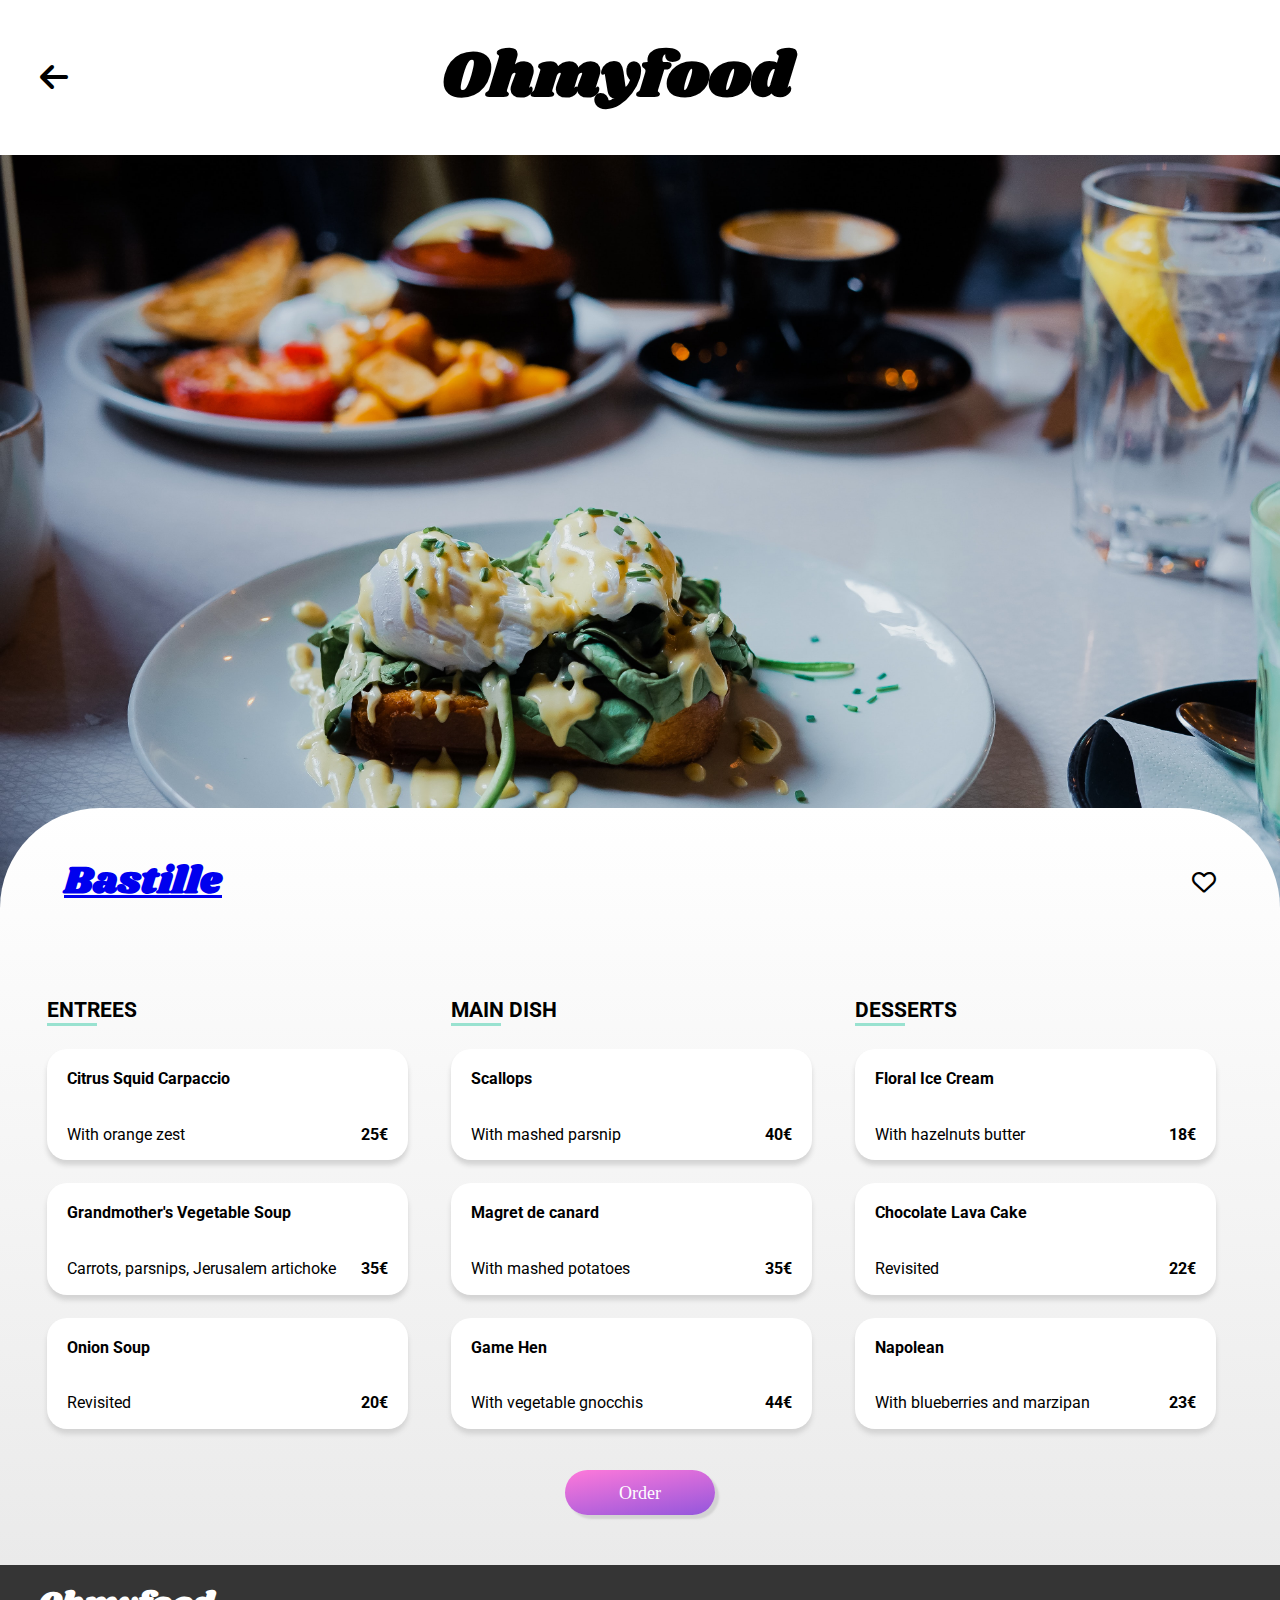
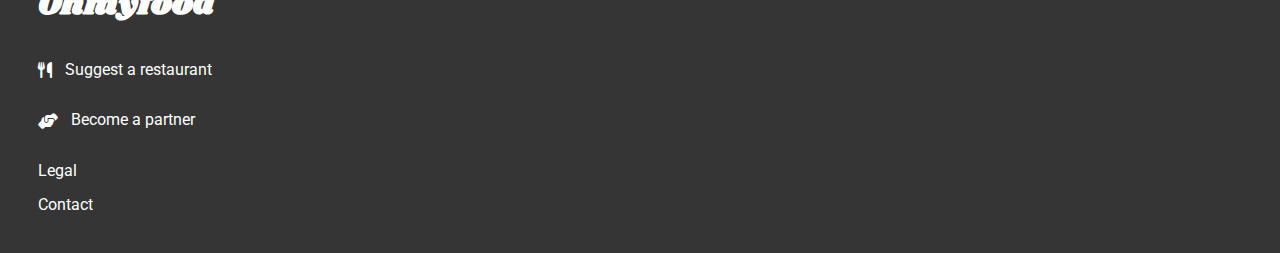
==== restaurants/bastille.html @ 20df5eae "ohmyfood website links and image tags bug corrected version 1.08.00" ====
<!DOCTYPE html>
<html lang="en">

<head>
    <meta charset="UTF-8">
    <meta http-equiv="X-UA-Compatible" content="IE=edge">
    <meta name="viewport" content="width=device-width, initial-scale=1.0">
    <link rel="stylesheet" href="../css/normalize.css">
    <link href="../css/styles.css" rel="stylesheet" type="text/css">
    <link
        href="https://fonts.googleapis.com/css2?family=Roboto:ital,wght@0,300;0,400;0,500;0,600;0,700;0,800;1,300;1,400;1,500;1,600;1,700;1,800&display=swap"
        rel="stylesheet">
    <link rel="preconnect" href="https://fonts.googleapis.com">
    <link rel="preconnect" href="https://fonts.gstatic.com" crossorigin>
    <link
        href="https://fonts.googleapis.com/css2?family=Shrikhand:ital,wght@0,300;0,400;0,500;0,600;0,700;0,800;1,300;1,400;1,500;1,600;1,700;1,800&display=swap"
        rel="stylesheet">
    <link rel="preconnect" href="https://googleapis.com">
    <link rel="preconnect" href="https://fonts.gstatic.com" crossorigin>
    <link href="https://fonts.googleapis.com/css?family=Roboto" rel="stylesheet">
    <link rel="stylesheet" href="https://cdnjs.cloudflare.com/ajax/libs/font-awesome/6.4.0/css/all.min.css"
        crossorigin="anonymous">
    <title>The full Palette</title>
</head>

<body>
    <!--html for restaurant wesite header-->
    <header>
        <div id="header-restaurants">
            <h1>
                <a class="header-restaurants__link" href="../index.html">
                    <i class="fas fa-arrow-left"></i>
                    <h1 class="header-restaurants__link_logo">Ohmyfood</h1>
                </a>
            </h1>
        </div>
    </header>
    <!--html for restaurant-main-section-->

    <main id="restaurant-main-section">
        <!--restaurantm ain section image-->
        <img class="restaurant-main-section__img" src="../assests/restaurants/toa-heftiba-DQKerTsQwi0-unsplash.jpg"
            alt="Bastille">
        <!--restaurant main section title-->
        <div class="restaurant-main-section__box__important">
            <div class="restaurant-main-section__box__title">
                <div class="restaurant__name_heart">
                    <a class="restaurant__name" href="../restaurants/the-full-palette.html">
                        <h1>Bastille</h1>
                    </a>
                    <i class="far fa-heart"></i>
                </div>
                <!-- restaurant food section -->
                <section class="restaurant--food--section">
                    <!-- restauramt entrees section -->
                    <article class="restaurant--courses--section">
                        <div class="restaurant--dish">
                            <h3>ENTREES</h3>
                            <div class="underline--h3"></div>
                        </div>
                        <div class="dish__menu__card">
                            <div class="order__details">
                                <h4 class="restaurant__menu__dish">Citrus Squid Carpaccio</h4>
                                <div class="restaurant__menu__ingridents">
                                    <p>With orange zest</p>
                                    <p class="dish__price">25€</p>
                                </div>
                            </div>
                            <div class="card__check"><i class="fas fa-check-circle"></i></div>
                        </div>
                        <div class="dish__menu__card">
                            <div class="order__details">
                                <h4 class="restaurant__menu__dish">Grandmother's Vegetable Soup</h4>
                                <div class="restaurant__menu__ingridents">
                                    <p>Carrots, parsnips, Jerusalem artichoke</p>
                                    <p class="dish__price">35€</p>
                                </div>
                            </div>
                            <div class="card__check"><i class="fas fa-check-circle"></i></div>
                        </div>
                        <div class="dish__menu__card">
                            <div class="order__details">
                                <h4 class="restaurant__menu__dish">Onion Soup</h4>
                                <div class="restaurant__menu__ingridents">
                                    <p>Revisited</p>
                                    <p class="dish__price">20€</p>
                                </div>
                            </div>
                            <div class="card__check"><i class="fas fa-check-circle"></i></div>
                        </div>
                    </article>
                    <!-- restauramt main dish section -->
                    <article class="restaurant--courses--section">
                        <div class="restaurant--dish">
                            <h3>MAIN DISH</h3>
                            <div class="underline--h3"></div>
                        </div>
                        <div class="dish__menu__card">
                            <div class="order__details">
                                <h4 class="restaurant__menu__dish">Scallops</h4>
                                <div class="restaurant__menu__ingridents">
                                    <p>With mashed parsnip</p>
                                    <p class="dish__price">40€</p>
                                </div>
                            </div>
                            <div class="card__check"><i class="fas fa-check-circle"></i></div>
                        </div>
                        <div class="dish__menu__card">
                            <div class="order__details">
                                <h4 class="restaurant__menu__dish">Magret de canard</h4>
                                <div class="restaurant__menu__ingridents">
                                    <p>With mashed potatoes</p>
                                    <p class="dish__price">35€</p>
                                </div>
                            </div>
                            <div class="card__check"><i class="fas fa-check-circle"></i></div>
                        </div>
                        <div class="dish__menu__card">
                            <div class="order__details">
                                <h4 class="restaurant__menu__dish">Game Hen</h4>
                                <div class="restaurant__menu__ingridents">
                                    <p>With vegetable gnocchis</p>
                                    <p class="dish__price">44€</p>
                                </div>
                            </div>
                            <div class="card__check"><i class="fas fa-check-circle"></i></div>
                        </div>
                    </article>
                    <!-- restauramt desserts section -->
                    <article class="restaurant--courses--section">
                        <div class="restaurant--dish">
                            <h3>DESSERTS</h3>
                            <div class="underline--h3"></div>
                        </div>
                        <div class="dish__menu__card">
                            <div class="order__details">
                                <h4 class="restaurant__menu__dish">Floral Ice Cream</h4>
                                <div class="restaurant__menu__ingridents">
                                    <p>With hazelnuts butter</p>
                                    <p class="dish__price">18€</p>
                                </div>
                            </div>
                            <div class="card__check"><i class="fas fa-check-circle"></i></div>
                        </div>
                        <div class="dish__menu__card">
                            <div class="order__details">
                                <h4 class="restaurant__menu__dish">Chocolate Lava Cake</h4>
                                <div class="restaurant__menu__ingridents">
                                    <p>Revisited</p>
                                    <p class="dish__price">22€</p>
                                </div>
                            </div>
                            <div class="card__check"><i class="fas fa-check-circle"></i></div>
                        </div>
                        <div class="dish__menu__card">
                            <div class="order__details">
                                <h4 class="restaurant__menu__dish">Napolean</h4>
                                <div class="restaurant__menu__ingridents">
                                    <p>With blueberries and marzipan</p>
                                    <p class="dish__price">23€</p>
                                </div>
                            </div>
                            <div class="card__check"><i class="fas fa-check-circle"></i></div>
                        </div>
                    </article>
                </section>
                <div class="order__btn__section">
                    <button class="explore-btn">
                        Order
                    </button>
                </div>
            </div>
        </div>
    </main>

    <!--footer of the ohmyfood website-->
    <footer id="footer__ohmyfood">
        <h1 class="footer-logo">Ohmyfood</h1>
        <div class="footer-info">
            <i class="fa-solid fa-utensils"></i>
            <p>Suggest a restaurant</p>
        </div>
        <div class="footer-info">
            <i class="fa-solid fa-handshake-angle"></i>
            <p>Become a partner</p>
        </div>
        <p class="footer_legal">Legal</p>
        <a class="contact_address" href="../restaurants/contact.html">Contact</a>
    </footer>

</body>

</html>
---- css/styles.css ----
/* main with location, presentation,steps and restaurants section */
/* styling for computer screen which has screen resolution minimun 998px*/
@media only screen and (min-width: 998px) {
  body {
    overflow-x: hidden;
    width: 100%;
    /* styling for ohmyfood website main page logo for mobile version */
  }
  body #header-index h1 {
    text-align: center;
    padding: 1% 0;
  }
  body #header-index h1 .site-logo {
    width: 50vw;
  }
  body #main-section {
    display: flex;
    flex-direction: column;
    flex-wrap: wrap;
    width: 100%;
    /* location of ohmyfood */
    /* styling for description of ohmyfood main page for mobile version */
    /* styling for how this website works*/
    /* styling for section for restaurants*/
  }
  body #main-section #website-location {
    display: flex;
    width: 100%;
    background-color: #eaeaea;
    height: 70px;
    justify-content: center;
    align-items: center;
    font-family: Roboto;
    box-sizing: border-box;
    box-shadow: 0px -5px 5px #D3D3D3;
    gap: 2%;
    font-weight: bold;
  }
  body #main-section #description-website {
    display: flex;
    flex-direction: column;
    width: 100%;
    background: linear-gradient(white, #eaeaea);
    font-family: Roboto;
    justify-content: center;
    align-items: center;
    padding-bottom: 4%;
    /* styling for quality of website for computer version */
  }
  body #main-section #description-website .description {
    font-size: 2.5em;
    align-items: center;
    text-align: center;
  }
  body #main-section #description-website .quality-of-website {
    align-items: center;
    text-align: center;
    font-size: 1.5rem;
  }
  body #main-section #description-website .explore-btn {
    display: flex;
    justify-content: center;
    text-align: center;
    align-items: center;
    height: 45px;
    color: white;
    border-radius: 50px;
    box-shadow: 4px 4px 2px #D3D3D3;
    max-width: 250px;
    cursor: pointer;
    transition: 250ms;
    background: linear-gradient(170deg, #ff79da, #9356dc);
    border: none;
    font-size: large;
    padding: 15px;
  }
  body #main-section #website-methodology {
    display: flex;
    flex-direction: column;
    flex-wrap: wrap;
    font-family: Roboto;
    width: 100% !important;
    padding: 20px 2% !important;
  }
  body #main-section #website-methodology .selection {
    display: flex;
    width: 100% !important;
    flex-direction: row;
    flex-wrap: nowrap;
    white-space: nowrap;
    gap: 10px;
    padding-left: 2%;
    cursor: pointer;
    transition: 250ms;
  }
  body #main-section #website-methodology .selection .selection-box {
    display: flex;
    flex-direction: row;
    align-items: center;
    white-space: nowrap;
    text-align: center;
    box-sizing: border-box;
    background: #f6f6f6;
    width: 30% !important;
    margin: 5px;
    border-radius: 50px !important;
    padding: 30px !important;
    height: 30px !important;
    font-size: 16px;
  }
  body #main-section #website-methodology .selection .selection-box .selection-box__number {
    box-sizing: border-box;
    border-radius: 50%;
    background: #9356dc;
    width: 30px !important;
    height: 30px !important;
    display: flex;
    justify-content: center;
    align-items: center;
    margin-left: -40px;
  }
  body #main-section #website-methodology .selection .selection-box .selection-box__detail {
    display: flex;
    flex-direction: row;
    justify-content: center;
    align-items: center;
    text-align: center;
    gap: 5% !important;
    margin: 20px;
    font-size: larger;
  }
  body #main-section #section-restaurants {
    display: flex;
    flex-direction: column;
    flex-wrap: wrap;
    background-color: #f6f6f6;
    font-family: Roboto;
    width: 100% !important;
  }
  body #main-section #section-restaurants .section-restaurants__title {
    padding-left: 2%;
  }
  body #main-section #section-restaurants .section-restaurants--cards {
    display: flex;
    flex-wrap: wrap;
    width: 100%;
    padding-left: 2%;
  }
  body #main-section #section-restaurants .section-restaurants--cards .section-restaurants__card {
    box-shadow: 0px 5px 5px #D3D3D3;
    margin: 1rem;
    border-radius: 20px !important;
    background-color: white;
    max-width: 45% !important;
    height: -moz-fit-content !important;
    height: fit-content !important;
    overflow: hidden;
    margin-bottom: 20px !important;
    flex: 100% !important;
  }
  body #main-section #section-restaurants .section-restaurants--cards .section-restaurants__card .section-restaurants__link {
    text-decoration: none;
    color: black;
  }
  body #main-section #section-restaurants .section-restaurants--cards .section-restaurants__card .section-restaurants__link .section-restaurants__new-and__img {
    position: relative;
    width: 90vw !important;
    max-width: 100%;
  }
  body #main-section #section-restaurants .section-restaurants--cards .section-restaurants__card .section-restaurants__link .section-restaurants__new-and__img .section-restaurants__new {
    background-color: #99e2d0;
    color: #1a8a68;
    display: block;
    text-align: center;
    position: absolute;
    width: 80px !important;
    height: 2em !important;
    line-height: 0.1em;
    font-weight: bold;
    right: 2em !important;
    top: 1em !important;
    white-space: nowrap;
    z-index: 1;
    font-weight: bold;
  }
  body #main-section #section-restaurants .section-restaurants--cards .section-restaurants__card .section-restaurants__link .section-restaurants__new-and__img .section-restaurants__card__img {
    width: 100% !important;
    height: 300px;
    -o-object-fit: cover;
       object-fit: cover;
    border-top-left-radius: 20px;
    border-top-right-radius: 20px;
  }
  body #main-section #section-restaurants .section-restaurants--cards .section-restaurants__card .section-restaurants__details {
    display: flex;
    flex-direction: row;
    justify-content: space-between;
    padding: 0 4%;
  }
  body #main-section #section-restaurants .section-restaurants--cards .section-restaurants__card .section-restaurants__details .section-restaurants__link_details {
    text-decoration: none;
    color: black;
  }
  body #main-section #section-restaurants .section-restaurants--cards .section-restaurants__card .section-restaurants__details .section-restaurants__details__heart {
    font-size: x-large;
    height: 20px !important;
    display: flex;
    margin-top: 20px;
    cursor: pointer;
  }
  body #main-section #section-restaurants .section-restaurants--cards .section-restaurants__card .section-restaurants__details .section-restaurants__details__heart i {
    display: block;
  }
  body #main-section #section-restaurants .section-restaurants--cards .section-restaurants__card .section-restaurants__details .section-restaurants__details__heart i.fas {
    display: none;
  }
  body #main-section #section-restaurants .section-restaurants--cards .section-restaurants__card .section-restaurants__details .section-restaurants__details__heart:hover i.far {
    display: none;
  }
  body #main-section #section-restaurants .section-restaurants--cards .section-restaurants__card .section-restaurants__details .section-restaurants__details__heart:hover i.fas {
    display: block;
    color: #9356dc;
  }
  /* styling for restaurants website page*/
  /* styling for header-restaurants*/
  body {
    overflow-x: hidden;
  }
  body #header-restaurants {
    width: 100% !important;
    padding: 40px;
  }
  body #header-restaurants .header-restaurants__link {
    display: flex;
    align-items: center;
    text-align: center;
    text-decoration: none;
    color: black !important;
  }
  body #header-restaurants .header-restaurants__link .header-restaurants__link_logo {
    font-family: Shrikhand;
    position: absolute;
    left: 40%;
    transform: translate(-20%, 0%);
  }
  body #restaurant-main-section {
    display: flex;
    flex-direction: column;
    flex-wrap: wrap;
    width: 100%;
  }
  body #restaurant-main-section .restaurant-main-section__img {
    -o-object-fit: cover;
       object-fit: cover;
    width: 100%;
    height: 40%;
  }
  body #restaurant-main-section .restaurant-main-section__box__important {
    display: flex;
    flex-direction: column;
    flex-wrap: wrap;
    width: 100%;
  }
  body #restaurant-main-section .restaurant-main-section__box__important .restaurant-main-section__box__title {
    flex-wrap: wrap;
    width: 100%;
    justify-content: space-between;
    box-sizing: border-box;
    border-top-left-radius: 100px;
    border-top-right-radius: 100px;
    background: linear-gradient(white, #eaeaea);
    margin-top: -200px;
    /* stlying for order btn for computer version*/
  }
  body #restaurant-main-section .restaurant-main-section__box__important .restaurant-main-section__box__title .restaurant__name_heart {
    display: flex;
    align-items: center;
    text-align: center;
    justify-content: space-between;
    padding: 2% 5%;
    font-family: Shrikhand;
    font-size: larger;
  }
  body #restaurant-main-section .restaurant-main-section__box__important .restaurant-main-section__box__title .restaurant__name_heart .far {
    font-size: x-large;
  }
  body #restaurant-main-section .restaurant-main-section__box__important .restaurant-main-section__box__title .restaurant--food--section {
    display: flex;
    flex-direction: row;
    width: 100%;
    font-family: Roboto;
    flex-wrap: wrap;
    padding-left: 2%;
    padding-bottom: 20px;
  }
  body #restaurant-main-section .restaurant-main-section__box__important .restaurant-main-section__box__title .restaurant--food--section .restaurant--courses--section {
    display: flex;
    flex-direction: column;
    width: 30%;
    margin: 10px;
  }
  body #restaurant-main-section .restaurant-main-section__box__important .restaurant-main-section__box__title .restaurant--food--section .restaurant--courses--section .restaurant--dish {
    margin: 3%;
    font-size: large;
  }
  body #restaurant-main-section .restaurant-main-section__box__important .restaurant-main-section__box__title .restaurant--food--section .restaurant--courses--section .restaurant--dish .underline--h3 {
    width: 50px;
    height: 3px;
    background-color: #99e2d0;
    margin-top: -20px;
    padding: 0;
    margin-left: 0;
  }
  body #restaurant-main-section .restaurant-main-section__box__important .restaurant-main-section__box__title .restaurant--food--section .restaurant--courses--section .dish__menu__card {
    white-space: nowrap;
    display: flex;
    flex-direction: row;
    box-sizing: border-box;
    border-radius: 20px;
    box-shadow: 0px 5px 5px #D3D3D3;
    background: white;
    height: auto;
    margin: 3%;
    cursor: pointer;
    text-overflow: ellipsis;
    overflow: hidden;
    animation-name: slideFromTop;
    animation-duration: 2.5s;
    animation-fill-mode: backwards;
  }
  body #restaurant-main-section .restaurant-main-section__box__important .restaurant-main-section__box__title .restaurant--food--section .restaurant--courses--section .dish__menu__card:hover .card__check {
    background-color: #99e2d0;
  }
  body #restaurant-main-section .restaurant-main-section__box__important .restaurant-main-section__box__title .restaurant--food--section .restaurant--courses--section .dish__menu__card:hover .order__details .dish__price {
    transform: translateX(-200%);
  }
  body #restaurant-main-section .restaurant-main-section__box__important .restaurant-main-section__box__title .restaurant--food--section .restaurant--courses--section .dish__menu__card:hover .card__check .fas.fa-check-circle {
    animation: rotateIcon 0.2s linear 1;
  }
  body #restaurant-main-section .restaurant-main-section__box__important .restaurant-main-section__box__title .restaurant--food--section .restaurant--courses--section .dish__menu__card .order__details {
    display: flex;
    flex-direction: column;
    padding: 0 4%;
    width: 100%;
  }
  body #restaurant-main-section .restaurant-main-section__box__important .restaurant-main-section__box__title .restaurant--food--section .restaurant--courses--section .dish__menu__card .order__details .restaurant__menu__dish {
    padding: 0 2%;
  }
  body #restaurant-main-section .restaurant-main-section__box__important .restaurant-main-section__box__title .restaurant--food--section .restaurant--courses--section .dish__menu__card .order__details .restaurant__menu__ingridents {
    display: flex;
    flex-direction: row;
    align-items: center;
    justify-content: space-between;
    padding: 0 2%;
  }
  body #restaurant-main-section .restaurant-main-section__box__important .restaurant-main-section__box__title .restaurant--food--section .restaurant--courses--section .dish__menu__card .order__details .dish__price {
    margin-right: -70px;
    transition: transform 200ms;
    font-weight: bold;
  }
  body #restaurant-main-section .restaurant-main-section__box__important .restaurant-main-section__box__title .restaurant--food--section .restaurant--courses--section .dish__menu__card .card__check {
    display: flex;
    align-items: center;
    justify-content: center;
    background-color: transparent;
    transition: background-color 200ms;
    font-size: x-large;
  }
  body #restaurant-main-section .restaurant-main-section__box__important .restaurant-main-section__box__title .restaurant--food--section .restaurant--courses--section .dish__menu__card .card__check .fas.fa-check-circle {
    color: white;
    width: 70px;
    text-align: center;
    align-items: center;
  }
  body #restaurant-main-section .restaurant-main-section__box__important .restaurant-main-section__box__title .order__btn__section {
    display: flex;
    justify-content: center;
    text-align: center;
    align-items: center;
    width: 100%;
    align-items: center;
    padding-bottom: 50px;
  }
  body #restaurant-main-section .restaurant-main-section__box__important .restaurant-main-section__box__title .order__btn__section .explore-btn {
    display: flex;
    justify-content: center;
    text-align: center;
    align-items: center;
    height: 45px;
    color: white;
    border-radius: 50px;
    box-shadow: 4px 4px 2px #D3D3D3;
    width: 150px;
    max-width: 500px;
    cursor: pointer;
    transition: 250ms;
    background: linear-gradient(170deg, #ff79da, #9356dc);
    border: none;
    font-size: large;
    padding: 15px;
  }
  /*styling footer for ohmyfood website*/
  #footer__ohmyfood {
    display: flex;
    flex-direction: column;
    font-family: Roboto;
    width: 100%;
    color: white;
    background-color: #353535;
    padding-bottom: 3%;
  }
  #footer__ohmyfood .footer-logo {
    font-family: Shrikhand;
    font-size: xx-large;
    padding-left: 3%;
  }
  #footer__ohmyfood .footer-info {
    display: flex;
    flex-direction: row;
    align-items: center;
    text-align: center;
    gap: 1%;
    padding-left: 3%;
  }
  #footer__ohmyfood .contact_address {
    text-decoration: none;
    color: white;
    padding-left: 3%;
  }
  #footer__ohmyfood .footer_legal {
    padding-left: 3%;
  }
}
@keyframes slideFromTop {
  0% {
    transform: translateY(10%);
    opacity: 0;
  }
  100% {
    transform: translateY(0);
    opacity: 1;
  }
}
@keyframes rotateIcon {
  0% {
    transform: rotate(-45deg);
  }
  100% {
    transform: rotate(0deg);
  }
}
/* styling for tablet screen which has screen resolution minimun 768px and maximum 998px */
/* styling for mobile screen which has screen resolution maximum 768px */
/* styling for homyfood main page */
@media only screen and (max-width: 768px) {
  body {
    overflow-x: hidden;
    width: 100%;
    /* styling for ohmyfood website main page logo for mobile version */
  }
  body #header-index h1 {
    text-align: center;
  }
  body #header-index h1 .site-logo {
    width: 60vw;
  }
  body #main-section {
    display: flex;
    flex-direction: column;
    flex-wrap: wrap;
    width: 100%;
    /* location of ohmyfood */
    /* styling for description of ohmyfood main page for mobile version */
    /* styling for how this website works */
  }
  body #main-section #website-location {
    display: flex;
    width: 100%;
    background-color: #eaeaea;
    height: 70px;
    justify-content: center;
    align-items: center;
    font-family: Roboto;
    box-sizing: border-box;
    box-shadow: 0px -5px 5px #D3D3D3;
    gap: 2%;
    font-weight: bold;
  }
  body #main-section #description-website {
    display: flex;
    flex-direction: column;
    width: 100%;
    background: linear-gradient(white, #eaeaea);
    font-family: Roboto;
    justify-content: center;
    align-items: center;
    padding-bottom: 4%;
    /* styling for quality of website for mobile version */
  }
  body #main-section #description-website .description {
    font-size: 5vw;
    align-items: center;
    text-align: center;
  }
  body #main-section #description-website .quality-of-website {
    align-items: center;
    width: 70%;
    text-align: center;
    font-size: 4vw;
  }
  body #main-section #description-website .explore-btn {
    display: flex;
    justify-content: center;
    text-align: center;
    align-items: center;
    height: 45px;
    color: white;
    border-radius: 50px;
    box-shadow: 4px 4px 2px #D3D3D3;
    max-width: 250px;
    cursor: pointer;
    transition: 250ms;
    background: linear-gradient(170deg, #ff79da, #9356dc);
    border: none;
    font-size: large;
    padding: 15px;
  }
  body #main-section #website-methodology {
    display: flex;
    flex-direction: column;
    flex-wrap: wrap;
    font-family: Roboto;
    width: 100%;
    padding-bottom: 5%;
  }
  body #main-section #website-methodology .methodology-title {
    padding-left: 3%;
  }
  body #main-section #website-methodology .selection {
    display: flex;
    width: 100% !important;
    flex-direction: column;
    flex-wrap: nowrap;
    white-space: nowrap;
    gap: 3vw;
    transition: 250ms;
  }
  body #main-section #website-methodology .selection .selection-box {
    display: flex;
    width: 100%;
    flex-direction: row;
    align-items: center;
    white-space: nowrap;
    text-align: center;
    box-sizing: border-box;
    background: #f6f6f6;
    width: -moz-fit-content !important;
    width: fit-content !important;
    margin: 0 5%;
    border-radius: 50px !important;
    padding: 0 30px !important;
    font-size: vw;
    cursor: pointer;
  }
  body #main-section #website-methodology .selection .selection-box .selection-box__number {
    box-sizing: border-box;
    border-radius: 50%;
    background: #9356dc;
    width: 7vw !important;
    height: 7vw !important;
    display: flex;
    justify-content: center;
    align-items: center;
    margin-left: -40px;
  }
  body #main-section #website-methodology .selection .selection-box .selection-box__detail {
    display: flex;
    flex-direction: row;
    justify-content: center;
    align-items: center;
    text-align: center;
    gap: 5px;
    font-size: 4vw;
    padding-left: 3vw;
  }
  /* styling for section for restaurants*/
  #section-restaurants {
    display: flex;
    flex-direction: column;
    flex-wrap: wrap;
    background-color: #f6f6f6;
    font-family: Roboto;
    width: 100% !important;
  }
  #section-restaurants .section-restaurants__title {
    padding-left: 5vw;
  }
  #section-restaurants .section-restaurants--cards {
    display: flex;
    flex-direction: column;
    flex-wrap: wrap;
    width: 100%;
    height: 100%;
  }
  #section-restaurants .section-restaurants--cards .section-restaurants__card {
    box-shadow: 0px 5px 5px #D3D3D3;
    margin: 1rem;
    border-radius: 20px !important;
    background-color: white;
    max-width: 95% !important;
    height: 50% !important;
    overflow: hidden;
    margin-bottom: 20px !important;
    flex: 100% !important;
  }
  #section-restaurants .section-restaurants--cards .section-restaurants__card .section-restaurants__link {
    text-decoration: none;
    color: black;
  }
  #section-restaurants .section-restaurants--cards .section-restaurants__card .section-restaurants__link .section-restaurants__new-and__img {
    position: relative;
    width: 100% !important;
    max-height: 40%;
    max-width: 100%;
  }
  #section-restaurants .section-restaurants--cards .section-restaurants__card .section-restaurants__link .section-restaurants__new-and__img .section-restaurants__new {
    background-color: #99e2d0;
    color: #1a8a68;
    display: block;
    text-align: center;
    position: absolute;
    width: 80px !important;
    height: 2em !important;
    line-height: 0.1em;
    font-weight: bold;
    right: 2em !important;
    top: 1em !important;
    white-space: nowrap;
    z-index: 1;
    font-weight: bold;
  }
  #section-restaurants .section-restaurants--cards .section-restaurants__card .section-restaurants__link .section-restaurants__new-and__img .section-restaurants__card__img {
    width: 100% !important;
    height: 200px;
    -o-object-fit: cover;
       object-fit: cover;
    border-top-left-radius: 20px;
    border-top-right-radius: 20px;
  }
  #section-restaurants .section-restaurants--cards .section-restaurants__card .section-restaurants__details {
    display: flex;
    flex-direction: row;
    justify-content: space-between;
    padding: 0 4%;
  }
  #section-restaurants .section-restaurants--cards .section-restaurants__card .section-restaurants__details .section-restaurants__link_details {
    text-decoration: none;
    color: black;
  }
  #section-restaurants .section-restaurants--cards .section-restaurants__card .section-restaurants__details .section-restaurants__details__heart {
    font-size: x-large;
    height: 20px !important;
    display: flex;
    margin-top: 20px;
    cursor: pointer;
  }
  #section-restaurants .section-restaurants--cards .section-restaurants__card .section-restaurants__details .section-restaurants__details__heart i {
    display: block;
  }
  #section-restaurants .section-restaurants--cards .section-restaurants__card .section-restaurants__details .section-restaurants__details__heart i.fas {
    display: none;
  }
  #section-restaurants .section-restaurants--cards .section-restaurants__card .section-restaurants__details .section-restaurants__details__heart:hover i.far {
    display: none;
  }
  #section-restaurants .section-restaurants--cards .section-restaurants__card .section-restaurants__details .section-restaurants__details__heart:hover i.fas {
    display: block;
    color: #9356dc;
  }
  /*styling footer for ohmyfood website*/
  #footer__ohmyfood {
    display: flex;
    flex-direction: column;
    font-family: Roboto;
    width: 100%;
    color: white;
    background-color: #353535;
    padding-bottom: 3%;
  }
  #footer__ohmyfood .footer-logo {
    font-family: Shrikhand;
    font-size: xx-large;
    padding-left: 3%;
  }
  #footer__ohmyfood .footer-info {
    display: flex;
    flex-direction: row;
    align-items: center;
    text-align: center;
    gap: 1%;
    padding-left: 3%;
  }
  #footer__ohmyfood .contact_address {
    text-decoration: none;
    color: white;
    padding-left: 3%;
  }
  #footer__ohmyfood .footer_legal {
    padding-left: 3%;
  }
  /* styling for restaurants web page for mobile version */
  body {
    overflow-x: hidden;
  }
  body #header-restaurants {
    width: 100% !important;
    padding: 40px;
    margin-bottom: -20px;
  }
  body #header-restaurants .header-restaurants__link {
    display: flex;
    align-items: center;
    text-align: center;
    text-decoration: none;
    color: black !important;
  }
  body #header-restaurants .header-restaurants__link .header-restaurants__link_logo {
    font-family: Shrikhand;
    font-size: 10vw;
    height: auto !important;
    position: absolute;
    left: 35%;
    transform: translate(-15%, 0%);
  }
  body #restaurant-main-section {
    display: flex;
    flex-direction: column;
    flex-wrap: wrap;
    width: 100%;
  }
  body #restaurant-main-section .restaurant-main-section__img {
    -o-object-fit: cover;
       object-fit: cover;
    width: 100%;
    height: 40%;
  }
  body #restaurant-main-section .restaurant-main-section__box__important {
    display: flex;
    flex-direction: column;
    flex-wrap: wrap;
    width: 100%;
  }
  body #restaurant-main-section .restaurant-main-section__box__important .restaurant-main-section__box__title {
    flex-wrap: wrap;
    width: 100%;
    justify-content: space-between;
    box-sizing: border-box;
    border-top-left-radius: 15vw;
    border-top-right-radius: 15vw;
    background: linear-gradient(white, #eaeaea);
    margin-top: -12%;
  }
  body #restaurant-main-section .restaurant-main-section__box__important .restaurant-main-section__box__title .restaurant__name_heart {
    display: flex;
    align-items: center;
    text-align: center;
    justify-content: space-between;
    padding: 5% 7% 0% 7%;
    font-family: Shrikhand;
    font-size: 3vw;
  }
  body #restaurant-main-section .restaurant-main-section__box__important .restaurant-main-section__box__title .restaurant__name_heart .far {
    font-size: x-large;
  }
  body #restaurant-main-section .restaurant-main-section__box__important .restaurant-main-section__box__title .restaurant--food--section {
    display: flex;
    flex-direction: column;
    width: 100%;
    font-family: Roboto;
    flex-wrap: wrap;
  }
  body #restaurant-main-section .restaurant-main-section__box__important .restaurant-main-section__box__title .restaurant--food--section .restaurant--courses--section {
    width: auto;
    margin: 10px;
  }
  body #restaurant-main-section .restaurant-main-section__box__important .restaurant-main-section__box__title .restaurant--food--section .restaurant--courses--section .restaurant--dish {
    margin: 3%;
    font-size: 4vw;
  }
  body #restaurant-main-section .restaurant-main-section__box__important .restaurant-main-section__box__title .restaurant--food--section .restaurant--courses--section .restaurant--dish .underline--h3 {
    width: 12vw;
    height: 0.7vw;
    background-color: #99e2d0;
    margin-top: -5vw;
    padding: 0;
    margin-left: 0;
  }
  body #restaurant-main-section .restaurant-main-section__box__important .restaurant-main-section__box__title .restaurant--food--section .restaurant--courses--section .dish__menu__card {
    white-space: nowrap;
    display: flex;
    box-sizing: border-box;
    border-radius: 20px;
    box-shadow: 0px 5px 5px #D3D3D3;
    background: white;
    height: auto;
    margin: 2%;
    cursor: pointer;
    text-overflow: ellipsis;
    overflow: hidden;
    animation-name: slideFromTop;
    animation-duration: 2.5s;
    animation-fill-mode: backwards;
  }
  body #restaurant-main-section .restaurant-main-section__box__important .restaurant-main-section__box__title .restaurant--food--section .restaurant--courses--section .dish__menu__card:hover .card__check {
    background-color: #99e2d0;
  }
  body #restaurant-main-section .restaurant-main-section__box__important .restaurant-main-section__box__title .restaurant--food--section .restaurant--courses--section .dish__menu__card:hover .order__details .dish__price {
    transform: translateX(-200%);
  }
  body #restaurant-main-section .restaurant-main-section__box__important .restaurant-main-section__box__title .restaurant--food--section .restaurant--courses--section .dish__menu__card:hover .card__check .fas.fa-check-circle {
    animation: rotateIcon 1s linear 1;
  }
  body #restaurant-main-section .restaurant-main-section__box__important .restaurant-main-section__box__title .restaurant--food--section .restaurant--courses--section .dish__menu__card .order__details {
    display: flex;
    flex-direction: column;
    padding: 0 2%;
    width: 100%;
    font-size: 3.5vw;
  }
  body #restaurant-main-section .restaurant-main-section__box__important .restaurant-main-section__box__title .restaurant--food--section .restaurant--courses--section .dish__menu__card .order__details .restaurant__menu__dish {
    padding: 0 1%;
  }
  body #restaurant-main-section .restaurant-main-section__box__important .restaurant-main-section__box__title .restaurant--food--section .restaurant--courses--section .dish__menu__card .order__details .restaurant__menu__ingridents {
    display: flex;
    flex-direction: row;
    flex-wrap: wrap;
    white-space: nowrap;
    align-items: center;
    justify-content: space-between;
    font-size: 3.5vw;
  }
  body #restaurant-main-section .restaurant-main-section__box__important .restaurant-main-section__box__title .restaurant--food--section .restaurant--courses--section .dish__menu__card .order__details .dish__price {
    margin-right: -10%;
    transition: transform 200ms;
    font-weight: bold;
  }
  body #restaurant-main-section .restaurant-main-section__box__important .restaurant-main-section__box__title .restaurant--food--section .restaurant--courses--section .dish__menu__card .card__check {
    display: flex;
    align-items: center;
    justify-content: center;
    background-color: transparent;
    transition: background-color 200ms;
    font-size: x-large;
  }
  body #restaurant-main-section .restaurant-main-section__box__important .restaurant-main-section__box__title .restaurant--food--section .restaurant--courses--section .dish__menu__card .card__check .fas.fa-check-circle {
    color: white;
    width: 70px;
    text-align: center;
    align-items: center;
  }
  body #restaurant-main-section .restaurant-main-section__box__important .restaurant-main-section__box__title .order__btn__section {
    display: flex;
    justify-content: center;
    text-align: center;
    align-items: center;
    width: 100%;
    align-items: center;
    padding-bottom: 50px;
  }
  body #restaurant-main-section .restaurant-main-section__box__important .restaurant-main-section__box__title .order__btn__section .explore-btn {
    display: flex;
    justify-content: center;
    text-align: center;
    align-items: center;
    height: 45px;
    color: white;
    border-radius: 50px;
    box-shadow: 4px 4px 2px #D3D3D3;
    width: 150px;
    max-width: 500px;
    cursor: pointer;
    transition: 250ms;
    background: linear-gradient(170deg, #ff79da, #9356dc);
    border: none;
    font-size: large;
    padding: 15px;
  }
}/*# sourceMappingURL=styles.css.map */
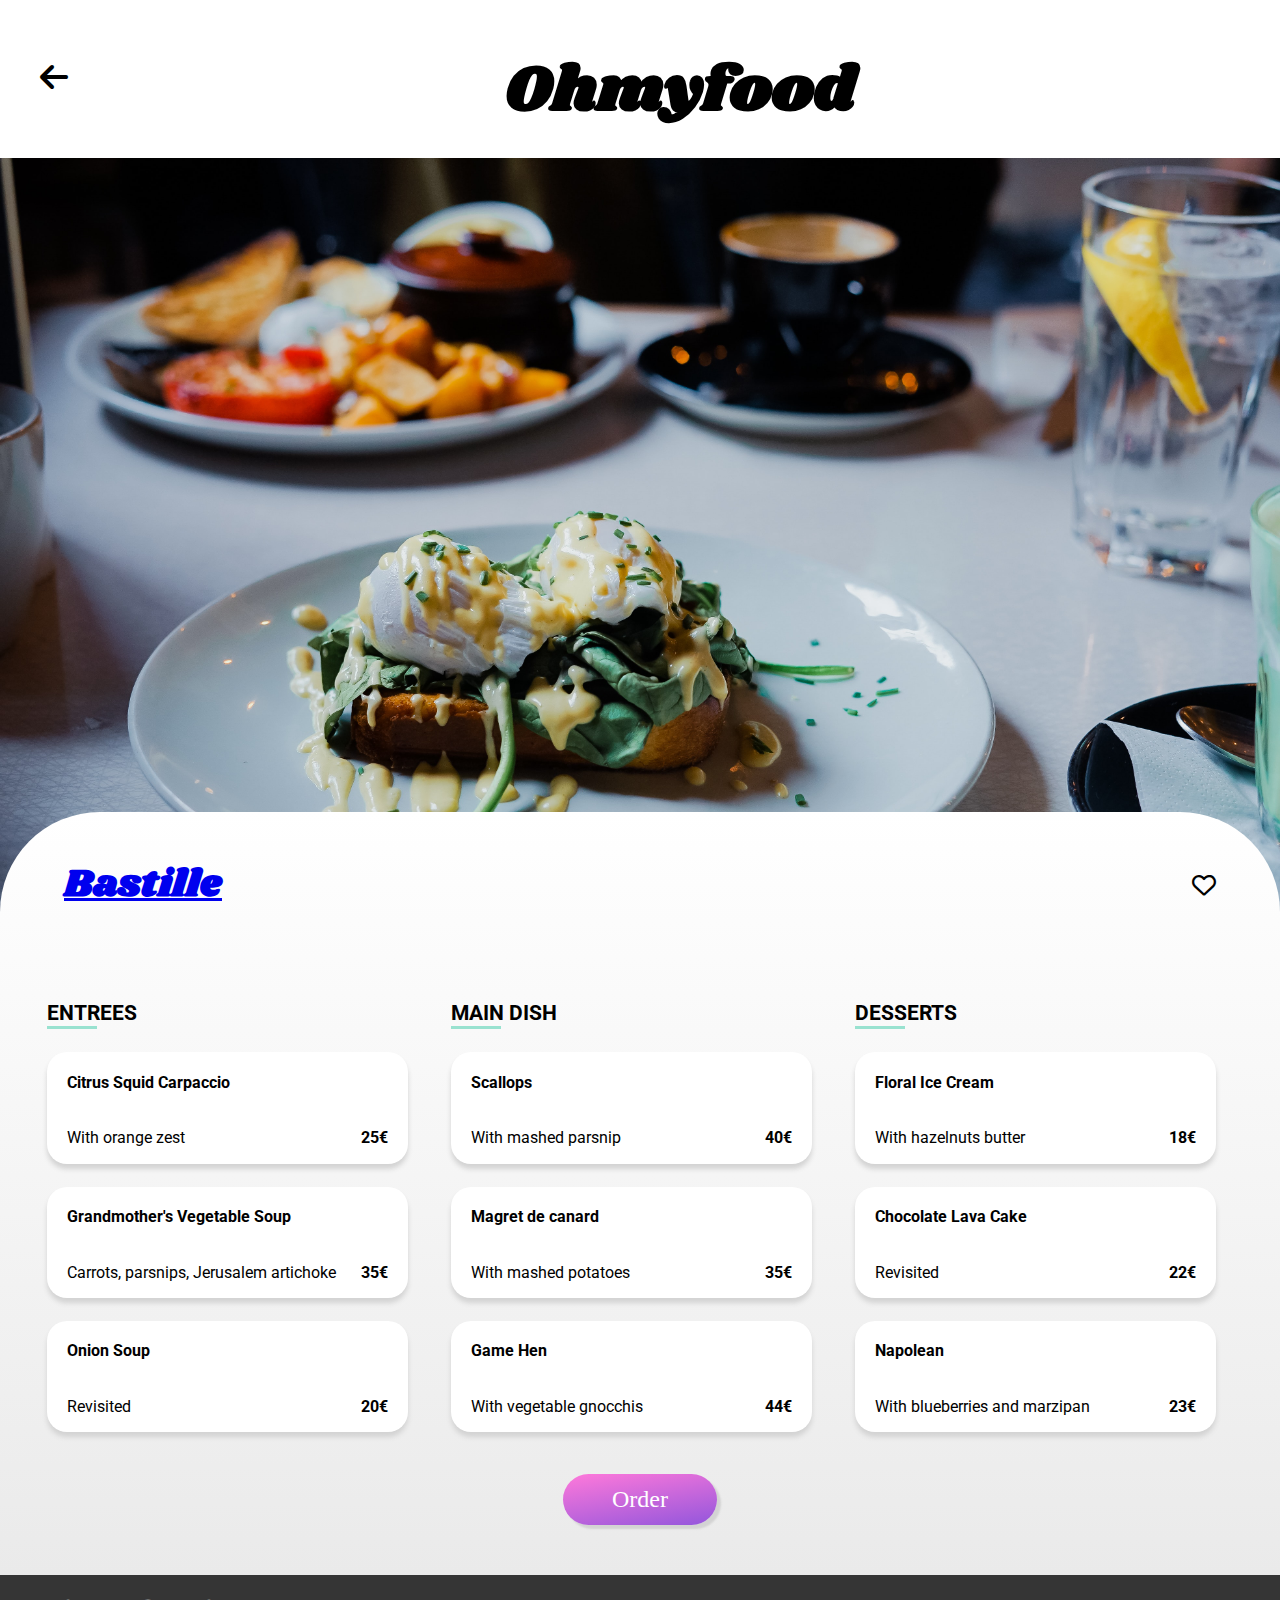
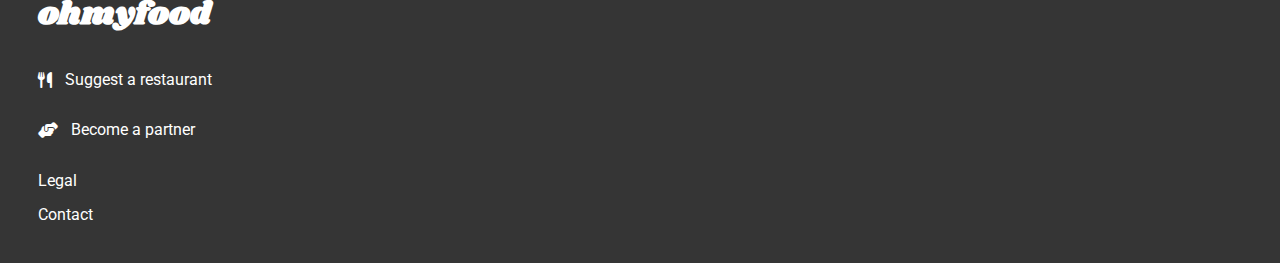
==== commit 62de1996: "final version for mobile and computer screens of ohmyfood website" ====
--- a/restaurants/bastille.html
+++ b/restaurants/bastille.html
@@ -30,8 +30,9 @@
             <h1>
                 <a class="header-restaurants__link" href="../index.html">
                     <i class="fas fa-arrow-left"></i>
-                    <h1 class="header-restaurants__link_logo">Ohmyfood</h1>
                 </a>
+                <h1 class="header-restaurants__link_logo">Ohmyfood</h1>
+
             </h1>
         </div>
     </header>
@@ -174,8 +175,8 @@
     </main>
 
     <!--footer of the ohmyfood website-->
-    <footer id="footer__ohmyfood">
-        <h1 class="footer-logo">Ohmyfood</h1>
+    <footer id="restaurant__footer__ohmyfood">
+        <h1 class="footer-logo">ohmyfood</h1>
         <div class="footer-info">
             <i class="fa-solid fa-utensils"></i>
             <p>Suggest a restaurant</p>
--- a/css/styles.css
+++ b/css/styles.css
@@ -1,17 +1,117 @@
-/* main with location, presentation,steps and restaurants section */
-/* styling for computer screen which has screen resolution minimun 998px*/
+/* styling for main page of website loader on all screens */
+#loader {
+  position: fixed;
+  height: 100%;
+  width: 100%;
+  left: 0;
+  top: 0;
+  background-color: hsla(0, 0%, 100%, 0.9);
+  animation: loader 0.01s;
+  animation-delay: 1.75s;
+  animation-fill-mode: forwards;
+  z-index: 10000;
+  display: flex;
+  align-items: center;
+  justify-content: center;
+}
+#loader .loader__itemContainer {
+  display: flex;
+  width: 5rem;
+  justify-content: space-between;
+}
+#loader .loader__itemContainer .loader__item--1 {
+  background-color: #9356dc;
+}
+#loader .loader__itemContainer .loader__item--2 {
+  background-color: #ff79da;
+  animation-delay: 0.25s;
+}
+#loader .loader__itemContainer .loader__item--3 {
+  background-color: #99e2d0;
+  animation-delay: 0.5s;
+}
+#loader .loader__itemContainer .loader__item {
+  height: 1rem;
+  width: 1rem;
+  border-radius: 1rem;
+  animation: jump 1s;
+  animation-iteration-count: 1;
+}
+
+@keyframes loader {
+  100% {
+    opacity: 0;
+    z-index: -10;
+  }
+}
+@keyframes jump {
+  0% {
+    transform: translateY(0);
+  }
+  25% {
+    transform: translateY(0.5rem);
+  }
+  75% {
+    transform: translateY(-0.5rem);
+  }
+  100% {
+    transform: translateY(0);
+  }
+}
+#header-index,
+#main-section,
+#footer__ohmyfood {
+  animation-name: opacity;
+  animation-duration: 2000ms;
+  animation-iteration-count: 1;
+  animation-fill-mode: forwards;
+  animation-delay: 0s;
+  animation-timing-function: cubic-bezier(1, -0.25, 0.93, 0.59);
+}
+
+@keyframes opacity {
+  0% {
+    opacity: 0;
+  }
+  100% {
+    opacity: 1;
+  }
+}
+/* this keyframe for restuarant page menus */
+@keyframes slideFromTop {
+  0% {
+    transform: translateY(0%);
+    opacity: 0;
+  }
+  100% {
+    transform: translateY(10%);
+    opacity: 1;
+  }
+}
+@keyframes rotateIcon {
+  0% {
+    transform: rotate(-45deg);
+  }
+  100% {
+    transform: rotate(0deg);
+  }
+}
+/* styling for main page of ohmyfood website for computer screens */
 @media only screen and (min-width: 998px) {
+  /* styling for  body of main page of website */
   body {
     overflow-x: hidden;
     width: 100%;
-    /* styling for ohmyfood website main page logo for mobile version */
-  }
-  body #header-index h1 {
+    scroll-behavior: smooth;
+    /* styling for header for main page of website */
+    /* styling for main section of main page of the website */
+  }
+  body #header-index {
     text-align: center;
     padding: 1% 0;
   }
-  body #header-index h1 .site-logo {
-    width: 50vw;
+  body #header-index .site-logo {
+    width: 40vw;
   }
   body #main-section {
     display: flex;
@@ -19,14 +119,14 @@
     flex-wrap: wrap;
     width: 100%;
     /* location of ohmyfood */
-    /* styling for description of ohmyfood main page for mobile version */
-    /* styling for how this website works*/
-    /* styling for section for restaurants*/
+    /* styling for description of main page of website */
+    /* styling for methodology for main page of website */
+    /* styling for restaurants option section for main page of website */
   }
   body #main-section #website-location {
     display: flex;
     width: 100%;
-    background-color: #eaeaea;
+    background-color: #f3f3f3;
     height: 70px;
     justify-content: center;
     align-items: center;
@@ -56,6 +156,464 @@
     align-items: center;
     text-align: center;
     font-size: 1.5rem;
+  }
+  body #main-section #description-website .explore-btn {
+    display: flex;
+    justify-content: center;
+    text-align: center;
+    align-items: center;
+    height: 4vw;
+    color: white;
+    border-radius: 50px;
+    box-shadow: 4px 4px 2px #D3D3D3;
+    max-width: 30vw;
+    cursor: pointer;
+    transition: 250ms;
+    background: linear-gradient(170deg, #ff79da, #9356dc);
+    border: none;
+    font-size: large;
+    padding: 15px;
+  }
+  body #main-section #website-methodology {
+    display: block;
+    list-style: none;
+    position: relative;
+    font-family: Roboto;
+    padding: 2% 2% !important;
+    max-width: 100%;
+  }
+  body #main-section #website-methodology .selection {
+    display: flex;
+    width: 100% !important;
+    flex-direction: row;
+    flex-wrap: nowrap;
+    white-space: nowrap;
+    width: 15vw;
+    gap: 5vw;
+    padding-left: 3%;
+    cursor: pointer;
+    transition: 250ms;
+  }
+  body #main-section #website-methodology .selection .selection-box {
+    display: flex;
+    width: -moz-fit-content;
+    width: fit-content;
+    flex-direction: row;
+    align-items: center;
+    white-space: nowrap;
+    text-align: center;
+    box-sizing: border-box;
+    background: #f6f6f6;
+    box-shadow: 4px 4px 2px #D3D3D3;
+    margin: 5px;
+    border-radius: 50px !important;
+    padding: 2vw !important;
+    height: 2vw !important;
+    font-size: 1.6vw;
+  }
+  body #main-section #website-methodology .selection .selection-box .selection-box__number {
+    box-sizing: border-box;
+    border-radius: 50%;
+    background: #9356dc;
+    width: 2vw !important;
+    height: 2vw !important;
+    display: flex;
+    justify-content: center;
+    align-items: center;
+    margin-left: -2.6vw;
+  }
+  body #main-section #website-methodology .selection .selection-box .selection-box__detail {
+    display: flex;
+    flex-direction: row;
+    justify-content: center;
+    align-items: center;
+    text-align: center;
+    gap: 5%;
+    margin: 1.6vw;
+    font-size: large;
+  }
+  body #main-section #section-restaurants {
+    display: flex;
+    flex-direction: column;
+    flex-wrap: wrap;
+    background-color: #f6f6f6;
+    font-family: Roboto;
+    width: 100% !important;
+  }
+  body #main-section #section-restaurants .section-restaurants__title {
+    padding-left: 2%;
+  }
+  body #main-section #section-restaurants .section-restaurants--cards {
+    display: flex;
+    flex-wrap: wrap;
+    width: 100%;
+    padding-left: 2%;
+  }
+  body #main-section #section-restaurants .section-restaurants--cards .section-restaurants__card {
+    box-shadow: 0px 5px 5px #D3D3D3;
+    margin: 1rem;
+    border-radius: 20px !important;
+    background-color: white;
+    max-width: 45% !important;
+    height: -moz-fit-content !important;
+    height: fit-content !important;
+    overflow: hidden;
+    margin-bottom: 20px !important;
+    flex: 100% !important;
+  }
+  body #main-section #section-restaurants .section-restaurants--cards .section-restaurants__card .section-restaurants__link {
+    text-decoration: none;
+    color: black;
+  }
+  body #main-section #section-restaurants .section-restaurants--cards .section-restaurants__card .section-restaurants__link .section-restaurants__new-and__img {
+    position: relative;
+    width: 90vw !important;
+    max-width: 100%;
+  }
+  body #main-section #section-restaurants .section-restaurants--cards .section-restaurants__card .section-restaurants__link .section-restaurants__new-and__img .section-restaurants__new {
+    background-color: #99e2d0;
+    color: #1a8a68;
+    display: block;
+    text-align: center;
+    position: absolute;
+    width: 80px !important;
+    height: 2em !important;
+    line-height: 0.1em;
+    font-weight: bold;
+    right: 2em !important;
+    top: 1em !important;
+    white-space: nowrap;
+    z-index: 1;
+    font-weight: bold;
+  }
+  body #main-section #section-restaurants .section-restaurants--cards .section-restaurants__card .section-restaurants__link .section-restaurants__new-and__img .section-restaurants__card__img {
+    width: 100% !important;
+    height: 300px;
+    -o-object-fit: cover;
+       object-fit: cover;
+    border-top-left-radius: 20px;
+    border-top-right-radius: 20px;
+  }
+  body #main-section #section-restaurants .section-restaurants--cards .section-restaurants__card .section-restaurants__details {
+    display: flex;
+    flex-direction: row;
+    justify-content: space-between;
+    padding: 0 4%;
+  }
+  body #main-section #section-restaurants .section-restaurants--cards .section-restaurants__card .section-restaurants__details .section-restaurants__link_details {
+    text-decoration: none;
+    color: black;
+  }
+  body #main-section #section-restaurants .section-restaurants--cards .section-restaurants__card .section-restaurants__details .section-restaurants__details__heart {
+    font-size: x-large;
+    height: -moz-fit-content !important;
+    height: fit-content !important;
+    display: flex;
+    margin-top: 20px;
+    cursor: pointer;
+  }
+  body #main-section #section-restaurants .section-restaurants--cards .section-restaurants__card .section-restaurants__details .section-restaurants__details__heart i {
+    display: block;
+    transition: color 2s;
+  }
+  body #main-section #section-restaurants .section-restaurants--cards .section-restaurants__card .section-restaurants__details .section-restaurants__details__heart i.fas {
+    display: none;
+  }
+  body #main-section #section-restaurants .section-restaurants--cards .section-restaurants__card .section-restaurants__details .section-restaurants__details__heart:hover i.far {
+    display: none;
+  }
+  body #main-section #section-restaurants .section-restaurants--cards .section-restaurants__card .section-restaurants__details .section-restaurants__details__heart:hover i.fas {
+    display: block;
+    color: #9356dc;
+    white-space: nowrap;
+    overflow: hidden;
+    animation: fillHeart 0.3s forwards;
+  }
+  @keyframes fillHeart {
+    0% {
+      width: 0;
+    }
+    100% {
+      width: 100%;
+    }
+  }
+  /* styling for restaurant website page for computer screens */
+  /* styling for body of restaurants pages for computer screens */
+  body {
+    overflow-x: hidden;
+    /* header fo the restaurants pages */
+    /* styling for main section of restaurants pages */
+    /* styling for footer for restaurants of computer  screens  */
+  }
+  body #header-restaurants {
+    width: 100% !important;
+    padding: 40px;
+  }
+  body #header-restaurants .header-restaurants__link {
+    display: flex;
+    align-items: center;
+    text-align: center;
+    text-decoration: none;
+    color: black !important;
+  }
+  body #header-restaurants .header-restaurants__link .header-restaurants__link_logo {
+    position: absolute;
+    left: 40%;
+    transform: translate(-20%, 0%);
+  }
+  body #header-restaurants .header-restaurants__link_logo {
+    font-family: Shrikhand;
+    text-align: center;
+    font-size: 5vw;
+    margin-top: -60px;
+    margin-bottom: -10px;
+  }
+  body #restaurant-main-section {
+    display: flex;
+    flex-direction: column;
+    flex-wrap: wrap;
+    width: 100%;
+  }
+  body #restaurant-main-section .restaurant-main-section__img {
+    -o-object-fit: cover;
+       object-fit: cover;
+    width: 100%;
+    height: 40%;
+  }
+  body #restaurant-main-section .restaurant-main-section__box__important {
+    display: flex;
+    flex-direction: column;
+    flex-wrap: wrap;
+    width: 100%;
+  }
+  body #restaurant-main-section .restaurant-main-section__box__important .restaurant-main-section__box__title {
+    flex-wrap: wrap;
+    width: 100%;
+    justify-content: space-between;
+    box-sizing: border-box;
+    border-top-left-radius: 100px;
+    border-top-right-radius: 100px;
+    background: linear-gradient(white, #eaeaea);
+    margin-top: -200px;
+    /* stlying for order btn for computer version*/
+  }
+  body #restaurant-main-section .restaurant-main-section__box__important .restaurant-main-section__box__title .restaurant__name_heart {
+    display: flex;
+    align-items: center;
+    text-align: center;
+    justify-content: space-between;
+    padding: 2% 5%;
+    font-family: Shrikhand;
+    font-size: larger;
+  }
+  body #restaurant-main-section .restaurant-main-section__box__important .restaurant-main-section__box__title .restaurant__name_heart .far {
+    font-size: x-large;
+  }
+  body #restaurant-main-section .restaurant-main-section__box__important .restaurant-main-section__box__title .restaurant--food--section {
+    display: flex;
+    flex-direction: row;
+    width: 100%;
+    font-family: Roboto;
+    flex-wrap: wrap;
+    padding-left: 2%;
+    padding-bottom: 20px;
+  }
+  body #restaurant-main-section .restaurant-main-section__box__important .restaurant-main-section__box__title .restaurant--food--section .restaurant--courses--section {
+    display: flex;
+    flex-direction: column;
+    width: 30%;
+    margin: 10px;
+  }
+  body #restaurant-main-section .restaurant-main-section__box__important .restaurant-main-section__box__title .restaurant--food--section .restaurant--courses--section .restaurant--dish {
+    margin: 3%;
+    font-size: large;
+  }
+  body #restaurant-main-section .restaurant-main-section__box__important .restaurant-main-section__box__title .restaurant--food--section .restaurant--courses--section .restaurant--dish .underline--h3 {
+    width: 50px;
+    height: 3px;
+    background-color: #99e2d0;
+    margin-top: -20px;
+    padding: 0;
+    margin-left: 0;
+  }
+  body #restaurant-main-section .restaurant-main-section__box__important .restaurant-main-section__box__title .restaurant--food--section .restaurant--courses--section .dish__menu__card {
+    white-space: nowrap;
+    display: flex;
+    flex-direction: row;
+    box-sizing: border-box;
+    border-radius: 20px;
+    box-shadow: 0px 5px 5px #D3D3D3;
+    background: white;
+    height: auto;
+    margin: 3%;
+    cursor: pointer;
+    text-overflow: ellipsis;
+    overflow: hidden;
+    animation-name: slideFromTop;
+    animation-duration: 2.5s;
+    animation-fill-mode: forwards;
+    animation-delay: 0s;
+  }
+  body #restaurant-main-section .restaurant-main-section__box__important .restaurant-main-section__box__title .restaurant--food--section .restaurant--courses--section .dish__menu__card:hover .card__check {
+    background-color: #99e2d0;
+  }
+  body #restaurant-main-section .restaurant-main-section__box__important .restaurant-main-section__box__title .restaurant--food--section .restaurant--courses--section .dish__menu__card:hover .order__details .dish__price {
+    transform: translateX(-200%);
+  }
+  body #restaurant-main-section .restaurant-main-section__box__important .restaurant-main-section__box__title .restaurant--food--section .restaurant--courses--section .dish__menu__card:hover .card__check .fas.fa-check-circle {
+    animation: rotateIcon 0.2s linear 1;
+  }
+  body #restaurant-main-section .restaurant-main-section__box__important .restaurant-main-section__box__title .restaurant--food--section .restaurant--courses--section .dish__menu__card .order__details {
+    display: flex;
+    flex-direction: column;
+    padding: 0 4%;
+    width: 100%;
+  }
+  body #restaurant-main-section .restaurant-main-section__box__important .restaurant-main-section__box__title .restaurant--food--section .restaurant--courses--section .dish__menu__card .order__details .restaurant__menu__dish {
+    padding: 0 2%;
+  }
+  body #restaurant-main-section .restaurant-main-section__box__important .restaurant-main-section__box__title .restaurant--food--section .restaurant--courses--section .dish__menu__card .order__details .restaurant__menu__ingridents {
+    display: flex;
+    flex-direction: row;
+    align-items: center;
+    justify-content: space-between;
+    padding: 0 2%;
+  }
+  body #restaurant-main-section .restaurant-main-section__box__important .restaurant-main-section__box__title .restaurant--food--section .restaurant--courses--section .dish__menu__card .order__details .dish__price {
+    margin-right: -70px;
+    transition: transform 200ms;
+    font-weight: bold;
+  }
+  body #restaurant-main-section .restaurant-main-section__box__important .restaurant-main-section__box__title .restaurant--food--section .restaurant--courses--section .dish__menu__card .card__check {
+    display: flex;
+    align-items: center;
+    justify-content: center;
+    background-color: transparent;
+    transition: background-color 200ms;
+    font-size: x-large;
+  }
+  body #restaurant-main-section .restaurant-main-section__box__important .restaurant-main-section__box__title .restaurant--food--section .restaurant--courses--section .dish__menu__card .card__check .fas.fa-check-circle {
+    color: white;
+    width: 70px;
+    text-align: center;
+    align-items: center;
+  }
+  body #restaurant-main-section .restaurant-main-section__box__important .restaurant-main-section__box__title .order__btn__section {
+    display: flex;
+    justify-content: center;
+    text-align: center;
+    align-items: center;
+    width: 100%;
+    align-items: center;
+    padding-bottom: 50px;
+  }
+  body #restaurant-main-section .restaurant-main-section__box__important .restaurant-main-section__box__title .order__btn__section .explore-btn {
+    display: flex;
+    justify-content: center;
+    text-align: center;
+    align-items: center;
+    height: 4vw;
+    color: white;
+    border-radius: 50px;
+    box-shadow: 4px 4px 2px #D3D3D3;
+    width: 12vw;
+    cursor: pointer;
+    transition: 250ms;
+    background: linear-gradient(170deg, #ff79da, #9356dc);
+    border: none;
+    font-size: x-large;
+    padding: 15px;
+  }
+  body #restaurant__footer__ohmyfood {
+    display: flex;
+    flex-direction: column;
+    font-family: Roboto;
+    width: 100%;
+    color: white;
+    background-color: #353535;
+    padding-bottom: 3%;
+  }
+  body #restaurant__footer__ohmyfood .footer-logo {
+    font-family: Shrikhand;
+    font-size: xx-large;
+    padding-left: 3%;
+  }
+  body #restaurant__footer__ohmyfood .footer-info {
+    display: flex;
+    flex-direction: row;
+    align-items: center;
+    text-align: center;
+    gap: 1%;
+    padding-left: 3%;
+  }
+  body #restaurant__footer__ohmyfood .contact_address {
+    text-decoration: none;
+    color: white;
+    padding-left: 3%;
+  }
+  body #restaurant__footer__ohmyfood .footer_legal {
+    padding-left: 3%;
+  }
+}
+/* styling for main page of of ohmyfood website for tablet screens */
+/* Styling for main and restaurants pages for mobile screens */
+@media only screen and (max-width: 768px) {
+  /* styling for main page of the website */
+  body {
+    overflow-x: hidden;
+    width: 100%;
+    /* styling for ohmyfood website main page logo for mobile version */
+  }
+  body #header-index {
+    text-align: center;
+  }
+  body #header-index .site-logo {
+    width: 60vw;
+  }
+  body #main-section {
+    display: flex;
+    flex-direction: column;
+    flex-wrap: wrap;
+    width: 100%;
+    /* location of ohmyfood */
+    /* styling for description of ohmyfood main page for mobile version */
+    /* styling for how this website works */
+    /* styling for section for restaurants*/
+  }
+  body #main-section #website-location {
+    display: flex;
+    width: 100%;
+    background-color: #f3f3f3;
+    height: 70px;
+    justify-content: center;
+    align-items: center;
+    font-family: Roboto;
+    box-sizing: border-box;
+    box-shadow: 0px -5px 5px #D3D3D3;
+    gap: 2%;
+    font-weight: bold;
+  }
+  body #main-section #description-website {
+    display: flex;
+    flex-direction: column;
+    width: 100%;
+    background: linear-gradient(white, #eaeaea);
+    font-family: Roboto;
+    justify-content: center;
+    align-items: center;
+    padding-bottom: 4%;
+    /* styling for quality of website for mobile version */
+  }
+  body #main-section #description-website .description {
+    font-size: 5vw;
+    align-items: center;
+    text-align: center;
+  }
+  body #main-section #description-website .quality-of-website {
+    align-items: center;
+    width: 70%;
+    text-align: center;
+    font-size: 4vw;
   }
   body #main-section #description-website .explore-btn {
     display: flex;
@@ -79,41 +637,41 @@
     flex-direction: column;
     flex-wrap: wrap;
     font-family: Roboto;
-    width: 100% !important;
-    padding: 20px 2% !important;
+    width: 100%;
+    padding-bottom: 5%;
+  }
+  body #main-section #website-methodology .methodology-title {
+    padding-left: 3%;
   }
   body #main-section #website-methodology .selection {
     display: flex;
-    width: 100% !important;
-    flex-direction: row;
+    max-width: 100%;
+    flex-direction: column;
     flex-wrap: nowrap;
     white-space: nowrap;
-    gap: 10px;
-    padding-left: 2%;
-    cursor: pointer;
+    gap: 3vw;
     transition: 250ms;
   }
   body #main-section #website-methodology .selection .selection-box {
     display: flex;
+    max-width: 100%;
     flex-direction: row;
     align-items: center;
     white-space: nowrap;
     text-align: center;
     box-sizing: border-box;
     background: #f6f6f6;
-    width: 30% !important;
-    margin: 5px;
+    margin: 0 5%;
     border-radius: 50px !important;
-    padding: 30px !important;
-    height: 30px !important;
-    font-size: 16px;
+    padding: 0 30px !important;
+    cursor: pointer;
   }
   body #main-section #website-methodology .selection .selection-box .selection-box__number {
     box-sizing: border-box;
     border-radius: 50%;
     background: #9356dc;
-    width: 30px !important;
-    height: 30px !important;
+    width: 7vw !important;
+    height: 7vw !important;
     display: flex;
     justify-content: center;
     align-items: center;
@@ -125,9 +683,9 @@
     justify-content: center;
     align-items: center;
     text-align: center;
-    gap: 5% !important;
-    margin: 20px;
-    font-size: larger;
+    gap: 5px;
+    font-size: 4.5vw;
+    padding-left: 3vw;
   }
   body #main-section #section-restaurants {
     display: flex;
@@ -138,22 +696,22 @@
     width: 100% !important;
   }
   body #main-section #section-restaurants .section-restaurants__title {
-    padding-left: 2%;
+    padding-left: 5vw;
   }
   body #main-section #section-restaurants .section-restaurants--cards {
     display: flex;
-    flex-wrap: wrap;
-    width: 100%;
-    padding-left: 2%;
+    flex-direction: column;
+    flex-wrap: wrap;
+    width: 100%;
+    height: 100%;
   }
   body #main-section #section-restaurants .section-restaurants--cards .section-restaurants__card {
     box-shadow: 0px 5px 5px #D3D3D3;
     margin: 1rem;
     border-radius: 20px !important;
     background-color: white;
-    max-width: 45% !important;
-    height: -moz-fit-content !important;
-    height: fit-content !important;
+    max-width: 95% !important;
+    height: 50% !important;
     overflow: hidden;
     margin-bottom: 20px !important;
     flex: 100% !important;
@@ -164,7 +722,8 @@
   }
   body #main-section #section-restaurants .section-restaurants--cards .section-restaurants__card .section-restaurants__link .section-restaurants__new-and__img {
     position: relative;
-    width: 90vw !important;
+    width: 100% !important;
+    max-height: 40%;
     max-width: 100%;
   }
   body #main-section #section-restaurants .section-restaurants--cards .section-restaurants__card .section-restaurants__link .section-restaurants__new-and__img .section-restaurants__new {
@@ -185,7 +744,7 @@
   }
   body #main-section #section-restaurants .section-restaurants--cards .section-restaurants__card .section-restaurants__link .section-restaurants__new-and__img .section-restaurants__card__img {
     width: 100% !important;
-    height: 300px;
+    height: 200px;
     -o-object-fit: cover;
        object-fit: cover;
     border-top-left-radius: 20px;
@@ -203,13 +762,15 @@
   }
   body #main-section #section-restaurants .section-restaurants--cards .section-restaurants__card .section-restaurants__details .section-restaurants__details__heart {
     font-size: x-large;
-    height: 20px !important;
+    height: -moz-fit-content !important;
+    height: fit-content !important;
     display: flex;
     margin-top: 20px;
     cursor: pointer;
   }
   body #main-section #section-restaurants .section-restaurants--cards .section-restaurants__card .section-restaurants__details .section-restaurants__details__heart i {
     display: block;
+    transition: color 2s;
   }
   body #main-section #section-restaurants .section-restaurants--cards .section-restaurants__card .section-restaurants__details .section-restaurants__details__heart i.fas {
     display: none;
@@ -220,15 +781,26 @@
   body #main-section #section-restaurants .section-restaurants--cards .section-restaurants__card .section-restaurants__details .section-restaurants__details__heart:hover i.fas {
     display: block;
     color: #9356dc;
-  }
-  /* styling for restaurants website page*/
-  /* styling for header-restaurants*/
+    white-space: nowrap;
+    overflow: hidden;
+    animation: fillHeart 0.3s forwards;
+  }
+  @keyframes fillHeart {
+    0% {
+      width: 0;
+    }
+    100% {
+      width: 100%;
+    }
+  }
+  /* Styling for restaurants pages for mobile screens */
   body {
     overflow-x: hidden;
+    /* styling for footer for restaurants of mobile  screens  */
   }
   body #header-restaurants {
     width: 100% !important;
-    padding: 40px;
+    padding: 0 0px 20px 0px;
   }
   body #header-restaurants .header-restaurants__link {
     display: flex;
@@ -236,12 +808,15 @@
     text-align: center;
     text-decoration: none;
     color: black !important;
-  }
-  body #header-restaurants .header-restaurants__link .header-restaurants__link_logo {
+    margin: 0 0 40px 10px;
+    font-size: 6vw;
+  }
+  body #header-restaurants .header-restaurants__link_logo {
     font-family: Shrikhand;
-    position: absolute;
-    left: 40%;
-    transform: translate(-20%, 0%);
+    text-align: center;
+    font-size: 8vw;
+    margin-top: -60px;
+    margin-bottom: -10px;
   }
   body #restaurant-main-section {
     display: flex;
@@ -266,61 +841,55 @@
     width: 100%;
     justify-content: space-between;
     box-sizing: border-box;
-    border-top-left-radius: 100px;
-    border-top-right-radius: 100px;
+    border-top-left-radius: 15vw;
+    border-top-right-radius: 15vw;
     background: linear-gradient(white, #eaeaea);
-    margin-top: -200px;
-    /* stlying for order btn for computer version*/
+    margin-top: -12%;
   }
   body #restaurant-main-section .restaurant-main-section__box__important .restaurant-main-section__box__title .restaurant__name_heart {
     display: flex;
     align-items: center;
     text-align: center;
     justify-content: space-between;
-    padding: 2% 5%;
+    padding: 5% 7% 0% 7%;
     font-family: Shrikhand;
-    font-size: larger;
+    font-size: 3vw;
   }
   body #restaurant-main-section .restaurant-main-section__box__important .restaurant-main-section__box__title .restaurant__name_heart .far {
     font-size: x-large;
   }
   body #restaurant-main-section .restaurant-main-section__box__important .restaurant-main-section__box__title .restaurant--food--section {
     display: flex;
-    flex-direction: row;
-    width: 100%;
-    font-family: Roboto;
-    flex-wrap: wrap;
-    padding-left: 2%;
-    padding-bottom: 20px;
+    flex-direction: column;
+    width: 100%;
+    font-family: Roboto;
+    flex-wrap: wrap;
   }
   body #restaurant-main-section .restaurant-main-section__box__important .restaurant-main-section__box__title .restaurant--food--section .restaurant--courses--section {
-    display: flex;
-    flex-direction: column;
-    width: 30%;
+    width: auto;
     margin: 10px;
   }
   body #restaurant-main-section .restaurant-main-section__box__important .restaurant-main-section__box__title .restaurant--food--section .restaurant--courses--section .restaurant--dish {
     margin: 3%;
-    font-size: large;
+    font-size: 4vw;
   }
   body #restaurant-main-section .restaurant-main-section__box__important .restaurant-main-section__box__title .restaurant--food--section .restaurant--courses--section .restaurant--dish .underline--h3 {
-    width: 50px;
-    height: 3px;
+    width: 12vw;
+    height: 0.7vw;
     background-color: #99e2d0;
-    margin-top: -20px;
+    margin-top: -5vw;
     padding: 0;
     margin-left: 0;
   }
   body #restaurant-main-section .restaurant-main-section__box__important .restaurant-main-section__box__title .restaurant--food--section .restaurant--courses--section .dish__menu__card {
     white-space: nowrap;
     display: flex;
-    flex-direction: row;
     box-sizing: border-box;
     border-radius: 20px;
     box-shadow: 0px 5px 5px #D3D3D3;
     background: white;
     height: auto;
-    margin: 3%;
+    margin: 2%;
     cursor: pointer;
     text-overflow: ellipsis;
     overflow: hidden;
@@ -335,26 +904,36 @@
     transform: translateX(-200%);
   }
   body #restaurant-main-section .restaurant-main-section__box__important .restaurant-main-section__box__title .restaurant--food--section .restaurant--courses--section .dish__menu__card:hover .card__check .fas.fa-check-circle {
-    animation: rotateIcon 0.2s linear 1;
+    animation: rotateIcon 1s linear 1;
   }
   body #restaurant-main-section .restaurant-main-section__box__important .restaurant-main-section__box__title .restaurant--food--section .restaurant--courses--section .dish__menu__card .order__details {
     display: flex;
     flex-direction: column;
-    padding: 0 4%;
-    width: 100%;
+    padding: 0 2%;
+    width: 100%;
+    font-size: 3.5vw;
   }
   body #restaurant-main-section .restaurant-main-section__box__important .restaurant-main-section__box__title .restaurant--food--section .restaurant--courses--section .dish__menu__card .order__details .restaurant__menu__dish {
-    padding: 0 2%;
+    padding: 0 1%;
   }
   body #restaurant-main-section .restaurant-main-section__box__important .restaurant-main-section__box__title .restaurant--food--section .restaurant--courses--section .dish__menu__card .order__details .restaurant__menu__ingridents {
     display: flex;
     flex-direction: row;
+    flex-wrap: wrap;
+    white-space: nowrap;
     align-items: center;
     justify-content: space-between;
-    padding: 0 2%;
+    font-size: 3.5vw;
+    text-overflow: ellipsis;
+    overflow: hidden;
+  }
+  body #restaurant-main-section .restaurant-main-section__box__important .restaurant-main-section__box__title .restaurant--food--section .restaurant--courses--section .dish__menu__card .order__details .restaurant__menu__ingridents .main--ingridents {
+    white-space: nowrap;
+    text-overflow: ellipsis;
+    overflow: hidden;
   }
   body #restaurant-main-section .restaurant-main-section__box__important .restaurant-main-section__box__title .restaurant--food--section .restaurant--courses--section .dish__menu__card .order__details .dish__price {
-    margin-right: -70px;
+    margin-right: -10%;
     transition: transform 200ms;
     font-weight: bold;
   }
@@ -399,8 +978,7 @@
     font-size: large;
     padding: 15px;
   }
-  /*styling footer for ohmyfood website*/
-  #footer__ohmyfood {
+  body #restaurant__footer__ohmyfood {
     display: flex;
     flex-direction: column;
     font-family: Roboto;
@@ -409,12 +987,12 @@
     background-color: #353535;
     padding-bottom: 3%;
   }
-  #footer__ohmyfood .footer-logo {
+  body #restaurant__footer__ohmyfood .footer-logo {
     font-family: Shrikhand;
-    font-size: xx-large;
+    font-size: 8vw;
     padding-left: 3%;
   }
-  #footer__ohmyfood .footer-info {
+  body #restaurant__footer__ohmyfood .footer-info {
     display: flex;
     flex-direction: row;
     align-items: center;
@@ -422,467 +1000,43 @@
     gap: 1%;
     padding-left: 3%;
   }
-  #footer__ohmyfood .contact_address {
+  body #restaurant__footer__ohmyfood .contact_address {
     text-decoration: none;
     color: white;
     padding-left: 3%;
   }
-  #footer__ohmyfood .footer_legal {
+  body #restaurant__footer__ohmyfood .footer_legal {
     padding-left: 3%;
   }
 }
-@keyframes slideFromTop {
-  0% {
-    transform: translateY(10%);
-    opacity: 0;
-  }
-  100% {
-    transform: translateY(0);
-    opacity: 1;
-  }
-}
-@keyframes rotateIcon {
-  0% {
-    transform: rotate(-45deg);
-  }
-  100% {
-    transform: rotate(0deg);
-  }
-}
-/* styling for tablet screen which has screen resolution minimun 768px and maximum 998px */
-/* styling for mobile screen which has screen resolution maximum 768px */
-/* styling for homyfood main page */
-@media only screen and (max-width: 768px) {
-  body {
-    overflow-x: hidden;
-    width: 100%;
-    /* styling for ohmyfood website main page logo for mobile version */
-  }
-  body #header-index h1 {
-    text-align: center;
-  }
-  body #header-index h1 .site-logo {
-    width: 60vw;
-  }
-  body #main-section {
-    display: flex;
-    flex-direction: column;
-    flex-wrap: wrap;
-    width: 100%;
-    /* location of ohmyfood */
-    /* styling for description of ohmyfood main page for mobile version */
-    /* styling for how this website works */
-  }
-  body #main-section #website-location {
-    display: flex;
-    width: 100%;
-    background-color: #eaeaea;
-    height: 70px;
-    justify-content: center;
-    align-items: center;
-    font-family: Roboto;
-    box-sizing: border-box;
-    box-shadow: 0px -5px 5px #D3D3D3;
-    gap: 2%;
-    font-weight: bold;
-  }
-  body #main-section #description-website {
-    display: flex;
-    flex-direction: column;
-    width: 100%;
-    background: linear-gradient(white, #eaeaea);
-    font-family: Roboto;
-    justify-content: center;
-    align-items: center;
-    padding-bottom: 4%;
-    /* styling for quality of website for mobile version */
-  }
-  body #main-section #description-website .description {
-    font-size: 5vw;
-    align-items: center;
-    text-align: center;
-  }
-  body #main-section #description-website .quality-of-website {
-    align-items: center;
-    width: 70%;
-    text-align: center;
-    font-size: 4vw;
-  }
-  body #main-section #description-website .explore-btn {
-    display: flex;
-    justify-content: center;
-    text-align: center;
-    align-items: center;
-    height: 45px;
-    color: white;
-    border-radius: 50px;
-    box-shadow: 4px 4px 2px #D3D3D3;
-    max-width: 250px;
-    cursor: pointer;
-    transition: 250ms;
-    background: linear-gradient(170deg, #ff79da, #9356dc);
-    border: none;
-    font-size: large;
-    padding: 15px;
-  }
-  body #main-section #website-methodology {
-    display: flex;
-    flex-direction: column;
-    flex-wrap: wrap;
-    font-family: Roboto;
-    width: 100%;
-    padding-bottom: 5%;
-  }
-  body #main-section #website-methodology .methodology-title {
-    padding-left: 3%;
-  }
-  body #main-section #website-methodology .selection {
-    display: flex;
-    width: 100% !important;
-    flex-direction: column;
-    flex-wrap: nowrap;
-    white-space: nowrap;
-    gap: 3vw;
-    transition: 250ms;
-  }
-  body #main-section #website-methodology .selection .selection-box {
-    display: flex;
-    width: 100%;
-    flex-direction: row;
-    align-items: center;
-    white-space: nowrap;
-    text-align: center;
-    box-sizing: border-box;
-    background: #f6f6f6;
-    width: -moz-fit-content !important;
-    width: fit-content !important;
-    margin: 0 5%;
-    border-radius: 50px !important;
-    padding: 0 30px !important;
-    font-size: vw;
-    cursor: pointer;
-  }
-  body #main-section #website-methodology .selection .selection-box .selection-box__number {
-    box-sizing: border-box;
-    border-radius: 50%;
-    background: #9356dc;
-    width: 7vw !important;
-    height: 7vw !important;
-    display: flex;
-    justify-content: center;
-    align-items: center;
-    margin-left: -40px;
-  }
-  body #main-section #website-methodology .selection .selection-box .selection-box__detail {
-    display: flex;
-    flex-direction: row;
-    justify-content: center;
-    align-items: center;
-    text-align: center;
-    gap: 5px;
-    font-size: 4vw;
-    padding-left: 3vw;
-  }
-  /* styling for section for restaurants*/
-  #section-restaurants {
-    display: flex;
-    flex-direction: column;
-    flex-wrap: wrap;
-    background-color: #f6f6f6;
-    font-family: Roboto;
-    width: 100% !important;
-  }
-  #section-restaurants .section-restaurants__title {
-    padding-left: 5vw;
-  }
-  #section-restaurants .section-restaurants--cards {
-    display: flex;
-    flex-direction: column;
-    flex-wrap: wrap;
-    width: 100%;
-    height: 100%;
-  }
-  #section-restaurants .section-restaurants--cards .section-restaurants__card {
-    box-shadow: 0px 5px 5px #D3D3D3;
-    margin: 1rem;
-    border-radius: 20px !important;
-    background-color: white;
-    max-width: 95% !important;
-    height: 50% !important;
-    overflow: hidden;
-    margin-bottom: 20px !important;
-    flex: 100% !important;
-  }
-  #section-restaurants .section-restaurants--cards .section-restaurants__card .section-restaurants__link {
-    text-decoration: none;
-    color: black;
-  }
-  #section-restaurants .section-restaurants--cards .section-restaurants__card .section-restaurants__link .section-restaurants__new-and__img {
-    position: relative;
-    width: 100% !important;
-    max-height: 40%;
-    max-width: 100%;
-  }
-  #section-restaurants .section-restaurants--cards .section-restaurants__card .section-restaurants__link .section-restaurants__new-and__img .section-restaurants__new {
-    background-color: #99e2d0;
-    color: #1a8a68;
-    display: block;
-    text-align: center;
-    position: absolute;
-    width: 80px !important;
-    height: 2em !important;
-    line-height: 0.1em;
-    font-weight: bold;
-    right: 2em !important;
-    top: 1em !important;
-    white-space: nowrap;
-    z-index: 1;
-    font-weight: bold;
-  }
-  #section-restaurants .section-restaurants--cards .section-restaurants__card .section-restaurants__link .section-restaurants__new-and__img .section-restaurants__card__img {
-    width: 100% !important;
-    height: 200px;
-    -o-object-fit: cover;
-       object-fit: cover;
-    border-top-left-radius: 20px;
-    border-top-right-radius: 20px;
-  }
-  #section-restaurants .section-restaurants--cards .section-restaurants__card .section-restaurants__details {
-    display: flex;
-    flex-direction: row;
-    justify-content: space-between;
-    padding: 0 4%;
-  }
-  #section-restaurants .section-restaurants--cards .section-restaurants__card .section-restaurants__details .section-restaurants__link_details {
-    text-decoration: none;
-    color: black;
-  }
-  #section-restaurants .section-restaurants--cards .section-restaurants__card .section-restaurants__details .section-restaurants__details__heart {
-    font-size: x-large;
-    height: 20px !important;
-    display: flex;
-    margin-top: 20px;
-    cursor: pointer;
-  }
-  #section-restaurants .section-restaurants--cards .section-restaurants__card .section-restaurants__details .section-restaurants__details__heart i {
-    display: block;
-  }
-  #section-restaurants .section-restaurants--cards .section-restaurants__card .section-restaurants__details .section-restaurants__details__heart i.fas {
-    display: none;
-  }
-  #section-restaurants .section-restaurants--cards .section-restaurants__card .section-restaurants__details .section-restaurants__details__heart:hover i.far {
-    display: none;
-  }
-  #section-restaurants .section-restaurants--cards .section-restaurants__card .section-restaurants__details .section-restaurants__details__heart:hover i.fas {
-    display: block;
-    color: #9356dc;
-  }
-  /*styling footer for ohmyfood website*/
-  #footer__ohmyfood {
-    display: flex;
-    flex-direction: column;
-    font-family: Roboto;
-    width: 100%;
-    color: white;
-    background-color: #353535;
-    padding-bottom: 3%;
-  }
-  #footer__ohmyfood .footer-logo {
-    font-family: Shrikhand;
-    font-size: xx-large;
-    padding-left: 3%;
-  }
-  #footer__ohmyfood .footer-info {
-    display: flex;
-    flex-direction: row;
-    align-items: center;
-    text-align: center;
-    gap: 1%;
-    padding-left: 3%;
-  }
-  #footer__ohmyfood .contact_address {
-    text-decoration: none;
-    color: white;
-    padding-left: 3%;
-  }
-  #footer__ohmyfood .footer_legal {
-    padding-left: 3%;
-  }
-  /* styling for restaurants web page for mobile version */
-  body {
-    overflow-x: hidden;
-  }
-  body #header-restaurants {
-    width: 100% !important;
-    padding: 40px;
-    margin-bottom: -20px;
-  }
-  body #header-restaurants .header-restaurants__link {
-    display: flex;
-    align-items: center;
-    text-align: center;
-    text-decoration: none;
-    color: black !important;
-  }
-  body #header-restaurants .header-restaurants__link .header-restaurants__link_logo {
-    font-family: Shrikhand;
-    font-size: 10vw;
-    height: auto !important;
-    position: absolute;
-    left: 35%;
-    transform: translate(-15%, 0%);
-  }
-  body #restaurant-main-section {
-    display: flex;
-    flex-direction: column;
-    flex-wrap: wrap;
-    width: 100%;
-  }
-  body #restaurant-main-section .restaurant-main-section__img {
-    -o-object-fit: cover;
-       object-fit: cover;
-    width: 100%;
-    height: 40%;
-  }
-  body #restaurant-main-section .restaurant-main-section__box__important {
-    display: flex;
-    flex-direction: column;
-    flex-wrap: wrap;
-    width: 100%;
-  }
-  body #restaurant-main-section .restaurant-main-section__box__important .restaurant-main-section__box__title {
-    flex-wrap: wrap;
-    width: 100%;
-    justify-content: space-between;
-    box-sizing: border-box;
-    border-top-left-radius: 15vw;
-    border-top-right-radius: 15vw;
-    background: linear-gradient(white, #eaeaea);
-    margin-top: -12%;
-  }
-  body #restaurant-main-section .restaurant-main-section__box__important .restaurant-main-section__box__title .restaurant__name_heart {
-    display: flex;
-    align-items: center;
-    text-align: center;
-    justify-content: space-between;
-    padding: 5% 7% 0% 7%;
-    font-family: Shrikhand;
-    font-size: 3vw;
-  }
-  body #restaurant-main-section .restaurant-main-section__box__important .restaurant-main-section__box__title .restaurant__name_heart .far {
-    font-size: x-large;
-  }
-  body #restaurant-main-section .restaurant-main-section__box__important .restaurant-main-section__box__title .restaurant--food--section {
-    display: flex;
-    flex-direction: column;
-    width: 100%;
-    font-family: Roboto;
-    flex-wrap: wrap;
-  }
-  body #restaurant-main-section .restaurant-main-section__box__important .restaurant-main-section__box__title .restaurant--food--section .restaurant--courses--section {
-    width: auto;
-    margin: 10px;
-  }
-  body #restaurant-main-section .restaurant-main-section__box__important .restaurant-main-section__box__title .restaurant--food--section .restaurant--courses--section .restaurant--dish {
-    margin: 3%;
-    font-size: 4vw;
-  }
-  body #restaurant-main-section .restaurant-main-section__box__important .restaurant-main-section__box__title .restaurant--food--section .restaurant--courses--section .restaurant--dish .underline--h3 {
-    width: 12vw;
-    height: 0.7vw;
-    background-color: #99e2d0;
-    margin-top: -5vw;
-    padding: 0;
-    margin-left: 0;
-  }
-  body #restaurant-main-section .restaurant-main-section__box__important .restaurant-main-section__box__title .restaurant--food--section .restaurant--courses--section .dish__menu__card {
-    white-space: nowrap;
-    display: flex;
-    box-sizing: border-box;
-    border-radius: 20px;
-    box-shadow: 0px 5px 5px #D3D3D3;
-    background: white;
-    height: auto;
-    margin: 2%;
-    cursor: pointer;
-    text-overflow: ellipsis;
-    overflow: hidden;
-    animation-name: slideFromTop;
-    animation-duration: 2.5s;
-    animation-fill-mode: backwards;
-  }
-  body #restaurant-main-section .restaurant-main-section__box__important .restaurant-main-section__box__title .restaurant--food--section .restaurant--courses--section .dish__menu__card:hover .card__check {
-    background-color: #99e2d0;
-  }
-  body #restaurant-main-section .restaurant-main-section__box__important .restaurant-main-section__box__title .restaurant--food--section .restaurant--courses--section .dish__menu__card:hover .order__details .dish__price {
-    transform: translateX(-200%);
-  }
-  body #restaurant-main-section .restaurant-main-section__box__important .restaurant-main-section__box__title .restaurant--food--section .restaurant--courses--section .dish__menu__card:hover .card__check .fas.fa-check-circle {
-    animation: rotateIcon 1s linear 1;
-  }
-  body #restaurant-main-section .restaurant-main-section__box__important .restaurant-main-section__box__title .restaurant--food--section .restaurant--courses--section .dish__menu__card .order__details {
-    display: flex;
-    flex-direction: column;
-    padding: 0 2%;
-    width: 100%;
-    font-size: 3.5vw;
-  }
-  body #restaurant-main-section .restaurant-main-section__box__important .restaurant-main-section__box__title .restaurant--food--section .restaurant--courses--section .dish__menu__card .order__details .restaurant__menu__dish {
-    padding: 0 1%;
-  }
-  body #restaurant-main-section .restaurant-main-section__box__important .restaurant-main-section__box__title .restaurant--food--section .restaurant--courses--section .dish__menu__card .order__details .restaurant__menu__ingridents {
-    display: flex;
-    flex-direction: row;
-    flex-wrap: wrap;
-    white-space: nowrap;
-    align-items: center;
-    justify-content: space-between;
-    font-size: 3.5vw;
-  }
-  body #restaurant-main-section .restaurant-main-section__box__important .restaurant-main-section__box__title .restaurant--food--section .restaurant--courses--section .dish__menu__card .order__details .dish__price {
-    margin-right: -10%;
-    transition: transform 200ms;
-    font-weight: bold;
-  }
-  body #restaurant-main-section .restaurant-main-section__box__important .restaurant-main-section__box__title .restaurant--food--section .restaurant--courses--section .dish__menu__card .card__check {
-    display: flex;
-    align-items: center;
-    justify-content: center;
-    background-color: transparent;
-    transition: background-color 200ms;
-    font-size: x-large;
-  }
-  body #restaurant-main-section .restaurant-main-section__box__important .restaurant-main-section__box__title .restaurant--food--section .restaurant--courses--section .dish__menu__card .card__check .fas.fa-check-circle {
-    color: white;
-    width: 70px;
-    text-align: center;
-    align-items: center;
-  }
-  body #restaurant-main-section .restaurant-main-section__box__important .restaurant-main-section__box__title .order__btn__section {
-    display: flex;
-    justify-content: center;
-    text-align: center;
-    align-items: center;
-    width: 100%;
-    align-items: center;
-    padding-bottom: 50px;
-  }
-  body #restaurant-main-section .restaurant-main-section__box__important .restaurant-main-section__box__title .order__btn__section .explore-btn {
-    display: flex;
-    justify-content: center;
-    text-align: center;
-    align-items: center;
-    height: 45px;
-    color: white;
-    border-radius: 50px;
-    box-shadow: 4px 4px 2px #D3D3D3;
-    width: 150px;
-    max-width: 500px;
-    cursor: pointer;
-    transition: 250ms;
-    background: linear-gradient(170deg, #ff79da, #9356dc);
-    border: none;
-    font-size: large;
-    padding: 15px;
-  }
+/* styling for footer which is same for all of screens  */
+#footer__ohmyfood {
+  display: flex;
+  flex-direction: column;
+  font-family: Roboto;
+  width: 100%;
+  color: white;
+  background-color: #353535;
+  padding-bottom: 3%;
+}
+#footer__ohmyfood .footer-logo {
+  font-family: Shrikhand;
+  font-size: xx-large;
+  padding-left: 3%;
+}
+#footer__ohmyfood .footer-info {
+  display: flex;
+  flex-direction: row;
+  align-items: center;
+  text-align: center;
+  gap: 1%;
+  padding-left: 3%;
+}
+#footer__ohmyfood .contact_address {
+  text-decoration: none;
+  color: white;
+  padding-left: 3%;
+}
+#footer__ohmyfood .footer_legal {
+  padding-left: 3%;
 }/*# sourceMappingURL=styles.css.map */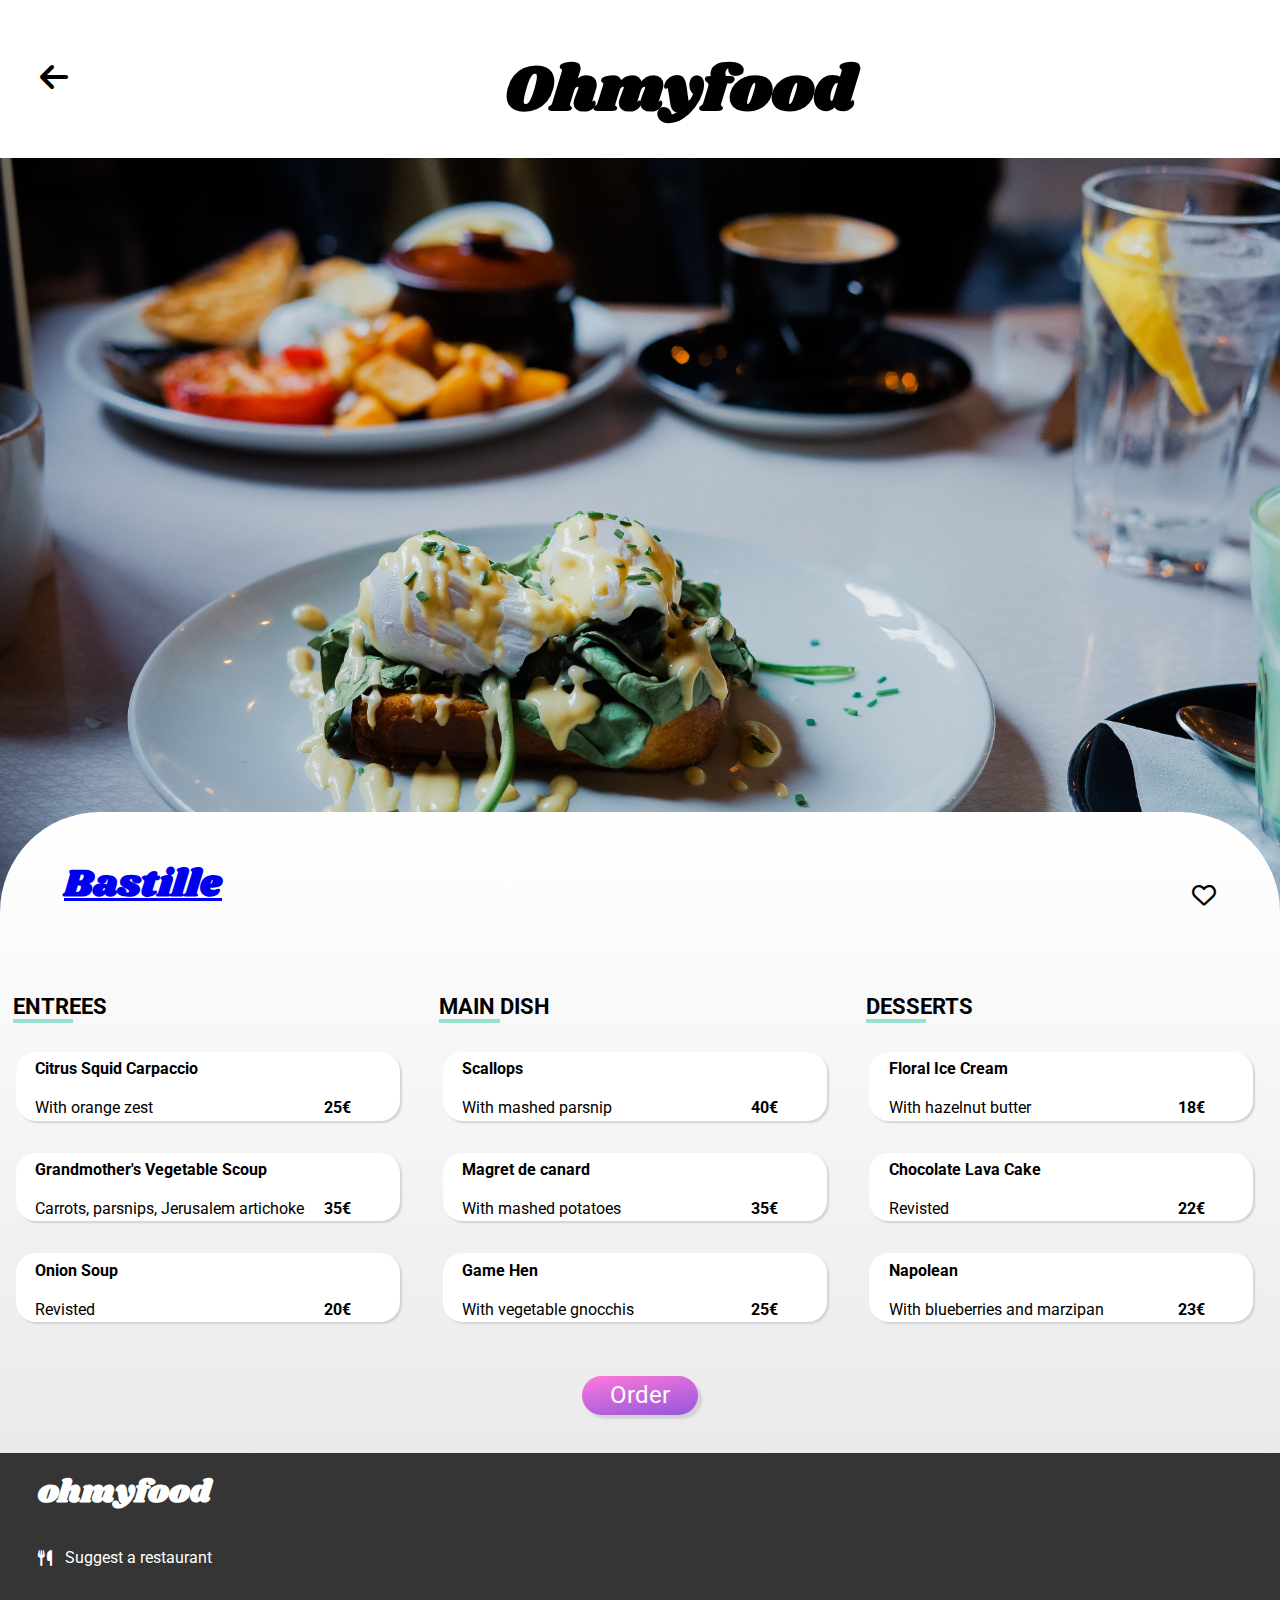
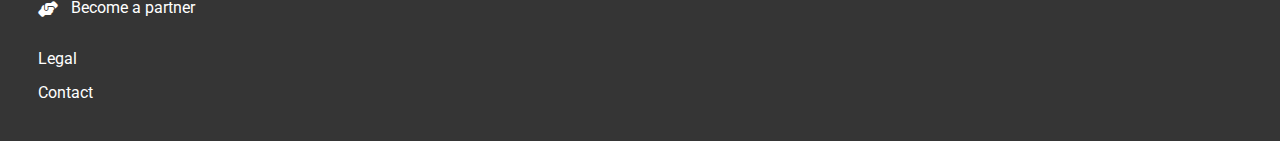
==== commit 4b81b28b: "final version for mobile and computer screen of website" ====
--- a/restaurants/bastille.html
+++ b/restaurants/bastille.html
@@ -49,115 +49,121 @@
                     <a class="restaurant__name" href="../restaurants/the-full-palette.html">
                         <h1>Bastille</h1>
                     </a>
-                    <i class="far fa-heart"></i>
+                    <div class="section-restaurants__details__heart">
+                        <i class="far fa-heart"></i>
+                        <i class="fas fa-heart"></i>
+                    </div>
                 </div>
-                <!-- restaurant food section -->
-                <section class="restaurant--food--section">
-                    <!-- restauramt entrees section -->
-                    <article class="restaurant--courses--section">
-                        <div class="restaurant--dish">
+                <!-- Menus of restaurant  -->
+                <section id="menu--section">
+                    <article class="entrees--menu">
+                        <div class="entrees--menu__title">
                             <h3>ENTREES</h3>
                             <div class="underline--h3"></div>
                         </div>
-                        <div class="dish__menu__card">
-                            <div class="order__details">
-                                <h4 class="restaurant__menu__dish">Citrus Squid Carpaccio</h4>
-                                <div class="restaurant__menu__ingridents">
-                                    <p>With orange zest</p>
+                        <!--  coding for entrees menu for restaurant page-->
+                        <div class="entrees--menu--cards card">
+                            <div class="menu__details">
+                                <h4 class="menu__dish">Citrus Squid Carpaccio</h4>
+                                <div class="menu__ingridents">
+                                    <p class="ingridents__detail">With orange zest</p>
                                     <p class="dish__price">25€</p>
                                 </div>
                             </div>
                             <div class="card__check"><i class="fas fa-check-circle"></i></div>
                         </div>
-                        <div class="dish__menu__card">
-                            <div class="order__details">
-                                <h4 class="restaurant__menu__dish">Grandmother's Vegetable Soup</h4>
-                                <div class="restaurant__menu__ingridents">
-                                    <p>Carrots, parsnips, Jerusalem artichoke</p>
+                        <div class="entrees--menu--cards card">
+                            <div class="menu__details">
+                                <h4 class="menu__dish">Grandmother's Vegetable Scoup</h4>
+                                <div class="menu__ingridents">
+                                    <p class="ingridents__detail">Carrots, parsnips, Jerusalem artichoke</p>
                                     <p class="dish__price">35€</p>
                                 </div>
                             </div>
                             <div class="card__check"><i class="fas fa-check-circle"></i></div>
                         </div>
-                        <div class="dish__menu__card">
-                            <div class="order__details">
-                                <h4 class="restaurant__menu__dish">Onion Soup</h4>
-                                <div class="restaurant__menu__ingridents">
-                                    <p>Revisited</p>
+                        <div class="entrees--menu--cards card">
+                            <div class="menu__details">
+                                <h4 class="menu__dish">Onion Soup</h4>
+                                <div class="menu__ingridents">
+                                    <p class="ingridents__detail">Revisted</p>
                                     <p class="dish__price">20€</p>
                                 </div>
                             </div>
                             <div class="card__check"><i class="fas fa-check-circle"></i></div>
                         </div>
                     </article>
-                    <!-- restauramt main dish section -->
-                    <article class="restaurant--courses--section">
-                        <div class="restaurant--dish">
+                    <!-- coding for main dish for restaurant website page-->
+                    <article class="main_dish--menu">
+                        <div class="main_dish--menu__title">
                             <h3>MAIN DISH</h3>
                             <div class="underline--h3"></div>
                         </div>
-                        <div class="dish__menu__card">
-                            <div class="order__details">
-                                <h4 class="restaurant__menu__dish">Scallops</h4>
-                                <div class="restaurant__menu__ingridents">
-                                    <p>With mashed parsnip</p>
+                        <!--  coding for entrees menu for restaurant page-->
+                        <div class="main_dish--menu--cards card">
+                            <div class="menu__details">
+                                <h4 class="menu__dish">Scallops</h4>
+                                <div class="menu__ingridents">
+                                    <p class="ingridents__detail">With mashed parsnip</p>
                                     <p class="dish__price">40€</p>
                                 </div>
                             </div>
                             <div class="card__check"><i class="fas fa-check-circle"></i></div>
                         </div>
-                        <div class="dish__menu__card">
-                            <div class="order__details">
-                                <h4 class="restaurant__menu__dish">Magret de canard</h4>
-                                <div class="restaurant__menu__ingridents">
-                                    <p>With mashed potatoes</p>
+                        <div class="main_dish--menu--cards card">
+                            <div class="menu__details">
+                                <h4 class="menu__dish">Magret de canard</h4>
+                                <div class="menu__ingridents">
+                                    <p class="ingridents__detail">With mashed potatoes</p>
                                     <p class="dish__price">35€</p>
                                 </div>
                             </div>
                             <div class="card__check"><i class="fas fa-check-circle"></i></div>
                         </div>
-                        <div class="dish__menu__card">
-                            <div class="order__details">
-                                <h4 class="restaurant__menu__dish">Game Hen</h4>
-                                <div class="restaurant__menu__ingridents">
-                                    <p>With vegetable gnocchis</p>
-                                    <p class="dish__price">44€</p>
+                        <div class="main_dish--menu--cards card">
+                            <div class="menu__details">
+                                <h4 class="menu__dish">Game Hen</h4>
+                                <div class="menu__ingridents">
+                                    <p class="ingridents__detail">With vegetable gnocchis</p>
+                                    <p class="dish__price">25€</p>
                                 </div>
                             </div>
                             <div class="card__check"><i class="fas fa-check-circle"></i></div>
                         </div>
                     </article>
-                    <!-- restauramt desserts section -->
-                    <article class="restaurant--courses--section">
-                        <div class="restaurant--dish">
+
+                    <!--coding for DESSERTs menu for restaurant page-->
+                    <article class="dessert--menu">
+                        <div class="dessert--menu__title">
                             <h3>DESSERTS</h3>
                             <div class="underline--h3"></div>
                         </div>
-                        <div class="dish__menu__card">
-                            <div class="order__details">
-                                <h4 class="restaurant__menu__dish">Floral Ice Cream</h4>
-                                <div class="restaurant__menu__ingridents">
-                                    <p>With hazelnuts butter</p>
+                        <!--  coding for DESSERTS menu for restaurant page-->
+                        <div class="dessert--menu--cards card">
+                            <div class="menu__details">
+                                <h4 class="menu__dish">Floral Ice Cream</h4>
+                                <div class="menu__ingridents">
+                                    <p class="ingridents__detail">With hazelnut butter</p>
                                     <p class="dish__price">18€</p>
                                 </div>
                             </div>
                             <div class="card__check"><i class="fas fa-check-circle"></i></div>
                         </div>
-                        <div class="dish__menu__card">
-                            <div class="order__details">
-                                <h4 class="restaurant__menu__dish">Chocolate Lava Cake</h4>
-                                <div class="restaurant__menu__ingridents">
-                                    <p>Revisited</p>
+                        <div class="dessert--menu--cards card">
+                            <div class="menu__details">
+                                <h4 class="menu__dish">Chocolate Lava Cake</h4>
+                                <div class="menu__ingridents">
+                                    <p class="ingridents__detail">Revisted</p>
                                     <p class="dish__price">22€</p>
                                 </div>
                             </div>
                             <div class="card__check"><i class="fas fa-check-circle"></i></div>
                         </div>
-                        <div class="dish__menu__card">
-                            <div class="order__details">
-                                <h4 class="restaurant__menu__dish">Napolean</h4>
-                                <div class="restaurant__menu__ingridents">
-                                    <p>With blueberries and marzipan</p>
+                        <div class="dessert--menu--cards card">
+                            <div class="menu__details">
+                                <h4 class="menu__dish">Napolean</h4>
+                                <div class="menu__ingridents">
+                                    <p class="ingridents__detail">With blueberries and marzipan</p>
                                     <p class="dish__price">23€</p>
                                 </div>
                             </div>
@@ -171,7 +177,6 @@
                     </button>
                 </div>
             </div>
-        </div>
     </main>
 
     <!--footer of the ohmyfood website-->
--- a/css/styles.css
+++ b/css/styles.css
@@ -77,25 +77,240 @@
     opacity: 1;
   }
 }
-/* this keyframe for restuarant page menus */
-@keyframes slideFromTop {
-  0% {
-    transform: translateY(0%);
+.entrees--menu {
+  animation: appear 1000ms ease forwards;
+  animation-delay: 0ms;
+}
+
+.main_dish--menu {
+  animation: appear 1000ms ease forwards;
+  animation-delay: 500ms;
+}
+
+.dessert--menu {
+  animation: appear 1000ms ease forwards;
+  animation-delay: 1s;
+}
+
+#restaurant-main-section {
+  display: flex;
+  flex-direction: column;
+  flex-wrap: wrap;
+  width: 100%;
+}
+#restaurant-main-section .restaurant-main-section__img {
+  -o-object-fit: cover;
+     object-fit: cover;
+  width: 100%;
+  height: 40%;
+}
+#restaurant-main-section .restaurant-main-section__box__important {
+  display: flex;
+  flex-direction: column;
+  flex-wrap: wrap;
+  width: 100%;
+  /* styling for restaurant menu */
+}
+#restaurant-main-section .restaurant-main-section__box__important .restaurant-main-section__box__title {
+  width: 100%;
+  justify-content: space-between;
+  box-sizing: border-box;
+  border-top-left-radius: 100px;
+  border-top-right-radius: 100px;
+  background: linear-gradient(white, #eaeaea);
+  margin-top: -200px;
+}
+#restaurant-main-section .restaurant-main-section__box__important .restaurant-main-section__box__title .restaurant__name_heart {
+  display: flex;
+  align-items: center;
+  text-align: center;
+  justify-content: space-between;
+  padding: 2% 5%;
+  font-family: Shrikhand;
+  font-size: larger;
+}
+#restaurant-main-section .restaurant-main-section__box__important .restaurant-main-section__box__title .restaurant__name_heart .far {
+  font-size: x-large;
+}
+#restaurant-main-section .restaurant-main-section__box__important #menu--section {
+  display: flex;
+  flex-direction: row;
+  flex: 100%;
+  /* styling for ENTREES menu */
+}
+#restaurant-main-section .restaurant-main-section__box__important #menu--section .entrees--menu,
+#restaurant-main-section .restaurant-main-section__box__important #menu--section .main_dish--menu,
+#restaurant-main-section .restaurant-main-section__box__important #menu--section .dessert--menu {
+  display: flex;
+  flex-direction: column;
+  flex: 100%;
+  /* styling for menu card */
+}
+#restaurant-main-section .restaurant-main-section__box__important #menu--section .entrees--menu__title,
+#restaurant-main-section .restaurant-main-section__box__important #menu--section .main_dish--menu__title,
+#restaurant-main-section .restaurant-main-section__box__important #menu--section .dessert--menu__title {
+  display: flex;
+  flex-direction: column;
+  margin: 3%;
+  font-size: 1.5vw;
+  font-family: Roboto;
+}
+#restaurant-main-section .restaurant-main-section__box__important #menu--section .entrees--menu__title .underline--h3,
+#restaurant-main-section .restaurant-main-section__box__important #menu--section .main_dish--menu__title .underline--h3,
+#restaurant-main-section .restaurant-main-section__box__important #menu--section .dessert--menu__title .underline--h3 {
+  display: flex;
+  width: 4.7vw;
+  height: 0.3vw;
+  background-color: #99e2d0;
+  margin-top: -1.8vw;
+  padding: 0;
+  margin-left: 0;
+}
+#restaurant-main-section .restaurant-main-section__box__important #menu--section .entrees--menu--cards .card,
+#restaurant-main-section .restaurant-main-section__box__important #menu--section .main_dish--menu--cards .card,
+#restaurant-main-section .restaurant-main-section__box__important #menu--section .dessert--menu--cards .card {
+  animation-name: appear;
+}
+@keyframes appear {
+  from {
+    transform: translateY(-100px);
     opacity: 0;
   }
-  100% {
-    transform: translateY(10%);
+  to {
     opacity: 1;
-  }
-}
-@keyframes rotateIcon {
-  0% {
-    transform: rotate(-45deg);
-  }
-  100% {
-    transform: rotate(0deg);
-  }
-}
+    transform: translateY(0);
+  }
+}
+#restaurant-main-section .restaurant-main-section__box__important #menu--section .entrees--menu .card,
+#restaurant-main-section .restaurant-main-section__box__important #menu--section .main_dish--menu .card,
+#restaurant-main-section .restaurant-main-section__box__important #menu--section .dessert--menu .card {
+  background-color: white;
+  justify-content: center;
+  align-items: center;
+  box-shadow: 2px 2px 2px lightgrey;
+  border-radius: 20px;
+  height: 4.3em;
+  margin: 1rem;
+  display: flex;
+  flex-direction: row;
+  justify-content: space-between;
+  transition: all 2000ms;
+  cursor: pointer;
+  overflow: hidden;
+  text-overflow: ellipsis;
+  font-size: Roboto;
+}
+#restaurant-main-section .restaurant-main-section__box__important #menu--section .entrees--menu .card .menu__details,
+#restaurant-main-section .restaurant-main-section__box__important #menu--section .main_dish--menu .card .menu__details,
+#restaurant-main-section .restaurant-main-section__box__important #menu--section .dessert--menu .card .menu__details {
+  display: flex;
+  flex: 100%;
+  white-space: nowrap;
+  flex-direction: column;
+  font-family: Roboto;
+  transition: all 700ms;
+  margin-left: 5%;
+}
+#restaurant-main-section .restaurant-main-section__box__important #menu--section .entrees--menu .card .menu__details .menu__dish,
+#restaurant-main-section .restaurant-main-section__box__important #menu--section .main_dish--menu .card .menu__details .menu__dish,
+#restaurant-main-section .restaurant-main-section__box__important #menu--section .dessert--menu .card .menu__details .menu__dish {
+  padding-top: 5%;
+}
+#restaurant-main-section .restaurant-main-section__box__important #menu--section .entrees--menu .card .menu__details .menu__ingridents,
+#restaurant-main-section .restaurant-main-section__box__important #menu--section .main_dish--menu .card .menu__details .menu__ingridents,
+#restaurant-main-section .restaurant-main-section__box__important #menu--section .dessert--menu .card .menu__details .menu__ingridents {
+  display: flex;
+  flex-direction: row;
+  justify-content: space-between;
+  overflow: hidden;
+  white-space: nowrap;
+  text-overflow: ellipsis;
+  padding-bottom: 5%;
+  margin-top: -5%;
+  width: auto;
+}
+#restaurant-main-section .restaurant-main-section__box__important #menu--section .entrees--menu .card .menu__details .menu__ingridents .dish__price,
+#restaurant-main-section .restaurant-main-section__box__important #menu--section .main_dish--menu .card .menu__details .menu__ingridents .dish__price,
+#restaurant-main-section .restaurant-main-section__box__important #menu--section .dessert--menu .card .menu__details .menu__ingridents .dish__price {
+  font-weight: bold;
+  overflow: visible;
+}
+#restaurant-main-section .restaurant-main-section__box__important #menu--section .entrees--menu .card .menu__details .menu__ingridents p,
+#restaurant-main-section .restaurant-main-section__box__important #menu--section .main_dish--menu .card .menu__details .menu__ingridents p,
+#restaurant-main-section .restaurant-main-section__box__important #menu--section .dessert--menu .card .menu__details .menu__ingridents p {
+  overflow: hidden;
+  white-space: nowrap;
+  text-overflow: ellipsis;
+  padding-right: 5%;
+}
+#restaurant-main-section .restaurant-main-section__box__important #menu--section .entrees--menu .card__check,
+#restaurant-main-section .restaurant-main-section__box__important #menu--section .main_dish--menu .card__check,
+#restaurant-main-section .restaurant-main-section__box__important #menu--section .dessert--menu .card__check {
+  color: #f6f6f6;
+  margin: 0;
+  background-color: #99e2d0;
+  font-size: xx-large;
+  text-align: center;
+  max-height: 100% !important;
+  height: 6vw;
+  line-height: 2.1em;
+  white-space: nowrap;
+  border-top-right-radius: 20px 20px;
+  border-bottom-right-radius: 20px 20px;
+  transform: translateX(100px);
+  cursor: pointer;
+  transition: all 700ms;
+}
+#restaurant-main-section .restaurant-main-section__box__important #menu--section .entrees--menu .card:hover > .card__check,
+#restaurant-main-section .restaurant-main-section__box__important #menu--section .main_dish--menu .card:hover > .card__check,
+#restaurant-main-section .restaurant-main-section__box__important #menu--section .dessert--menu .card:hover > .card__check {
+  flex: 25%;
+  transform: translateX(0px);
+  background-color: #99e2d0;
+  cursor: pointer;
+  color: #f6f6f6;
+}
+#restaurant-main-section .restaurant-main-section__box__important #menu--section .entrees--menu .card:hover > .card__text,
+#restaurant-main-section .restaurant-main-section__box__important #menu--section .main_dish--menu .card:hover > .card__text,
+#restaurant-main-section .restaurant-main-section__box__important #menu--section .dessert--menu .card:hover > .card__text {
+  flex: 75%;
+}
+#restaurant-main-section .restaurant-main-section__box__important #menu--section .entrees--menu .card:hover .fa-check-circle,
+#restaurant-main-section .restaurant-main-section__box__important #menu--section .main_dish--menu .card:hover .fa-check-circle,
+#restaurant-main-section .restaurant-main-section__box__important #menu--section .dessert--menu .card:hover .fa-check-circle {
+  transform: rotate(0deg);
+}
+#restaurant-main-section .restaurant-main-section__box__important #menu--section .entrees--menu .fa-check-circle,
+#restaurant-main-section .restaurant-main-section__box__important #menu--section .main_dish--menu .fa-check-circle,
+#restaurant-main-section .restaurant-main-section__box__important #menu--section .dessert--menu .fa-check-circle {
+  transform: rotate(359deg);
+  transition: transform 700ms;
+}
+#restaurant-main-section .restaurant-main-section__box__important .order__btn__section {
+  display: flex;
+  justify-content: center;
+  padding: 3% 0;
+}
+#restaurant-main-section .restaurant-main-section__box__important .order__btn__section .explore-btn {
+  display: flex;
+  justify-content: center;
+  text-align: center;
+  align-items: center;
+  height: 3vw;
+  width: 9vw;
+  color: white;
+  border-radius: 50px;
+  box-shadow: 4px 4px 2px #D3D3D3;
+  max-width: 30vw;
+  cursor: pointer;
+  transition: 250ms;
+  background: linear-gradient(170deg, #ff79da, #9356dc);
+  border: none;
+  font-size: x-large;
+  padding: 15px;
+  font-family: Roboto;
+}
+
 /* styling for main page of ohmyfood website for computer screens */
 @media only screen and (min-width: 998px) {
   /* styling for  body of main page of website */
@@ -304,38 +519,35 @@
     text-decoration: none;
     color: black;
   }
-  body #main-section #section-restaurants .section-restaurants--cards .section-restaurants__card .section-restaurants__details .section-restaurants__details__heart {
-    font-size: x-large;
-    height: -moz-fit-content !important;
-    height: fit-content !important;
-    display: flex;
-    margin-top: 20px;
-    cursor: pointer;
-  }
-  body #main-section #section-restaurants .section-restaurants--cards .section-restaurants__card .section-restaurants__details .section-restaurants__details__heart i {
-    display: block;
-    transition: color 2s;
-  }
-  body #main-section #section-restaurants .section-restaurants--cards .section-restaurants__card .section-restaurants__details .section-restaurants__details__heart i.fas {
-    display: none;
-  }
-  body #main-section #section-restaurants .section-restaurants--cards .section-restaurants__card .section-restaurants__details .section-restaurants__details__heart:hover i.far {
-    display: none;
-  }
-  body #main-section #section-restaurants .section-restaurants--cards .section-restaurants__card .section-restaurants__details .section-restaurants__details__heart:hover i.fas {
-    display: block;
-    color: #9356dc;
-    white-space: nowrap;
-    overflow: hidden;
-    animation: fillHeart 0.3s forwards;
-  }
-  @keyframes fillHeart {
-    0% {
-      width: 0;
-    }
-    100% {
-      width: 100%;
-    }
+  body #footer__ohmyfood {
+    display: flex;
+    flex-direction: column;
+    font-family: Roboto;
+    width: 100%;
+    color: white;
+    background-color: #353535;
+    padding-bottom: 3%;
+  }
+  body #footer__ohmyfood .footer-logo {
+    font-family: Shrikhand;
+    font-size: xx-large;
+    padding-left: 3%;
+  }
+  body #footer__ohmyfood .footer-info {
+    display: flex;
+    flex-direction: row;
+    align-items: center;
+    text-align: center;
+    gap: 1%;
+    padding-left: 3%;
+  }
+  body #footer__ohmyfood .contact_address {
+    text-decoration: none;
+    color: white;
+    padding-left: 3%;
+  }
+  body #footer__ohmyfood .footer_legal {
+    padding-left: 3%;
   }
   /* styling for restaurant website page for computer screens */
   /* styling for body of restaurants pages for computer screens */
@@ -368,161 +580,29 @@
     margin-top: -60px;
     margin-bottom: -10px;
   }
-  body #restaurant-main-section {
-    display: flex;
-    flex-direction: column;
-    flex-wrap: wrap;
-    width: 100%;
-  }
-  body #restaurant-main-section .restaurant-main-section__img {
-    -o-object-fit: cover;
-       object-fit: cover;
-    width: 100%;
-    height: 40%;
-  }
-  body #restaurant-main-section .restaurant-main-section__box__important {
-    display: flex;
-    flex-direction: column;
-    flex-wrap: wrap;
-    width: 100%;
-  }
-  body #restaurant-main-section .restaurant-main-section__box__important .restaurant-main-section__box__title {
-    flex-wrap: wrap;
-    width: 100%;
-    justify-content: space-between;
-    box-sizing: border-box;
-    border-top-left-radius: 100px;
-    border-top-right-radius: 100px;
-    background: linear-gradient(white, #eaeaea);
-    margin-top: -200px;
-    /* stlying for order btn for computer version*/
-  }
-  body #restaurant-main-section .restaurant-main-section__box__important .restaurant-main-section__box__title .restaurant__name_heart {
-    display: flex;
-    align-items: center;
-    text-align: center;
-    justify-content: space-between;
-    padding: 2% 5%;
-    font-family: Shrikhand;
-    font-size: larger;
-  }
-  body #restaurant-main-section .restaurant-main-section__box__important .restaurant-main-section__box__title .restaurant__name_heart .far {
-    font-size: x-large;
-  }
-  body #restaurant-main-section .restaurant-main-section__box__important .restaurant-main-section__box__title .restaurant--food--section {
-    display: flex;
-    flex-direction: row;
-    width: 100%;
-    font-family: Roboto;
-    flex-wrap: wrap;
-    padding-left: 2%;
-    padding-bottom: 20px;
-  }
-  body #restaurant-main-section .restaurant-main-section__box__important .restaurant-main-section__box__title .restaurant--food--section .restaurant--courses--section {
-    display: flex;
-    flex-direction: column;
-    width: 30%;
-    margin: 10px;
-  }
-  body #restaurant-main-section .restaurant-main-section__box__important .restaurant-main-section__box__title .restaurant--food--section .restaurant--courses--section .restaurant--dish {
-    margin: 3%;
-    font-size: large;
-  }
-  body #restaurant-main-section .restaurant-main-section__box__important .restaurant-main-section__box__title .restaurant--food--section .restaurant--courses--section .restaurant--dish .underline--h3 {
-    width: 50px;
-    height: 3px;
-    background-color: #99e2d0;
-    margin-top: -20px;
+  body .menu {
+    display: grid !important;
+    grid-template-columns: repeat(3, 1fr);
+    grid-template-rows: 1fr;
+  }
+  body .menu h3 {
+    margin: 0 1rem !important;
+  }
+  body .menu h4,
+  body .menu p {
+    padding: 0.25rem 1rem !important;
+  }
+  body .underline-h3 {
+    margin-left: 1rem !important;
+  }
+  body .card {
+    max-width: 30vw !important;
+  }
+  body .card .card__text {
     padding: 0;
-    margin-left: 0;
-  }
-  body #restaurant-main-section .restaurant-main-section__box__important .restaurant-main-section__box__title .restaurant--food--section .restaurant--courses--section .dish__menu__card {
-    white-space: nowrap;
-    display: flex;
-    flex-direction: row;
-    box-sizing: border-box;
-    border-radius: 20px;
-    box-shadow: 0px 5px 5px #D3D3D3;
-    background: white;
-    height: auto;
-    margin: 3%;
-    cursor: pointer;
-    text-overflow: ellipsis;
-    overflow: hidden;
-    animation-name: slideFromTop;
-    animation-duration: 2.5s;
-    animation-fill-mode: forwards;
-    animation-delay: 0s;
-  }
-  body #restaurant-main-section .restaurant-main-section__box__important .restaurant-main-section__box__title .restaurant--food--section .restaurant--courses--section .dish__menu__card:hover .card__check {
-    background-color: #99e2d0;
-  }
-  body #restaurant-main-section .restaurant-main-section__box__important .restaurant-main-section__box__title .restaurant--food--section .restaurant--courses--section .dish__menu__card:hover .order__details .dish__price {
-    transform: translateX(-200%);
-  }
-  body #restaurant-main-section .restaurant-main-section__box__important .restaurant-main-section__box__title .restaurant--food--section .restaurant--courses--section .dish__menu__card:hover .card__check .fas.fa-check-circle {
-    animation: rotateIcon 0.2s linear 1;
-  }
-  body #restaurant-main-section .restaurant-main-section__box__important .restaurant-main-section__box__title .restaurant--food--section .restaurant--courses--section .dish__menu__card .order__details {
-    display: flex;
-    flex-direction: column;
-    padding: 0 4%;
-    width: 100%;
-  }
-  body #restaurant-main-section .restaurant-main-section__box__important .restaurant-main-section__box__title .restaurant--food--section .restaurant--courses--section .dish__menu__card .order__details .restaurant__menu__dish {
-    padding: 0 2%;
-  }
-  body #restaurant-main-section .restaurant-main-section__box__important .restaurant-main-section__box__title .restaurant--food--section .restaurant--courses--section .dish__menu__card .order__details .restaurant__menu__ingridents {
-    display: flex;
-    flex-direction: row;
-    align-items: center;
-    justify-content: space-between;
-    padding: 0 2%;
-  }
-  body #restaurant-main-section .restaurant-main-section__box__important .restaurant-main-section__box__title .restaurant--food--section .restaurant--courses--section .dish__menu__card .order__details .dish__price {
-    margin-right: -70px;
-    transition: transform 200ms;
-    font-weight: bold;
-  }
-  body #restaurant-main-section .restaurant-main-section__box__important .restaurant-main-section__box__title .restaurant--food--section .restaurant--courses--section .dish__menu__card .card__check {
-    display: flex;
-    align-items: center;
-    justify-content: center;
-    background-color: transparent;
-    transition: background-color 200ms;
-    font-size: x-large;
-  }
-  body #restaurant-main-section .restaurant-main-section__box__important .restaurant-main-section__box__title .restaurant--food--section .restaurant--courses--section .dish__menu__card .card__check .fas.fa-check-circle {
-    color: white;
-    width: 70px;
-    text-align: center;
-    align-items: center;
-  }
-  body #restaurant-main-section .restaurant-main-section__box__important .restaurant-main-section__box__title .order__btn__section {
-    display: flex;
-    justify-content: center;
-    text-align: center;
-    align-items: center;
-    width: 100%;
-    align-items: center;
-    padding-bottom: 50px;
-  }
-  body #restaurant-main-section .restaurant-main-section__box__important .restaurant-main-section__box__title .order__btn__section .explore-btn {
-    display: flex;
-    justify-content: center;
-    text-align: center;
-    align-items: center;
-    height: 4vw;
-    color: white;
-    border-radius: 50px;
-    box-shadow: 4px 4px 2px #D3D3D3;
-    width: 12vw;
-    cursor: pointer;
-    transition: 250ms;
-    background: linear-gradient(170deg, #ff79da, #9356dc);
-    border: none;
-    font-size: x-large;
-    padding: 15px;
+  }
+  body .card .card__check {
+    height: 70px !important;
   }
   body #restaurant__footer__ohmyfood {
     display: flex;
@@ -555,7 +635,7 @@
     padding-left: 3%;
   }
 }
-/* styling for main page of of ohmyfood website for tablet screens */
+/* styling for tablet screen which has screen resolution minimun 768px and maximum 998px */
 /* Styling for main and restaurants pages for mobile screens */
 @media only screen and (max-width: 768px) {
   /* styling for main page of the website */
@@ -796,7 +876,6 @@
   /* Styling for restaurants pages for mobile screens */
   body {
     overflow-x: hidden;
-    /* styling for footer for restaurants of mobile  screens  */
   }
   body #header-restaurants {
     width: 100% !important;
@@ -855,158 +934,212 @@
     font-family: Shrikhand;
     font-size: 3vw;
   }
-  body #restaurant-main-section .restaurant-main-section__box__important .restaurant-main-section__box__title .restaurant__name_heart .far {
-    font-size: x-large;
-  }
-  body #restaurant-main-section .restaurant-main-section__box__important .restaurant-main-section__box__title .restaurant--food--section {
-    display: flex;
-    flex-direction: column;
-    width: 100%;
-    font-family: Roboto;
-    flex-wrap: wrap;
-  }
-  body #restaurant-main-section .restaurant-main-section__box__important .restaurant-main-section__box__title .restaurant--food--section .restaurant--courses--section {
-    width: auto;
-    margin: 10px;
-  }
-  body #restaurant-main-section .restaurant-main-section__box__important .restaurant-main-section__box__title .restaurant--food--section .restaurant--courses--section .restaurant--dish {
+  body #restaurant-main-section #menu--section {
+    display: flex;
+    flex-direction: column !important;
+    flex: 100%;
+    /* styling for ENTREES menu */
+  }
+  body #restaurant-main-section #menu--section .entrees--menu,
+  body #restaurant-main-section #menu--section .main_dish--menu,
+  body #restaurant-main-section #menu--section .dessert--menu {
+    display: flex;
+    flex-direction: column;
+    flex: 100%;
+    /* styling for menu card */
+  }
+  body #restaurant-main-section #menu--section .entrees--menu__title,
+  body #restaurant-main-section #menu--section .main_dish--menu__title,
+  body #restaurant-main-section #menu--section .dessert--menu__title {
+    display: flex;
+    flex: 100%;
+    flex-direction: column;
     margin: 3%;
-    font-size: 4vw;
-  }
-  body #restaurant-main-section .restaurant-main-section__box__important .restaurant-main-section__box__title .restaurant--food--section .restaurant--courses--section .restaurant--dish .underline--h3 {
-    width: 12vw;
-    height: 0.7vw;
+    font-size: 0.8em !important;
+  }
+  body #restaurant-main-section #menu--section .entrees--menu__title .underline--h3,
+  body #restaurant-main-section #menu--section .main_dish--menu__title .underline--h3,
+  body #restaurant-main-section #menu--section .dessert--menu__title .underline--h3 {
+    display: flex;
+    width: 40px !important;
+    height: 3px !important;
     background-color: #99e2d0;
-    margin-top: -5vw;
+    margin-top: -15px !important;
     padding: 0;
-    margin-left: 0;
-  }
-  body #restaurant-main-section .restaurant-main-section__box__important .restaurant-main-section__box__title .restaurant--food--section .restaurant--courses--section .dish__menu__card {
+    margin-left: 0 !important;
+  }
+  body #restaurant-main-section #menu--section .entrees--menu--cards .card,
+  body #restaurant-main-section #menu--section .main_dish--menu--cards .card,
+  body #restaurant-main-section #menu--section .dessert--menu--cards .card {
+    animation-name: appear;
+  }
+  @keyframes appear {
+    from {
+      transform: translateY(-100px);
+      opacity: 0;
+    }
+    to {
+      opacity: 1;
+      transform: translateY(0);
+    }
+  }
+  body #restaurant-main-section #menu--section .entrees--menu .card,
+  body #restaurant-main-section #menu--section .main_dish--menu .card,
+  body #restaurant-main-section #menu--section .dessert--menu .card {
+    background-color: white;
+    justify-content: center;
+    align-items: center;
+    box-shadow: 2px 2px 2px lightgrey;
+    border-radius: 20px;
+    height: 4.3em;
+    margin: 1rem;
+    display: flex;
+    flex-direction: row;
+    justify-content: space-between;
+    transition: all 2000ms;
+    cursor: pointer;
+    overflow: hidden;
+    text-overflow: ellipsis;
+  }
+  body #restaurant-main-section #menu--section .entrees--menu .card .menu__details,
+  body #restaurant-main-section #menu--section .main_dish--menu .card .menu__details,
+  body #restaurant-main-section #menu--section .dessert--menu .card .menu__details {
+    display: flex;
+    flex: 100%;
     white-space: nowrap;
-    display: flex;
-    box-sizing: border-box;
-    border-radius: 20px;
-    box-shadow: 0px 5px 5px #D3D3D3;
-    background: white;
-    height: auto;
-    margin: 2%;
-    cursor: pointer;
-    text-overflow: ellipsis;
+    flex-direction: column;
+    transition: all 700ms;
+    margin-left: 5%;
+  }
+  body #restaurant-main-section #menu--section .entrees--menu .card .menu__details .menu__dish,
+  body #restaurant-main-section #menu--section .main_dish--menu .card .menu__details .menu__dish,
+  body #restaurant-main-section #menu--section .dessert--menu .card .menu__details .menu__dish {
+    padding-top: 5%;
+  }
+  body #restaurant-main-section #menu--section .entrees--menu .card .menu__details .menu__ingridents,
+  body #restaurant-main-section #menu--section .main_dish--menu .card .menu__details .menu__ingridents,
+  body #restaurant-main-section #menu--section .dessert--menu .card .menu__details .menu__ingridents {
+    display: flex;
+    flex-direction: row;
+    justify-content: space-between !important;
+    overflow: hidden !important;
+    white-space: nowrap !important;
+    text-overflow: ellipsis !important;
+    padding-bottom: 5%;
+    margin-top: -5%;
+    width: 100% !important;
+  }
+  body #restaurant-main-section #menu--section .entrees--menu .card .menu__details .menu__ingridents .dish__price,
+  body #restaurant-main-section #menu--section .main_dish--menu .card .menu__details .menu__ingridents .dish__price,
+  body #restaurant-main-section #menu--section .dessert--menu .card .menu__details .menu__ingridents .dish__price {
+    font-weight: bold;
+  }
+  body #restaurant-main-section #menu--section .entrees--menu .card .menu__details .menu__ingridents .ingridents__detail,
+  body #restaurant-main-section #menu--section .main_dish--menu .card .menu__details .menu__ingridents .ingridents__detail,
+  body #restaurant-main-section #menu--section .dessert--menu .card .menu__details .menu__ingridents .ingridents__detail {
     overflow: hidden;
-    animation-name: slideFromTop;
-    animation-duration: 2.5s;
-    animation-fill-mode: backwards;
-  }
-  body #restaurant-main-section .restaurant-main-section__box__important .restaurant-main-section__box__title .restaurant--food--section .restaurant--courses--section .dish__menu__card:hover .card__check {
-    background-color: #99e2d0;
-  }
-  body #restaurant-main-section .restaurant-main-section__box__important .restaurant-main-section__box__title .restaurant--food--section .restaurant--courses--section .dish__menu__card:hover .order__details .dish__price {
-    transform: translateX(-200%);
-  }
-  body #restaurant-main-section .restaurant-main-section__box__important .restaurant-main-section__box__title .restaurant--food--section .restaurant--courses--section .dish__menu__card:hover .card__check .fas.fa-check-circle {
-    animation: rotateIcon 1s linear 1;
-  }
-  body #restaurant-main-section .restaurant-main-section__box__important .restaurant-main-section__box__title .restaurant--food--section .restaurant--courses--section .dish__menu__card .order__details {
-    display: flex;
-    flex-direction: column;
-    padding: 0 2%;
-    width: 100%;
-    font-size: 3.5vw;
-  }
-  body #restaurant-main-section .restaurant-main-section__box__important .restaurant-main-section__box__title .restaurant--food--section .restaurant--courses--section .dish__menu__card .order__details .restaurant__menu__dish {
-    padding: 0 1%;
-  }
-  body #restaurant-main-section .restaurant-main-section__box__important .restaurant-main-section__box__title .restaurant--food--section .restaurant--courses--section .dish__menu__card .order__details .restaurant__menu__ingridents {
-    display: flex;
-    flex-direction: row;
-    flex-wrap: wrap;
-    white-space: nowrap;
-    align-items: center;
-    justify-content: space-between;
-    font-size: 3.5vw;
-    text-overflow: ellipsis;
-    overflow: hidden;
-  }
-  body #restaurant-main-section .restaurant-main-section__box__important .restaurant-main-section__box__title .restaurant--food--section .restaurant--courses--section .dish__menu__card .order__details .restaurant__menu__ingridents .main--ingridents {
     white-space: nowrap;
     text-overflow: ellipsis;
-    overflow: hidden;
-  }
-  body #restaurant-main-section .restaurant-main-section__box__important .restaurant-main-section__box__title .restaurant--food--section .restaurant--courses--section .dish__menu__card .order__details .dish__price {
-    margin-right: -10%;
-    transition: transform 200ms;
-    font-weight: bold;
-  }
-  body #restaurant-main-section .restaurant-main-section__box__important .restaurant-main-section__box__title .restaurant--food--section .restaurant--courses--section .dish__menu__card .card__check {
-    display: flex;
-    align-items: center;
+    padding-right: 5%;
+    flex: 1;
+  }
+  body #restaurant-main-section #menu--section .entrees--menu .card__check,
+  body #restaurant-main-section #menu--section .main_dish--menu .card__check,
+  body #restaurant-main-section #menu--section .dessert--menu .card__check {
+    color: #f6f6f6;
+    margin: 0;
+    background-color: #99e2d0;
+    font-size: xx-large;
+    text-align: center;
+    max-height: 30vw !important;
+    height: -moz-fit-content !important;
+    height: fit-content !important;
+    line-height: 2.1em;
+    white-space: nowrap;
+    border-top-right-radius: 20px 20px;
+    border-bottom-right-radius: 20px 20px;
+    transform: translateX(100) !important;
+    cursor: pointer;
+    transition: all 700ms;
+  }
+  body #restaurant-main-section #menu--section .entrees--menu .card:hover > .card__check,
+  body #restaurant-main-section #menu--section .main_dish--menu .card:hover > .card__check,
+  body #restaurant-main-section #menu--section .dessert--menu .card:hover > .card__check {
+    flex: 25%;
+    transform: translateX(0px);
+    background-color: #99e2d0;
+    cursor: pointer;
+    color: #f6f6f6;
+  }
+  body #restaurant-main-section #menu--section .entrees--menu .card:hover > .card__text,
+  body #restaurant-main-section #menu--section .main_dish--menu .card:hover > .card__text,
+  body #restaurant-main-section #menu--section .dessert--menu .card:hover > .card__text {
+    flex: 75%;
+  }
+  body #restaurant-main-section #menu--section .entrees--menu .card:hover .fa-check-circle,
+  body #restaurant-main-section #menu--section .main_dish--menu .card:hover .fa-check-circle,
+  body #restaurant-main-section #menu--section .dessert--menu .card:hover .fa-check-circle {
+    transform: rotate(0deg);
+  }
+  body #restaurant-main-section #menu--section .entrees--menu .fa-check-circle,
+  body #restaurant-main-section #menu--section .main_dish--menu .fa-check-circle,
+  body #restaurant-main-section #menu--section .dessert--menu .fa-check-circle {
+    transform: rotate(359deg);
+    transition: transform 700ms;
+  }
+  /* styling for footer for restaurants of mobile  screens  */
+  #restaurant__footer__ohmyfood {
+    display: flex;
+    flex-direction: column;
+    font-family: Roboto;
+    width: 100%;
+    color: white;
+    background-color: #353535;
+    padding-bottom: 3%;
+  }
+  #restaurant__footer__ohmyfood .footer-logo {
+    font-family: Shrikhand;
+    font-size: 8vw;
+    padding-left: 3%;
+  }
+  #restaurant__footer__ohmyfood .footer-info {
+    display: flex;
+    flex-direction: row;
+    align-items: center;
+    text-align: center;
+    gap: 1%;
+    padding-left: 3%;
+  }
+  #restaurant__footer__ohmyfood .contact_address {
+    text-decoration: none;
+    color: white;
+    padding-left: 3%;
+  }
+  #restaurant__footer__ohmyfood .footer_legal {
+    padding-left: 3%;
+  }
+  .order__btn__section {
+    display: flex;
     justify-content: center;
-    background-color: transparent;
-    transition: background-color 200ms;
-    font-size: x-large;
-  }
-  body #restaurant-main-section .restaurant-main-section__box__important .restaurant-main-section__box__title .restaurant--food--section .restaurant--courses--section .dish__menu__card .card__check .fas.fa-check-circle {
-    color: white;
-    width: 70px;
-    text-align: center;
-    align-items: center;
-  }
-  body #restaurant-main-section .restaurant-main-section__box__important .restaurant-main-section__box__title .order__btn__section {
+    padding: 3% 0;
+  }
+  .order__btn__section .explore-btn {
     display: flex;
     justify-content: center;
     text-align: center;
     align-items: center;
-    width: 100%;
-    align-items: center;
-    padding-bottom: 50px;
-  }
-  body #restaurant-main-section .restaurant-main-section__box__important .restaurant-main-section__box__title .order__btn__section .explore-btn {
-    display: flex;
-    justify-content: center;
-    text-align: center;
-    align-items: center;
-    height: 45px;
+    height: 6vw !important;
+    width: 7em !important;
     color: white;
     border-radius: 50px;
     box-shadow: 4px 4px 2px #D3D3D3;
-    width: 150px;
-    max-width: 500px;
+    max-width: 30vw;
     cursor: pointer;
     transition: 250ms;
     background: linear-gradient(170deg, #ff79da, #9356dc);
     border: none;
-    font-size: large;
+    font-size: x-large;
     padding: 15px;
-  }
-  body #restaurant__footer__ohmyfood {
-    display: flex;
-    flex-direction: column;
-    font-family: Roboto;
-    width: 100%;
-    color: white;
-    background-color: #353535;
-    padding-bottom: 3%;
-  }
-  body #restaurant__footer__ohmyfood .footer-logo {
-    font-family: Shrikhand;
-    font-size: 8vw;
-    padding-left: 3%;
-  }
-  body #restaurant__footer__ohmyfood .footer-info {
-    display: flex;
-    flex-direction: row;
-    align-items: center;
-    text-align: center;
-    gap: 1%;
-    padding-left: 3%;
-  }
-  body #restaurant__footer__ohmyfood .contact_address {
-    text-decoration: none;
-    color: white;
-    padding-left: 3%;
-  }
-  body #restaurant__footer__ohmyfood .footer_legal {
-    padding-left: 3%;
   }
 }
 /* styling for footer which is same for all of screens  */
@@ -1039,4 +1172,39 @@
 }
 #footer__ohmyfood .footer_legal {
   padding-left: 3%;
+}
+
+/* heart animation */
+.section-restaurants__details__heart {
+  font-size: x-large;
+  height: -moz-fit-content !important;
+  height: fit-content !important;
+  display: flex;
+  margin-top: 20px;
+  cursor: pointer;
+}
+.section-restaurants__details__heart i {
+  display: block;
+  transition: color 2s;
+}
+.section-restaurants__details__heart i.fas {
+  display: none;
+}
+.section-restaurants__details__heart:hover i.far {
+  display: none;
+}
+.section-restaurants__details__heart:hover i.fas {
+  display: block;
+  color: #9356dc;
+  white-space: nowrap;
+  overflow: hidden;
+  animation: fillHeart 0.3s forwards;
+}
+@keyframes fillHeart {
+  0% {
+    width: 0;
+  }
+  100% {
+    width: 100%;
+  }
 }/*# sourceMappingURL=styles.css.map */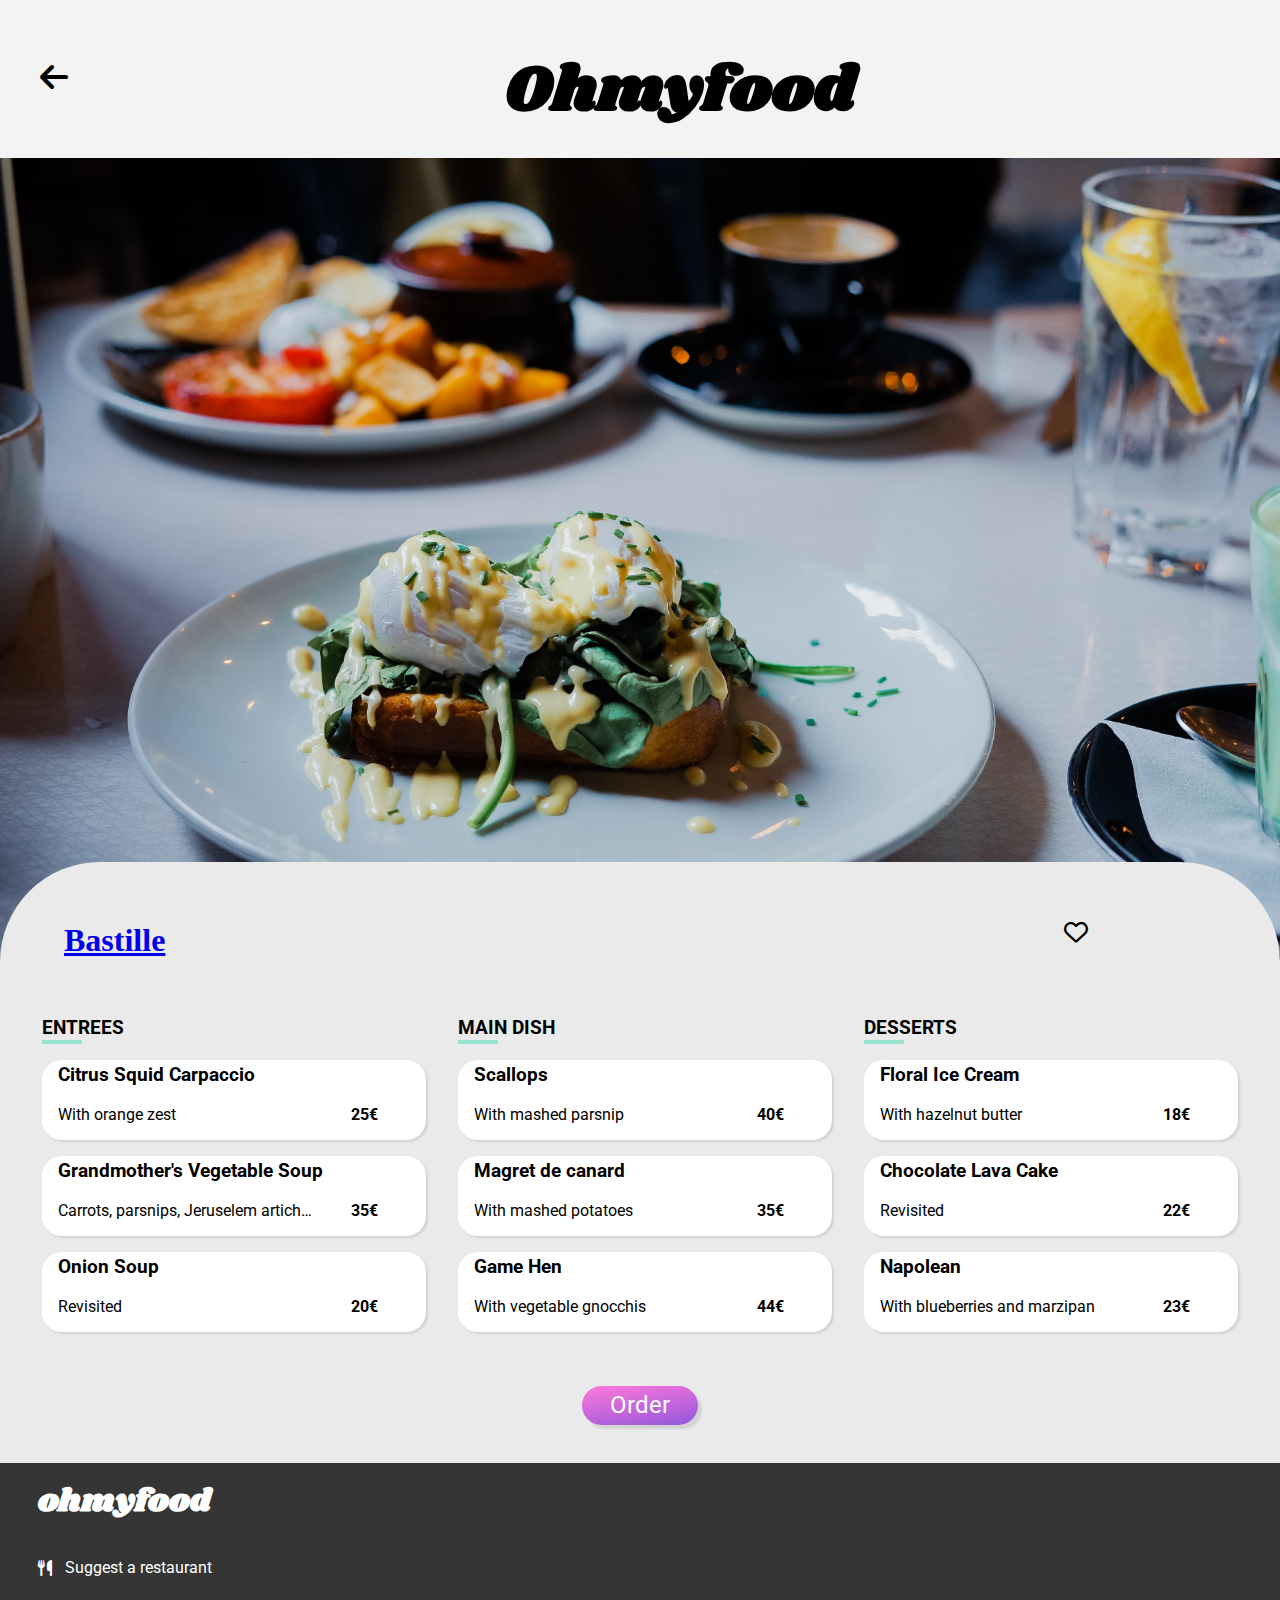
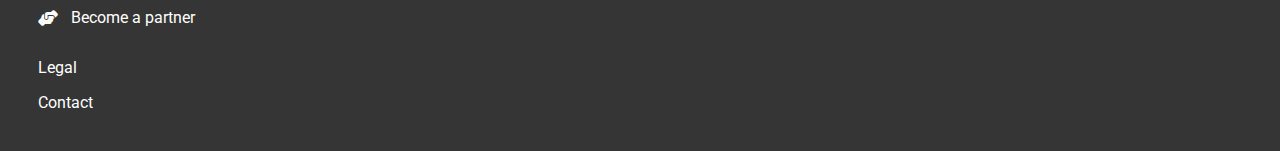
==== commit 91a5032e: "final version of website which has one media query for computer and tablets and one media query for " ====
--- a/restaurants/bastille.html
+++ b/restaurants/bastille.html
@@ -55,116 +55,126 @@
                     </div>
                 </div>
                 <!-- Menus of restaurant  -->
-                <section id="menu--section">
-                    <article class="entrees--menu">
-                        <div class="entrees--menu__title">
+                <section class="menu">
+                    <article class="menu__card_entrees">
+                        <div>
                             <h3>ENTREES</h3>
-                            <div class="underline--h3"></div>
-                        </div>
-                        <!--  coding for entrees menu for restaurant page-->
-                        <div class="entrees--menu--cards card">
-                            <div class="menu__details">
-                                <h4 class="menu__dish">Citrus Squid Carpaccio</h4>
-                                <div class="menu__ingridents">
-                                    <p class="ingridents__detail">With orange zest</p>
-                                    <p class="dish__price">25€</p>
-                                </div>
-                            </div>
-                            <div class="card__check"><i class="fas fa-check-circle"></i></div>
-                        </div>
-                        <div class="entrees--menu--cards card">
-                            <div class="menu__details">
-                                <h4 class="menu__dish">Grandmother's Vegetable Scoup</h4>
-                                <div class="menu__ingridents">
-                                    <p class="ingridents__detail">Carrots, parsnips, Jerusalem artichoke</p>
-                                    <p class="dish__price">35€</p>
-                                </div>
-                            </div>
-                            <div class="card__check"><i class="fas fa-check-circle"></i></div>
-                        </div>
-                        <div class="entrees--menu--cards card">
-                            <div class="menu__details">
-                                <h4 class="menu__dish">Onion Soup</h4>
-                                <div class="menu__ingridents">
-                                    <p class="ingridents__detail">Revisted</p>
-                                    <p class="dish__price">20€</p>
+                            <div class="underline-h3"></div>
+                        </div>
+                        <!-- card section -->
+                        <div class="menu__card_entrees__entrees card">
+                            <div class="card__text">
+                                <h4>Citrus Squid Carpaccio</h4>
+                                <div class="card__text__description">
+                                    <p class="card__text__description__ingredients">
+                                        With orange zest
+                                    </p>
+                                    <p class="card__text__description__price">25€</p>
+                                </div>
+                            </div>
+                            <!--check box animation  -->
+                            <div class="card__check"><i class="fas fa-check-circle"></i></div>
+                        </div>
+                        <div class="menu__card_entrees__entrees card">
+                            <div class="card__text">
+                                <h4>Grandmother's Vegetable Soup</h4>
+                                <div class="card__text__description">
+                                    <p class="card__text__description__ingredients">
+                                        Carrots, parsnips, Jeruselem artichoke
+                                    </p>
+                                    <p class="card__text__description__price">35€</p>
+                                </div>
+                            </div>
+                            <div class="card__check"><i class="fas fa-check-circle"></i></div>
+                        </div>
+                        <div class="menu__card_entrees__entrees card">
+                            <div class="card__text">
+                                <h4>Onion Soup</h4>
+                                <div class="card__text__description">
+                                    <p class="card__text__description__ingredients">Revisited</p>
+                                    <p class="card__text__description__price">20€</p>
                                 </div>
                             </div>
                             <div class="card__check"><i class="fas fa-check-circle"></i></div>
                         </div>
                     </article>
-                    <!-- coding for main dish for restaurant website page-->
-                    <article class="main_dish--menu">
-                        <div class="main_dish--menu__title">
+                    <article class="menu__card_plats">
+                        <div>
                             <h3>MAIN DISH</h3>
-                            <div class="underline--h3"></div>
-                        </div>
-                        <!--  coding for entrees menu for restaurant page-->
-                        <div class="main_dish--menu--cards card">
-                            <div class="menu__details">
-                                <h4 class="menu__dish">Scallops</h4>
-                                <div class="menu__ingridents">
-                                    <p class="ingridents__detail">With mashed parsnip</p>
-                                    <p class="dish__price">40€</p>
-                                </div>
-                            </div>
-                            <div class="card__check"><i class="fas fa-check-circle"></i></div>
-                        </div>
-                        <div class="main_dish--menu--cards card">
-                            <div class="menu__details">
-                                <h4 class="menu__dish">Magret de canard</h4>
-                                <div class="menu__ingridents">
-                                    <p class="ingridents__detail">With mashed potatoes</p>
-                                    <p class="dish__price">35€</p>
-                                </div>
-                            </div>
-                            <div class="card__check"><i class="fas fa-check-circle"></i></div>
-                        </div>
-                        <div class="main_dish--menu--cards card">
-                            <div class="menu__details">
-                                <h4 class="menu__dish">Game Hen</h4>
-                                <div class="menu__ingridents">
-                                    <p class="ingridents__detail">With vegetable gnocchis</p>
-                                    <p class="dish__price">25€</p>
+                            <div class="underline-h3"></div>
+                        </div>
+                        <div class="menu__card_plats__plats card">
+                            <div class="card__text">
+                                <h4>Scallops</h4>
+                                <div class="card__text__description">
+                                    <p class="card__text__description__ingredients">
+                                        With mashed parsnip
+                                    </p>
+                                    <p class="card__text__description__price">40€</p>
+                                </div>
+                            </div>
+                            <div class="card__check"><i class="fas fa-check-circle"></i></div>
+                        </div>
+                        <div class="menu__card_plats__plats card">
+                            <div class="card__text">
+                                <h4>Magret de canard</h4>
+                                <div class="card__text__description">
+                                    <p class="card__text__description__ingredients">
+                                        With mashed potatoes
+                                    </p>
+                                    <p class="card__text__description__price">35€</p>
+                                </div>
+                            </div>
+                            <div class="card__check"><i class="fas fa-check-circle"></i></div>
+                        </div>
+                        <div class="menu__card_plats__plats card">
+                            <div class="card__text">
+                                <h4>Game Hen</h4>
+                                <div class="card__text__description">
+                                    <p class="card__text__description__ingredients">
+                                        With vegetable gnocchis
+                                    </p>
+                                    <p class="card__text__description__price">44€</p>
                                 </div>
                             </div>
                             <div class="card__check"><i class="fas fa-check-circle"></i></div>
                         </div>
                     </article>
-
-                    <!--coding for DESSERTs menu for restaurant page-->
-                    <article class="dessert--menu">
-                        <div class="dessert--menu__title">
+                    <article class="menu__card_desserts">
+                        <div>
                             <h3>DESSERTS</h3>
-                            <div class="underline--h3"></div>
-                        </div>
-                        <!--  coding for DESSERTS menu for restaurant page-->
-                        <div class="dessert--menu--cards card">
-                            <div class="menu__details">
-                                <h4 class="menu__dish">Floral Ice Cream</h4>
-                                <div class="menu__ingridents">
-                                    <p class="ingridents__detail">With hazelnut butter</p>
-                                    <p class="dish__price">18€</p>
-                                </div>
-                            </div>
-                            <div class="card__check"><i class="fas fa-check-circle"></i></div>
-                        </div>
-                        <div class="dessert--menu--cards card">
-                            <div class="menu__details">
-                                <h4 class="menu__dish">Chocolate Lava Cake</h4>
-                                <div class="menu__ingridents">
-                                    <p class="ingridents__detail">Revisted</p>
-                                    <p class="dish__price">22€</p>
-                                </div>
-                            </div>
-                            <div class="card__check"><i class="fas fa-check-circle"></i></div>
-                        </div>
-                        <div class="dessert--menu--cards card">
-                            <div class="menu__details">
-                                <h4 class="menu__dish">Napolean</h4>
-                                <div class="menu__ingridents">
-                                    <p class="ingridents__detail">With blueberries and marzipan</p>
-                                    <p class="dish__price">23€</p>
+                            <div class="underline-h3"></div>
+                        </div>
+                        <div class="menu__card_desserts__desserts card">
+                            <div class="card__text">
+                                <h4>Floral Ice Cream</h4>
+                                <div class="card__text__description">
+                                    <p class="card__text__description__ingredients">With hazelnut butter</p>
+                                    <p class="card__text__description__price">18€</p>
+                                </div>
+                            </div>
+                            <div class="card__check">
+                                <i class="fas fa-check-circle"></i>
+                            </div>
+                        </div>
+                        <div class="menu__card_desserts__desserts card">
+                            <div class="card__text">
+                                <h4>Chocolate Lava Cake</h4>
+                                <div class="card__text__description">
+                                    <p class="card__text__description__ingredients">Revisited</p>
+                                    <p class="card__text__description__price">22€</p>
+                                </div>
+                            </div>
+                            <div class="card__check"><i class="fas fa-check-circle"></i></div>
+                        </div>
+                        <div class="menu__card_desserts__desserts card">
+                            <div class="card__text">
+                                <h4>Napolean</h4>
+                                <div class="card__text__description">
+                                    <p class="card__text__description__ingredients">
+                                        With blueberries and marzipan
+                                    </p>
+                                    <p class="card__text__description__price">23€</p>
                                 </div>
                             </div>
                             <div class="card__check"><i class="fas fa-check-circle"></i></div>
--- a/css/styles.css
+++ b/css/styles.css
@@ -1,4 +1,3 @@
-/* styling for main page of website loader on all screens */
 #loader {
   position: fixed;
   height: 100%;
@@ -19,17 +18,6 @@
   width: 5rem;
   justify-content: space-between;
 }
-#loader .loader__itemContainer .loader__item--1 {
-  background-color: #9356dc;
-}
-#loader .loader__itemContainer .loader__item--2 {
-  background-color: #ff79da;
-  animation-delay: 0.25s;
-}
-#loader .loader__itemContainer .loader__item--3 {
-  background-color: #99e2d0;
-  animation-delay: 0.5s;
-}
 #loader .loader__itemContainer .loader__item {
   height: 1rem;
   width: 1rem;
@@ -37,6 +25,17 @@
   animation: jump 1s;
   animation-iteration-count: 1;
 }
+#loader .loader__itemContainer .loader__item--1 {
+  background-color: #9356dc;
+}
+#loader .loader__itemContainer .loader__item--2 {
+  background-color: #ff79da;
+  animation-delay: 0.25s;
+}
+#loader .loader__itemContainer .loader__item--3 {
+  background-color: #99e2d0;
+  animation-delay: 0.5s;
+}
 
 @keyframes loader {
   100% {
@@ -61,12 +60,7 @@
 #header-index,
 #main-section,
 #footer__ohmyfood {
-  animation-name: opacity;
-  animation-duration: 2000ms;
-  animation-iteration-count: 1;
-  animation-fill-mode: forwards;
-  animation-delay: 0s;
-  animation-timing-function: cubic-bezier(1, -0.25, 0.93, 0.59);
+  animation: opacity 2000ms 1 forwards cubic-bezier(1, -0.25, 0.93, 0.59);
 }
 
 @keyframes opacity {
@@ -77,119 +71,77 @@
     opacity: 1;
   }
 }
-.entrees--menu {
-  animation: appear 1000ms ease forwards;
-  animation-delay: 0ms;
-}
-
-.main_dish--menu {
-  animation: appear 1000ms ease forwards;
-  animation-delay: 500ms;
-}
-
-.dessert--menu {
-  animation: appear 1000ms ease forwards;
-  animation-delay: 1s;
-}
-
 #restaurant-main-section {
   display: flex;
   flex-direction: column;
-  flex-wrap: wrap;
-  width: 100%;
-}
-#restaurant-main-section .restaurant-main-section__img {
-  -o-object-fit: cover;
-     object-fit: cover;
-  width: 100%;
-  height: 40%;
-}
-#restaurant-main-section .restaurant-main-section__box__important {
+}
+#restaurant-main-section .restaurant__name_heart {
+  display: flex;
+  width: 80vw;
+  height: 60%;
+}
+#restaurant-main-section .restaurant-main-section__box__title {
   display: flex;
   flex-direction: column;
-  flex-wrap: wrap;
-  width: 100%;
-  /* styling for restaurant menu */
-}
-#restaurant-main-section .restaurant-main-section__box__important .restaurant-main-section__box__title {
-  width: 100%;
-  justify-content: space-between;
   box-sizing: border-box;
+  background: #eaeaea;
   border-top-left-radius: 100px;
   border-top-right-radius: 100px;
-  background: linear-gradient(white, #eaeaea);
-  margin-top: -200px;
-}
-#restaurant-main-section .restaurant-main-section__box__important .restaurant-main-section__box__title .restaurant__name_heart {
-  display: flex;
-  align-items: center;
-  text-align: center;
+  margin-top: -150px;
+}
+#restaurant-main-section .restaurant-main-section__box__title .restaurant__name_heart {
+  display: flex;
+  flex-direction: row;
   justify-content: space-between;
-  padding: 2% 5%;
-  font-family: Shrikhand;
+  padding: 3% 5% 3% 5%;
+}
+#restaurant-main-section .restaurant-main-section__box__title .menu {
+  display: flex;
+  flex-direction: column;
+  font-family: Roboto;
+  padding: 0 2vw;
+}
+#restaurant-main-section .restaurant-main-section__box__title .menu h3 {
+  padding-bottom: 0;
+  margin: 0 5vw;
+}
+#restaurant-main-section .restaurant-main-section__box__title .menu h4,
+#restaurant-main-section .restaurant-main-section__box__title .menu p {
+  padding: 0.25rem 5vw;
+}
+#restaurant-main-section .restaurant-main-section__box__title .menu h4 {
+  margin-bottom: 0;
+  margin-top: 0;
   font-size: larger;
-}
-#restaurant-main-section .restaurant-main-section__box__important .restaurant-main-section__box__title .restaurant__name_heart .far {
-  font-size: x-large;
-}
-#restaurant-main-section .restaurant-main-section__box__important #menu--section {
-  display: flex;
-  flex-direction: row;
-  flex: 100%;
-  /* styling for ENTREES menu */
-}
-#restaurant-main-section .restaurant-main-section__box__important #menu--section .entrees--menu,
-#restaurant-main-section .restaurant-main-section__box__important #menu--section .main_dish--menu,
-#restaurant-main-section .restaurant-main-section__box__important #menu--section .dessert--menu {
-  display: flex;
-  flex-direction: column;
-  flex: 100%;
-  /* styling for menu card */
-}
-#restaurant-main-section .restaurant-main-section__box__important #menu--section .entrees--menu__title,
-#restaurant-main-section .restaurant-main-section__box__important #menu--section .main_dish--menu__title,
-#restaurant-main-section .restaurant-main-section__box__important #menu--section .dessert--menu__title {
-  display: flex;
-  flex-direction: column;
-  margin: 3%;
-  font-size: 1.5vw;
-  font-family: Roboto;
-}
-#restaurant-main-section .restaurant-main-section__box__important #menu--section .entrees--menu__title .underline--h3,
-#restaurant-main-section .restaurant-main-section__box__important #menu--section .main_dish--menu__title .underline--h3,
-#restaurant-main-section .restaurant-main-section__box__important #menu--section .dessert--menu__title .underline--h3 {
-  display: flex;
-  width: 4.7vw;
-  height: 0.3vw;
+  white-space: normal;
+  text-overflow: ellipsis;
+}
+#restaurant-main-section .restaurant-main-section__box__title .menu p {
+  margin-bottom: 5px;
+}
+#restaurant-main-section .restaurant-main-section__box__title .menu .underline-h3 {
+  width: 40px;
+  height: 0.25em;
   background-color: #99e2d0;
-  margin-top: -1.8vw;
+  margin: 0;
   padding: 0;
-  margin-left: 0;
-}
-#restaurant-main-section .restaurant-main-section__box__important #menu--section .entrees--menu--cards .card,
-#restaurant-main-section .restaurant-main-section__box__important #menu--section .main_dish--menu--cards .card,
-#restaurant-main-section .restaurant-main-section__box__important #menu--section .dessert--menu--cards .card {
-  animation-name: appear;
-}
-@keyframes appear {
-  from {
-    transform: translateY(-100px);
-    opacity: 0;
-  }
-  to {
-    opacity: 1;
-    transform: translateY(0);
-  }
-}
-#restaurant-main-section .restaurant-main-section__box__important #menu--section .entrees--menu .card,
-#restaurant-main-section .restaurant-main-section__box__important #menu--section .main_dish--menu .card,
-#restaurant-main-section .restaurant-main-section__box__important #menu--section .dessert--menu .card {
+  margin-left: 5vw;
+}
+#restaurant-main-section .restaurant-main-section__box__title .menu__card_entrees .card, #restaurant-main-section .restaurant-main-section__box__title .menu__card_main .card, #restaurant-main-section .restaurant-main-section__box__title .menu__card_desserts .card {
+  animation: appear 1000ms backwards;
+}
+#restaurant-main-section .restaurant-main-section__box__title .menu__card_entrees .card.menu__card_main, #restaurant-main-section .restaurant-main-section__box__title .menu__card_main .card.menu__card_main, #restaurant-main-section .restaurant-main-section__box__title .menu__card_desserts .card.menu__card_main {
+  animation-delay: 500ms;
+}
+#restaurant-main-section .restaurant-main-section__box__title .menu__card_entrees .card.menu__card_desserts, #restaurant-main-section .restaurant-main-section__box__title .menu__card_main .card.menu__card_desserts, #restaurant-main-section .restaurant-main-section__box__title .menu__card_desserts .card.menu__card_desserts {
+  animation-delay: 1s;
+}
+#restaurant-main-section .restaurant-main-section__box__title .menu .card {
   background-color: white;
-  justify-content: center;
-  align-items: center;
   box-shadow: 2px 2px 2px lightgrey;
   border-radius: 20px;
-  height: 4.3em;
+  height: -moz-fit-content;
+  height: fit-content;
   margin: 1rem;
   display: flex;
   flex-direction: row;
@@ -198,100 +150,83 @@
   cursor: pointer;
   overflow: hidden;
   text-overflow: ellipsis;
-  font-size: Roboto;
-}
-#restaurant-main-section .restaurant-main-section__box__important #menu--section .entrees--menu .card .menu__details,
-#restaurant-main-section .restaurant-main-section__box__important #menu--section .main_dish--menu .card .menu__details,
-#restaurant-main-section .restaurant-main-section__box__important #menu--section .dessert--menu .card .menu__details {
+  flex: 100%;
+}
+#restaurant-main-section .restaurant-main-section__box__title .menu .card__text {
   display: flex;
   flex: 100%;
   white-space: nowrap;
   flex-direction: column;
-  font-family: Roboto;
+  text-overflow: ellipsis;
+  overflow: hidden;
   transition: all 700ms;
-  margin-left: 5%;
-}
-#restaurant-main-section .restaurant-main-section__box__important #menu--section .entrees--menu .card .menu__details .menu__dish,
-#restaurant-main-section .restaurant-main-section__box__important #menu--section .main_dish--menu .card .menu__details .menu__dish,
-#restaurant-main-section .restaurant-main-section__box__important #menu--section .dessert--menu .card .menu__details .menu__dish {
-  padding-top: 5%;
-}
-#restaurant-main-section .restaurant-main-section__box__important #menu--section .entrees--menu .card .menu__details .menu__ingridents,
-#restaurant-main-section .restaurant-main-section__box__important #menu--section .main_dish--menu .card .menu__details .menu__ingridents,
-#restaurant-main-section .restaurant-main-section__box__important #menu--section .dessert--menu .card .menu__details .menu__ingridents {
+}
+#restaurant-main-section .restaurant-main-section__box__title .menu .card__text__description {
+  flex: 100%;
   display: flex;
   flex-direction: row;
   justify-content: space-between;
+  padding-top: 3% !important;
+}
+#restaurant-main-section .restaurant-main-section__box__title .menu .card__text__description p {
+  margin-top: 2px;
   overflow: hidden;
   white-space: nowrap;
+}
+#restaurant-main-section .restaurant-main-section__box__title .menu .card__text__description__ingredients {
   text-overflow: ellipsis;
-  padding-bottom: 5%;
-  margin-top: -5%;
-  width: auto;
-}
-#restaurant-main-section .restaurant-main-section__box__important #menu--section .entrees--menu .card .menu__details .menu__ingridents .dish__price,
-#restaurant-main-section .restaurant-main-section__box__important #menu--section .main_dish--menu .card .menu__details .menu__ingridents .dish__price,
-#restaurant-main-section .restaurant-main-section__box__important #menu--section .dessert--menu .card .menu__details .menu__ingridents .dish__price {
+}
+#restaurant-main-section .restaurant-main-section__box__title .menu .card__text__description__price {
   font-weight: bold;
-  overflow: visible;
-}
-#restaurant-main-section .restaurant-main-section__box__important #menu--section .entrees--menu .card .menu__details .menu__ingridents p,
-#restaurant-main-section .restaurant-main-section__box__important #menu--section .main_dish--menu .card .menu__details .menu__ingridents p,
-#restaurant-main-section .restaurant-main-section__box__important #menu--section .dessert--menu .card .menu__details .menu__ingridents p {
-  overflow: hidden;
-  white-space: nowrap;
-  text-overflow: ellipsis;
-  padding-right: 5%;
-}
-#restaurant-main-section .restaurant-main-section__box__important #menu--section .entrees--menu .card__check,
-#restaurant-main-section .restaurant-main-section__box__important #menu--section .main_dish--menu .card__check,
-#restaurant-main-section .restaurant-main-section__box__important #menu--section .dessert--menu .card__check {
+}
+#restaurant-main-section .restaurant-main-section__box__title .menu .card__check {
+  flex: 0%;
   color: #f6f6f6;
-  margin: 0;
   background-color: #99e2d0;
   font-size: xx-large;
   text-align: center;
-  max-height: 100% !important;
-  height: 6vw;
-  line-height: 2.1em;
+  height: auto !important;
+  line-height: 2.5em;
   white-space: nowrap;
-  border-top-right-radius: 20px 20px;
-  border-bottom-right-radius: 20px 20px;
+  border-top-right-radius: 20px;
+  border-bottom-right-radius: 20px;
   transform: translateX(100px);
   cursor: pointer;
   transition: all 700ms;
 }
-#restaurant-main-section .restaurant-main-section__box__important #menu--section .entrees--menu .card:hover > .card__check,
-#restaurant-main-section .restaurant-main-section__box__important #menu--section .main_dish--menu .card:hover > .card__check,
-#restaurant-main-section .restaurant-main-section__box__important #menu--section .dessert--menu .card:hover > .card__check {
+#restaurant-main-section .restaurant-main-section__box__title .menu .card:hover > .card__check {
   flex: 25%;
-  transform: translateX(0px);
+  transform: translateX(0);
   background-color: #99e2d0;
   cursor: pointer;
   color: #f6f6f6;
 }
-#restaurant-main-section .restaurant-main-section__box__important #menu--section .entrees--menu .card:hover > .card__text,
-#restaurant-main-section .restaurant-main-section__box__important #menu--section .main_dish--menu .card:hover > .card__text,
-#restaurant-main-section .restaurant-main-section__box__important #menu--section .dessert--menu .card:hover > .card__text {
+#restaurant-main-section .restaurant-main-section__box__title .menu .card:hover > .card__text {
   flex: 75%;
 }
-#restaurant-main-section .restaurant-main-section__box__important #menu--section .entrees--menu .card:hover .fa-check-circle,
-#restaurant-main-section .restaurant-main-section__box__important #menu--section .main_dish--menu .card:hover .fa-check-circle,
-#restaurant-main-section .restaurant-main-section__box__important #menu--section .dessert--menu .card:hover .fa-check-circle {
+#restaurant-main-section .restaurant-main-section__box__title .menu .card:hover .fa-check-circle {
   transform: rotate(0deg);
 }
-#restaurant-main-section .restaurant-main-section__box__important #menu--section .entrees--menu .fa-check-circle,
-#restaurant-main-section .restaurant-main-section__box__important #menu--section .main_dish--menu .fa-check-circle,
-#restaurant-main-section .restaurant-main-section__box__important #menu--section .dessert--menu .fa-check-circle {
+#restaurant-main-section .restaurant-main-section__box__title .menu .card .fa-check-circle {
   transform: rotate(359deg);
   transition: transform 700ms;
 }
-#restaurant-main-section .restaurant-main-section__box__important .order__btn__section {
+@keyframes appear {
+  from {
+    transform: translateY(-100px);
+    opacity: 0;
+  }
+  to {
+    opacity: 1;
+    transform: translateY(0);
+  }
+}
+#restaurant-main-section .restaurant-main-section__box__title .order__btn__section {
   display: flex;
   justify-content: center;
   padding: 3% 0;
 }
-#restaurant-main-section .restaurant-main-section__box__important .order__btn__section .explore-btn {
+#restaurant-main-section .restaurant-main-section__box__title .order__btn__section .explore-btn {
   display: flex;
   justify-content: center;
   text-align: center;
@@ -300,7 +235,7 @@
   width: 9vw;
   color: white;
   border-radius: 50px;
-  box-shadow: 4px 4px 2px #D3D3D3;
+  box-shadow: 4px 4px 2px #d3d3d3;
   max-width: 30vw;
   cursor: pointer;
   transition: 250ms;
@@ -311,15 +246,12 @@
   font-family: Roboto;
 }
 
-/* styling for main page of ohmyfood website for computer screens */
-@media only screen and (min-width: 998px) {
-  /* styling for  body of main page of website */
+/* styling for main page of ohmyfood website for computer and tablet screens */
+@media only screen and (min-width: 768px) {
   body {
     overflow-x: hidden;
     width: 100%;
     scroll-behavior: smooth;
-    /* styling for header for main page of website */
-    /* styling for main section of main page of the website */
   }
   body #header-index {
     text-align: center;
@@ -333,10 +265,6 @@
     flex-direction: column;
     flex-wrap: wrap;
     width: 100%;
-    /* location of ohmyfood */
-    /* styling for description of main page of website */
-    /* styling for methodology for main page of website */
-    /* styling for restaurants option section for main page of website */
   }
   body #main-section #website-location {
     display: flex;
@@ -360,7 +288,6 @@
     justify-content: center;
     align-items: center;
     padding-bottom: 4%;
-    /* styling for quality of website for computer version */
   }
   body #main-section #description-website .description {
     font-size: 2.5em;
@@ -549,13 +476,8 @@
   body #footer__ohmyfood .footer_legal {
     padding-left: 3%;
   }
-  /* styling for restaurant website page for computer screens */
-  /* styling for body of restaurants pages for computer screens */
   body {
     overflow-x: hidden;
-    /* header fo the restaurants pages */
-    /* styling for main section of restaurants pages */
-    /* styling for footer for restaurants of computer  screens  */
   }
   body #header-restaurants {
     width: 100% !important;
@@ -635,14 +557,13 @@
     padding-left: 3%;
   }
 }
-/* styling for tablet screen which has screen resolution minimun 768px and maximum 998px */
 /* Styling for main and restaurants pages for mobile screens */
 @media only screen and (max-width: 768px) {
-  /* styling for main page of the website */
+  /* Styling for the main page of the website */
   body {
     overflow-x: hidden;
     width: 100%;
-    /* styling for ohmyfood website main page logo for mobile version */
+    /* Styling for the ohmyfood website main page logo for mobile version */
   }
   body #header-index {
     text-align: center;
@@ -655,10 +576,10 @@
     flex-direction: column;
     flex-wrap: wrap;
     width: 100%;
-    /* location of ohmyfood */
-    /* styling for description of ohmyfood main page for mobile version */
-    /* styling for how this website works */
-    /* styling for section for restaurants*/
+    /* Location of ohmyfood */
+    /* Styling for the description of the ohmyfood main page for mobile version */
+    /* Styling for how this website works */
+    /* Styling for the section for restaurants */
   }
   body #main-section #website-location {
     display: flex;
@@ -682,7 +603,7 @@
     justify-content: center;
     align-items: center;
     padding-bottom: 4%;
-    /* styling for quality of website for mobile version */
+    /* Styling for the quality of the website for mobile version */
   }
   body #main-section #description-website .description {
     font-size: 5vw;
@@ -873,7 +794,7 @@
       width: 100%;
     }
   }
-  /* Styling for restaurants pages for mobile screens */
+  /* Styling for the restaurants pages on mobile screens */
   body {
     overflow-x: hidden;
   }
@@ -897,226 +818,26 @@
     margin-top: -60px;
     margin-bottom: -10px;
   }
-  body #restaurant-main-section {
-    display: flex;
-    flex-direction: column;
-    flex-wrap: wrap;
-    width: 100%;
-  }
-  body #restaurant-main-section .restaurant-main-section__img {
-    -o-object-fit: cover;
-       object-fit: cover;
-    width: 100%;
-    height: 40%;
-  }
-  body #restaurant-main-section .restaurant-main-section__box__important {
-    display: flex;
-    flex-direction: column;
-    flex-wrap: wrap;
-    width: 100%;
-  }
-  body #restaurant-main-section .restaurant-main-section__box__important .restaurant-main-section__box__title {
-    flex-wrap: wrap;
-    width: 100%;
-    justify-content: space-between;
+  body .restaurant-main-section__box__title {
+    display: flex;
+    flex-direction: column;
     box-sizing: border-box;
-    border-top-left-radius: 15vw;
-    border-top-right-radius: 15vw;
-    background: linear-gradient(white, #eaeaea);
-    margin-top: -12%;
-  }
-  body #restaurant-main-section .restaurant-main-section__box__important .restaurant-main-section__box__title .restaurant__name_heart {
-    display: flex;
-    align-items: center;
-    text-align: center;
-    justify-content: space-between;
-    padding: 5% 7% 0% 7%;
-    font-family: Shrikhand;
-    font-size: 3vw;
-  }
-  body #restaurant-main-section #menu--section {
-    display: flex;
-    flex-direction: column !important;
-    flex: 100%;
-    /* styling for ENTREES menu */
-  }
-  body #restaurant-main-section #menu--section .entrees--menu,
-  body #restaurant-main-section #menu--section .main_dish--menu,
-  body #restaurant-main-section #menu--section .dessert--menu {
-    display: flex;
-    flex-direction: column;
-    flex: 100%;
-    /* styling for menu card */
-  }
-  body #restaurant-main-section #menu--section .entrees--menu__title,
-  body #restaurant-main-section #menu--section .main_dish--menu__title,
-  body #restaurant-main-section #menu--section .dessert--menu__title {
-    display: flex;
-    flex: 100%;
-    flex-direction: column;
-    margin: 3%;
-    font-size: 0.8em !important;
-  }
-  body #restaurant-main-section #menu--section .entrees--menu__title .underline--h3,
-  body #restaurant-main-section #menu--section .main_dish--menu__title .underline--h3,
-  body #restaurant-main-section #menu--section .dessert--menu__title .underline--h3 {
-    display: flex;
-    width: 40px !important;
-    height: 3px !important;
-    background-color: #99e2d0;
-    margin-top: -15px !important;
-    padding: 0;
-    margin-left: 0 !important;
-  }
-  body #restaurant-main-section #menu--section .entrees--menu--cards .card,
-  body #restaurant-main-section #menu--section .main_dish--menu--cards .card,
-  body #restaurant-main-section #menu--section .dessert--menu--cards .card {
-    animation-name: appear;
-  }
-  @keyframes appear {
-    from {
-      transform: translateY(-100px);
-      opacity: 0;
-    }
-    to {
-      opacity: 1;
-      transform: translateY(0);
-    }
-  }
-  body #restaurant-main-section #menu--section .entrees--menu .card,
-  body #restaurant-main-section #menu--section .main_dish--menu .card,
-  body #restaurant-main-section #menu--section .dessert--menu .card {
-    background-color: white;
-    justify-content: center;
-    align-items: center;
-    box-shadow: 2px 2px 2px lightgrey;
-    border-radius: 20px;
-    height: 4.3em;
-    margin: 1rem;
+    background: #eaeaea;
+    border-top-left-radius: 15vw !important;
+    border-top-right-radius: 15vw !important;
+    margin-top: -10vw !important;
+  }
+  body .restaurant-main-section__box__title .restaurant__name_heart {
     display: flex;
     flex-direction: row;
     justify-content: space-between;
-    transition: all 2000ms;
-    cursor: pointer;
-    overflow: hidden;
-    text-overflow: ellipsis;
-  }
-  body #restaurant-main-section #menu--section .entrees--menu .card .menu__details,
-  body #restaurant-main-section #menu--section .main_dish--menu .card .menu__details,
-  body #restaurant-main-section #menu--section .dessert--menu .card .menu__details {
-    display: flex;
-    flex: 100%;
-    white-space: nowrap;
-    flex-direction: column;
-    transition: all 700ms;
-    margin-left: 5%;
-  }
-  body #restaurant-main-section #menu--section .entrees--menu .card .menu__details .menu__dish,
-  body #restaurant-main-section #menu--section .main_dish--menu .card .menu__details .menu__dish,
-  body #restaurant-main-section #menu--section .dessert--menu .card .menu__details .menu__dish {
-    padding-top: 5%;
-  }
-  body #restaurant-main-section #menu--section .entrees--menu .card .menu__details .menu__ingridents,
-  body #restaurant-main-section #menu--section .main_dish--menu .card .menu__details .menu__ingridents,
-  body #restaurant-main-section #menu--section .dessert--menu .card .menu__details .menu__ingridents {
-    display: flex;
-    flex-direction: row;
-    justify-content: space-between !important;
-    overflow: hidden !important;
-    white-space: nowrap !important;
-    text-overflow: ellipsis !important;
-    padding-bottom: 5%;
-    margin-top: -5%;
-    width: 100% !important;
-  }
-  body #restaurant-main-section #menu--section .entrees--menu .card .menu__details .menu__ingridents .dish__price,
-  body #restaurant-main-section #menu--section .main_dish--menu .card .menu__details .menu__ingridents .dish__price,
-  body #restaurant-main-section #menu--section .dessert--menu .card .menu__details .menu__ingridents .dish__price {
-    font-weight: bold;
-  }
-  body #restaurant-main-section #menu--section .entrees--menu .card .menu__details .menu__ingridents .ingridents__detail,
-  body #restaurant-main-section #menu--section .main_dish--menu .card .menu__details .menu__ingridents .ingridents__detail,
-  body #restaurant-main-section #menu--section .dessert--menu .card .menu__details .menu__ingridents .ingridents__detail {
-    overflow: hidden;
-    white-space: nowrap;
-    text-overflow: ellipsis;
-    padding-right: 5%;
-    flex: 1;
-  }
-  body #restaurant-main-section #menu--section .entrees--menu .card__check,
-  body #restaurant-main-section #menu--section .main_dish--menu .card__check,
-  body #restaurant-main-section #menu--section .dessert--menu .card__check {
-    color: #f6f6f6;
-    margin: 0;
-    background-color: #99e2d0;
-    font-size: xx-large;
-    text-align: center;
-    max-height: 30vw !important;
-    height: -moz-fit-content !important;
-    height: fit-content !important;
-    line-height: 2.1em;
-    white-space: nowrap;
-    border-top-right-radius: 20px 20px;
-    border-bottom-right-radius: 20px 20px;
-    transform: translateX(100) !important;
-    cursor: pointer;
-    transition: all 700ms;
-  }
-  body #restaurant-main-section #menu--section .entrees--menu .card:hover > .card__check,
-  body #restaurant-main-section #menu--section .main_dish--menu .card:hover > .card__check,
-  body #restaurant-main-section #menu--section .dessert--menu .card:hover > .card__check {
-    flex: 25%;
-    transform: translateX(0px);
-    background-color: #99e2d0;
-    cursor: pointer;
-    color: #f6f6f6;
-  }
-  body #restaurant-main-section #menu--section .entrees--menu .card:hover > .card__text,
-  body #restaurant-main-section #menu--section .main_dish--menu .card:hover > .card__text,
-  body #restaurant-main-section #menu--section .dessert--menu .card:hover > .card__text {
-    flex: 75%;
-  }
-  body #restaurant-main-section #menu--section .entrees--menu .card:hover .fa-check-circle,
-  body #restaurant-main-section #menu--section .main_dish--menu .card:hover .fa-check-circle,
-  body #restaurant-main-section #menu--section .dessert--menu .card:hover .fa-check-circle {
-    transform: rotate(0deg);
-  }
-  body #restaurant-main-section #menu--section .entrees--menu .fa-check-circle,
-  body #restaurant-main-section #menu--section .main_dish--menu .fa-check-circle,
-  body #restaurant-main-section #menu--section .dessert--menu .fa-check-circle {
-    transform: rotate(359deg);
-    transition: transform 700ms;
-  }
-  /* styling for footer for restaurants of mobile  screens  */
-  #restaurant__footer__ohmyfood {
-    display: flex;
-    flex-direction: column;
-    font-family: Roboto;
-    width: 100%;
-    color: white;
-    background-color: #353535;
-    padding-bottom: 3%;
-  }
-  #restaurant__footer__ohmyfood .footer-logo {
+    font-size: 3.5vw !important;
+    margin-left: 5% !important;
+  }
+  body .restaurant-main-section__box__title .restaurant__name_heart .restaurant__name {
+    width: 200px;
     font-family: Shrikhand;
-    font-size: 8vw;
-    padding-left: 3%;
-  }
-  #restaurant__footer__ohmyfood .footer-info {
-    display: flex;
-    flex-direction: row;
-    align-items: center;
-    text-align: center;
-    gap: 1%;
-    padding-left: 3%;
-  }
-  #restaurant__footer__ohmyfood .contact_address {
-    text-decoration: none;
-    color: white;
-    padding-left: 3%;
-  }
-  #restaurant__footer__ohmyfood .footer_legal {
-    padding-left: 3%;
+    flex-wrap: wrap;
   }
   .order__btn__section {
     display: flex;
@@ -1132,7 +853,7 @@
     width: 7em !important;
     color: white;
     border-radius: 50px;
-    box-shadow: 4px 4px 2px #D3D3D3;
+    box-shadow: 4px 4px 2px #d3d3d3;
     max-width: 30vw;
     cursor: pointer;
     transition: 250ms;
@@ -1142,8 +863,8 @@
     padding: 15px;
   }
 }
-/* styling for footer which is same for all of screens  */
-#footer__ohmyfood {
+/* styling for footer for restaurants of mobile  screens  */
+#restaurant__footer__ohmyfood {
   display: flex;
   flex-direction: column;
   font-family: Roboto;
@@ -1152,6 +873,38 @@
   background-color: #353535;
   padding-bottom: 3%;
 }
+#restaurant__footer__ohmyfood .footer-logo {
+  font-family: Shrikhand;
+  font-size: 8vw;
+  padding-left: 3%;
+}
+#restaurant__footer__ohmyfood .footer-info {
+  display: flex;
+  flex-direction: row;
+  align-items: center;
+  text-align: center;
+  gap: 1%;
+  padding-left: 3%;
+}
+#restaurant__footer__ohmyfood .contact_address {
+  text-decoration: none;
+  color: white;
+  padding-left: 3%;
+}
+#restaurant__footer__ohmyfood .footer_legal {
+  padding-left: 3%;
+}
+
+/* styling for footer which is same for all of screens  */
+#footer__ohmyfood {
+  display: flex;
+  flex-direction: column;
+  font-family: Roboto;
+  width: 100%;
+  color: white;
+  background-color: #353535;
+  padding-bottom: 3%;
+}
 #footer__ohmyfood .footer-logo {
   font-family: Shrikhand;
   font-size: xx-large;
@@ -1207,4 +960,26 @@
   100% {
     width: 100%;
   }
+}
+
+/*  styling for contact us website page  */
+body {
+  background: #f3f3f3;
+}
+body #header-contact {
+  display: flex;
+  justify-content: center;
+  align-items: center;
+  text-align: center;
+}
+body #header-contact .site-logo {
+  width: 40vw;
+}
+body .contact_us {
+  display: flex;
+  flex-direction: column;
+  justify-content: center;
+  align-items: center;
+  text-align: center;
+  padding: 9%;
 }/*# sourceMappingURL=styles.css.map */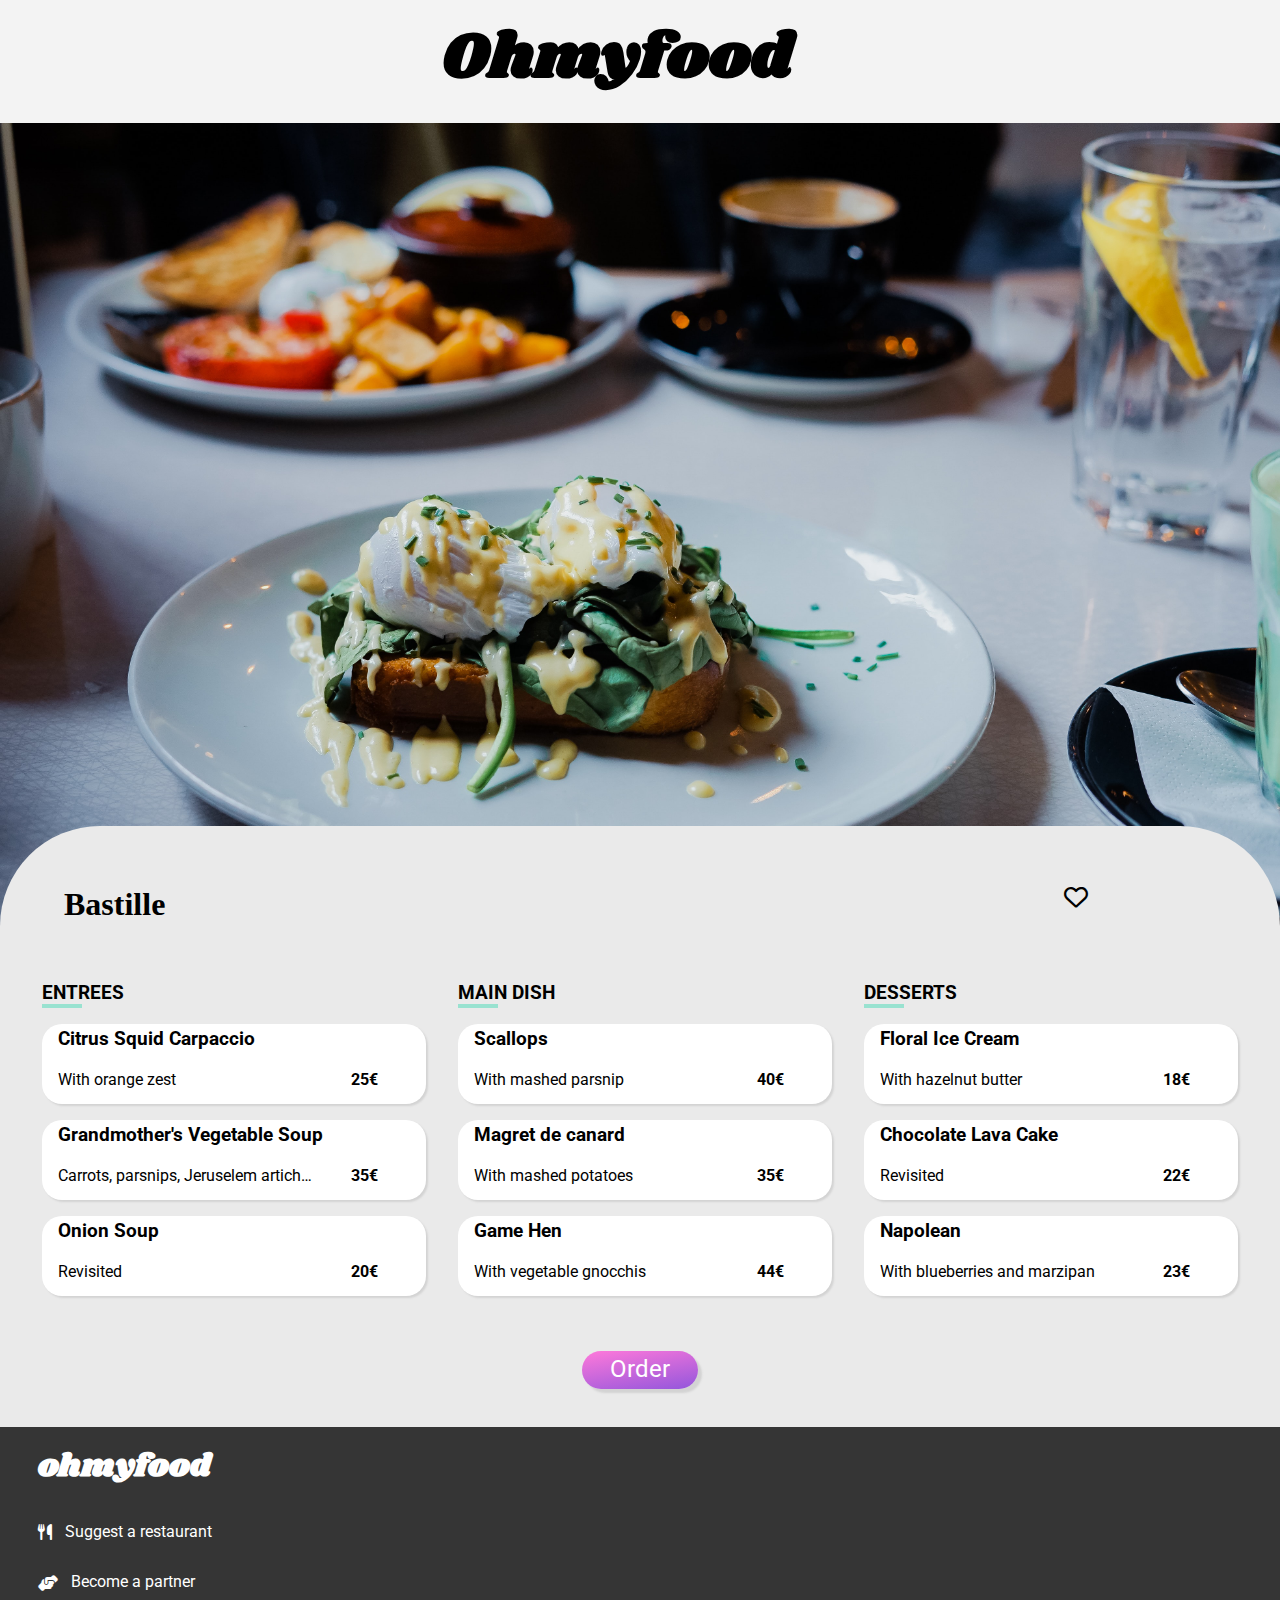
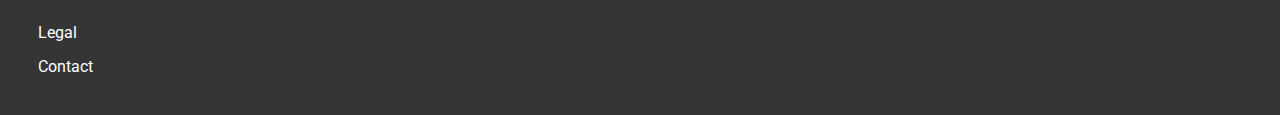
==== commit 6ada1676: "final version of project" ====
--- a/restaurants/bastille.html
+++ b/restaurants/bastille.html
@@ -30,9 +30,8 @@
             <h1>
                 <a class="header-restaurants__link" href="../index.html">
                     <i class="fas fa-arrow-left"></i>
+                    <h1 class="header-restaurants__link_logo">Ohmyfood</h1>
                 </a>
-                <h1 class="header-restaurants__link_logo">Ohmyfood</h1>
-
             </h1>
         </div>
     </header>
@@ -46,9 +45,7 @@
         <div class="restaurant-main-section__box__important">
             <div class="restaurant-main-section__box__title">
                 <div class="restaurant__name_heart">
-                    <a class="restaurant__name" href="../restaurants/the-full-palette.html">
-                        <h1>Bastille</h1>
-                    </a>
+                    <h1>Bastille</h1>
                     <div class="section-restaurants__details__heart">
                         <i class="far fa-heart"></i>
                         <i class="fas fa-heart"></i>
@@ -98,25 +95,25 @@
                             <div class="card__check"><i class="fas fa-check-circle"></i></div>
                         </div>
                     </article>
-                    <article class="menu__card_plats">
+                    <article class="menu__card_main">
                         <div>
                             <h3>MAIN DISH</h3>
                             <div class="underline-h3"></div>
                         </div>
+                        <div class="menu__card_main__main card">
+                            <div class="card__text">
+                                <h4>Scallops</h4>
+                                <div class="card__text__description">
+                                    <p class="card__text__description__ingredients">
+                                        With mashed parsnip
+                                    </p>
+                                    <p class="card__text__description__price">40€</p>
+                                </div>
+                            </div>
+                            <div class="card__check"><i class="fas fa-check-circle"></i></div>
+                        </div>
                         <div class="menu__card_plats__plats card">
                             <div class="card__text">
-                                <h4>Scallops</h4>
-                                <div class="card__text__description">
-                                    <p class="card__text__description__ingredients">
-                                        With mashed parsnip
-                                    </p>
-                                    <p class="card__text__description__price">40€</p>
-                                </div>
-                            </div>
-                            <div class="card__check"><i class="fas fa-check-circle"></i></div>
-                        </div>
-                        <div class="menu__card_plats__plats card">
-                            <div class="card__text">
                                 <h4>Magret de canard</h4>
                                 <div class="card__text__description">
                                     <p class="card__text__description__ingredients">
@@ -127,7 +124,7 @@
                             </div>
                             <div class="card__check"><i class="fas fa-check-circle"></i></div>
                         </div>
-                        <div class="menu__card_plats__plats card">
+                        <div class="menu__card_main__main card">
                             <div class="card__text">
                                 <h4>Game Hen</h4>
                                 <div class="card__text__description">
--- a/css/styles.css
+++ b/css/styles.css
@@ -130,10 +130,10 @@
 #restaurant-main-section .restaurant-main-section__box__title .menu__card_entrees .card, #restaurant-main-section .restaurant-main-section__box__title .menu__card_main .card, #restaurant-main-section .restaurant-main-section__box__title .menu__card_desserts .card {
   animation: appear 1000ms backwards;
 }
-#restaurant-main-section .restaurant-main-section__box__title .menu__card_entrees .card.menu__card_main, #restaurant-main-section .restaurant-main-section__box__title .menu__card_main .card.menu__card_main, #restaurant-main-section .restaurant-main-section__box__title .menu__card_desserts .card.menu__card_main {
+#restaurant-main-section .restaurant-main-section__box__title .menu__card_entrees .card.menu__card_main__main, #restaurant-main-section .restaurant-main-section__box__title .menu__card_main .card.menu__card_main__main, #restaurant-main-section .restaurant-main-section__box__title .menu__card_desserts .card.menu__card_main__main {
   animation-delay: 500ms;
 }
-#restaurant-main-section .restaurant-main-section__box__title .menu__card_entrees .card.menu__card_desserts, #restaurant-main-section .restaurant-main-section__box__title .menu__card_main .card.menu__card_desserts, #restaurant-main-section .restaurant-main-section__box__title .menu__card_desserts .card.menu__card_desserts {
+#restaurant-main-section .restaurant-main-section__box__title .menu__card_entrees .card.menu__card_desserts__desserts, #restaurant-main-section .restaurant-main-section__box__title .menu__card_main .card.menu__card_desserts__desserts, #restaurant-main-section .restaurant-main-section__box__title .menu__card_desserts .card.menu__card_desserts__desserts {
   animation-delay: 1s;
 }
 #restaurant-main-section .restaurant-main-section__box__title .menu .card {
@@ -490,10 +490,13 @@
     text-decoration: none;
     color: black !important;
   }
+  body #header-restaurants .header-restaurants__link .fa-arrow-left {
+    display: none;
+  }
   body #header-restaurants .header-restaurants__link .header-restaurants__link_logo {
     position: absolute;
     left: 40%;
-    transform: translate(-20%, 0%);
+    transform: translate(-20%, 30%);
   }
   body #header-restaurants .header-restaurants__link_logo {
     font-family: Shrikhand;
@@ -800,7 +803,6 @@
   }
   body #header-restaurants {
     width: 100% !important;
-    padding: 0 0px 20px 0px;
   }
   body #header-restaurants .header-restaurants__link {
     display: flex;
@@ -808,13 +810,25 @@
     text-align: center;
     text-decoration: none;
     color: black !important;
-    margin: 0 0 40px 10px;
-    font-size: 6vw;
+  }
+  body #header-restaurants .header-restaurants__link .fa-arrow-left {
+    padding-left: 5%;
+    font-size: 8vw;
+  }
+  body #header-restaurants .header-restaurants__link .header-restaurants__link_logo {
+    position: absolute;
+    display: flex;
+    font-size: 8vw;
+    text-align: center;
+    align-items: center;
+    left: 30%;
+    padding-top: 17%;
+    cursor: none;
   }
   body #header-restaurants .header-restaurants__link_logo {
     font-family: Shrikhand;
     text-align: center;
-    font-size: 8vw;
+    font-size: 5vw;
     margin-top: -60px;
     margin-bottom: -10px;
   }
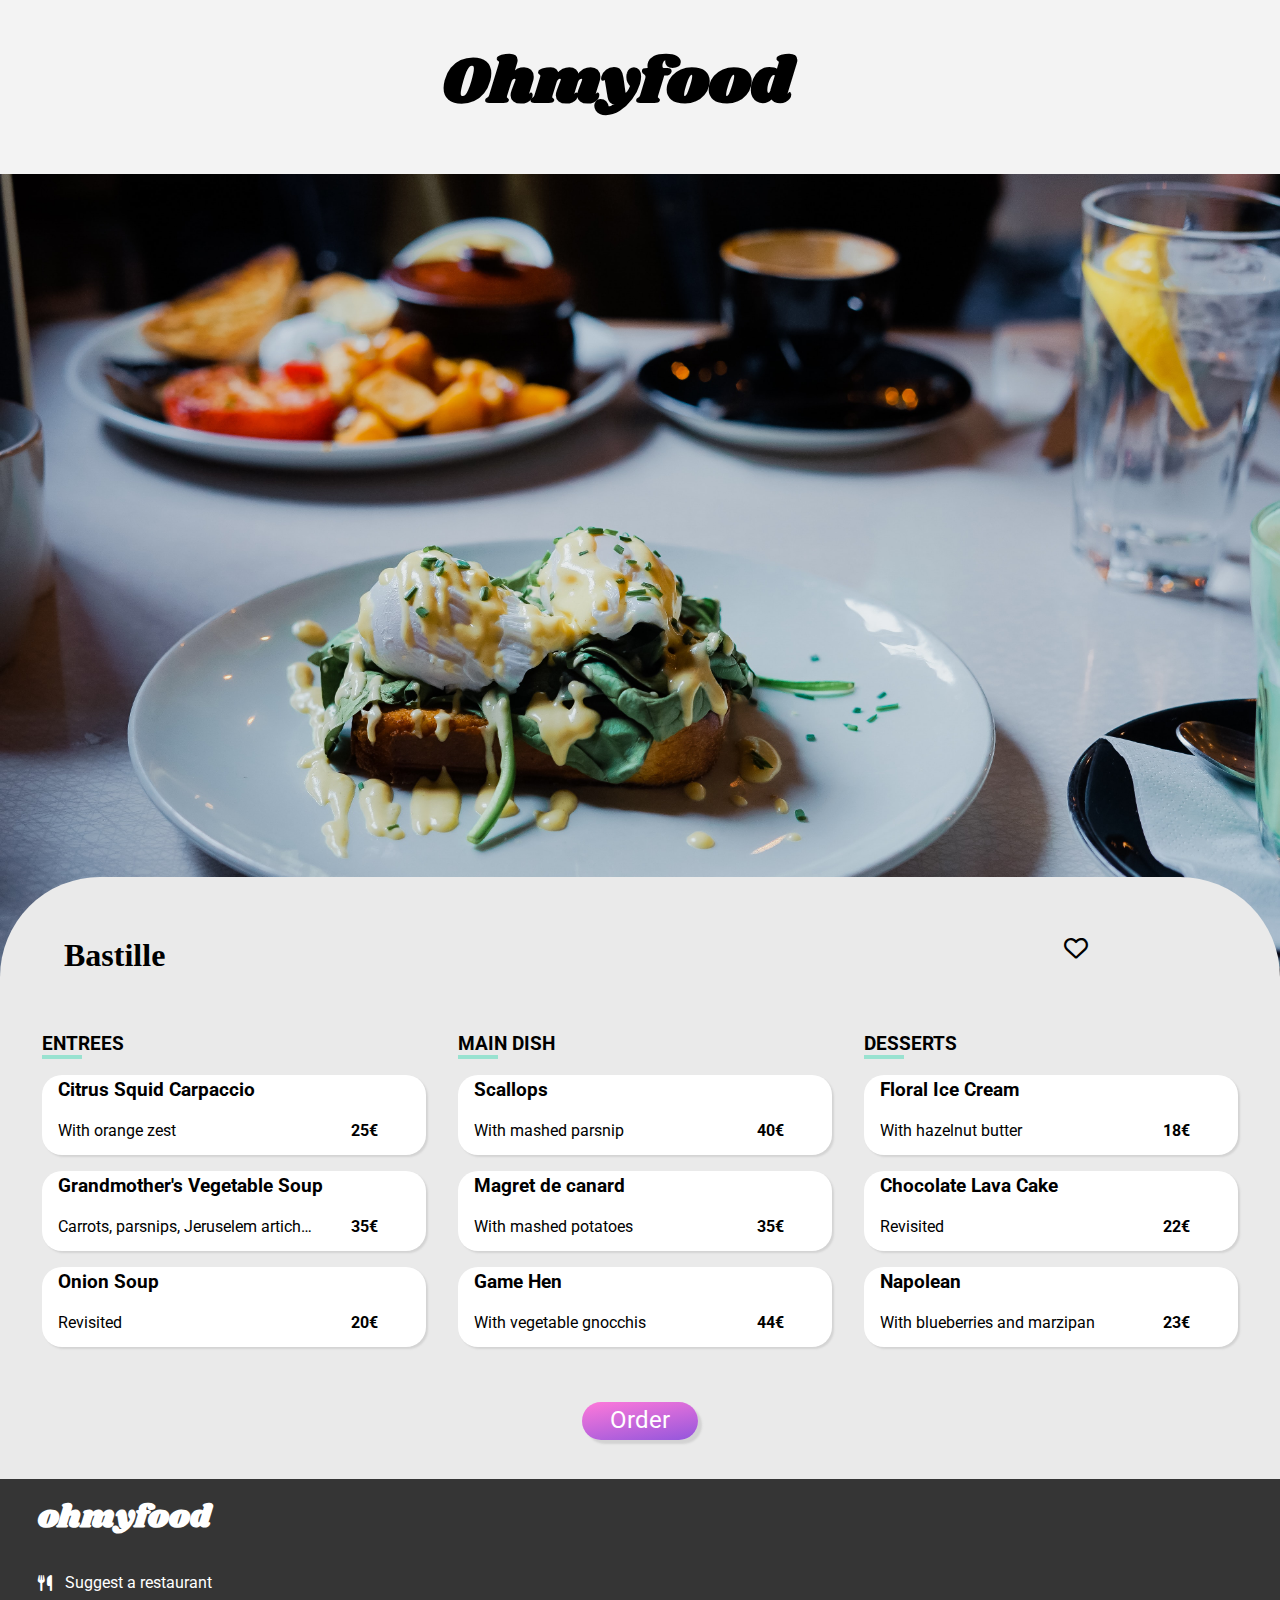
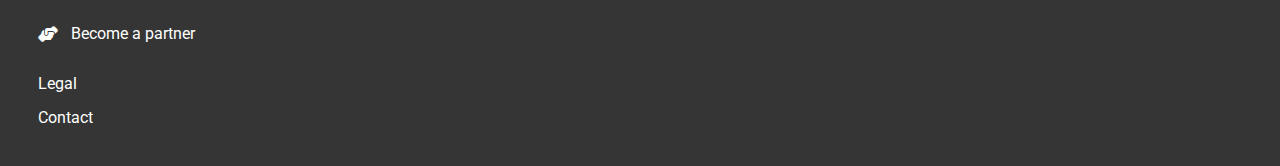
==== commit 971fdc07: "fixed some errors" ====
--- a/restaurants/bastille.html
+++ b/restaurants/bastille.html
@@ -52,7 +52,7 @@
                     </div>
                 </div>
                 <!-- Menus of restaurant  -->
-                <section class="menu">
+                <div class="menu">
                     <article class="menu__card_entrees">
                         <div>
                             <h3>ENTREES</h3>
@@ -177,13 +177,14 @@
                             <div class="card__check"><i class="fas fa-check-circle"></i></div>
                         </div>
                     </article>
-                </section>
+                </div>
                 <div class="order__btn__section">
                     <button class="explore-btn">
                         Order
                     </button>
                 </div>
             </div>
+        </div>
     </main>
 
     <!--footer of the ohmyfood website-->
--- a/css/styles.css
+++ b/css/styles.css
@@ -275,7 +275,7 @@
     align-items: center;
     font-family: Roboto;
     box-sizing: border-box;
-    box-shadow: 0px -5px 5px #D3D3D3;
+    box-shadow: 0px -5px 5px lightgrey;
     gap: 2%;
     font-weight: bold;
   }
@@ -392,7 +392,7 @@
     padding-left: 2%;
   }
   body #main-section #section-restaurants .section-restaurants--cards .section-restaurants__card {
-    box-shadow: 0px 5px 5px #D3D3D3;
+    box-shadow: 0px 5px 5px lightgrey;
     margin: 1rem;
     border-radius: 20px !important;
     background-color: white;
@@ -489,6 +489,7 @@
     text-align: center;
     text-decoration: none;
     color: black !important;
+    padding: 2% 0;
   }
   body #header-restaurants .header-restaurants__link .fa-arrow-left {
     display: none;
@@ -593,7 +594,7 @@
     align-items: center;
     font-family: Roboto;
     box-sizing: border-box;
-    box-shadow: 0px -5px 5px #D3D3D3;
+    box-shadow: 0px -5px 5px lightgrey;
     gap: 2%;
     font-weight: bold;
   }
@@ -710,7 +711,7 @@
     height: 100%;
   }
   body #main-section #section-restaurants .section-restaurants--cards .section-restaurants__card {
-    box-shadow: 0px 5px 5px #D3D3D3;
+    box-shadow: 0px 5px 5px lightgrey;
     margin: 1rem;
     border-radius: 20px !important;
     background-color: white;
@@ -810,10 +811,11 @@
     text-align: center;
     text-decoration: none;
     color: black !important;
+    padding: 3% 0;
   }
   body #header-restaurants .header-restaurants__link .fa-arrow-left {
     padding-left: 5%;
-    font-size: 8vw;
+    font-size: 5vw;
   }
   body #header-restaurants .header-restaurants__link .header-restaurants__link_logo {
     position: absolute;
@@ -821,16 +823,11 @@
     font-size: 8vw;
     text-align: center;
     align-items: center;
-    left: 30%;
-    padding-top: 17%;
+    left: 35%;
     cursor: none;
-  }
-  body #header-restaurants .header-restaurants__link_logo {
     font-family: Shrikhand;
     text-align: center;
-    font-size: 5vw;
-    margin-top: -60px;
-    margin-bottom: -10px;
+    font-size: 6vw;
   }
   body .restaurant-main-section__box__title {
     display: flex;
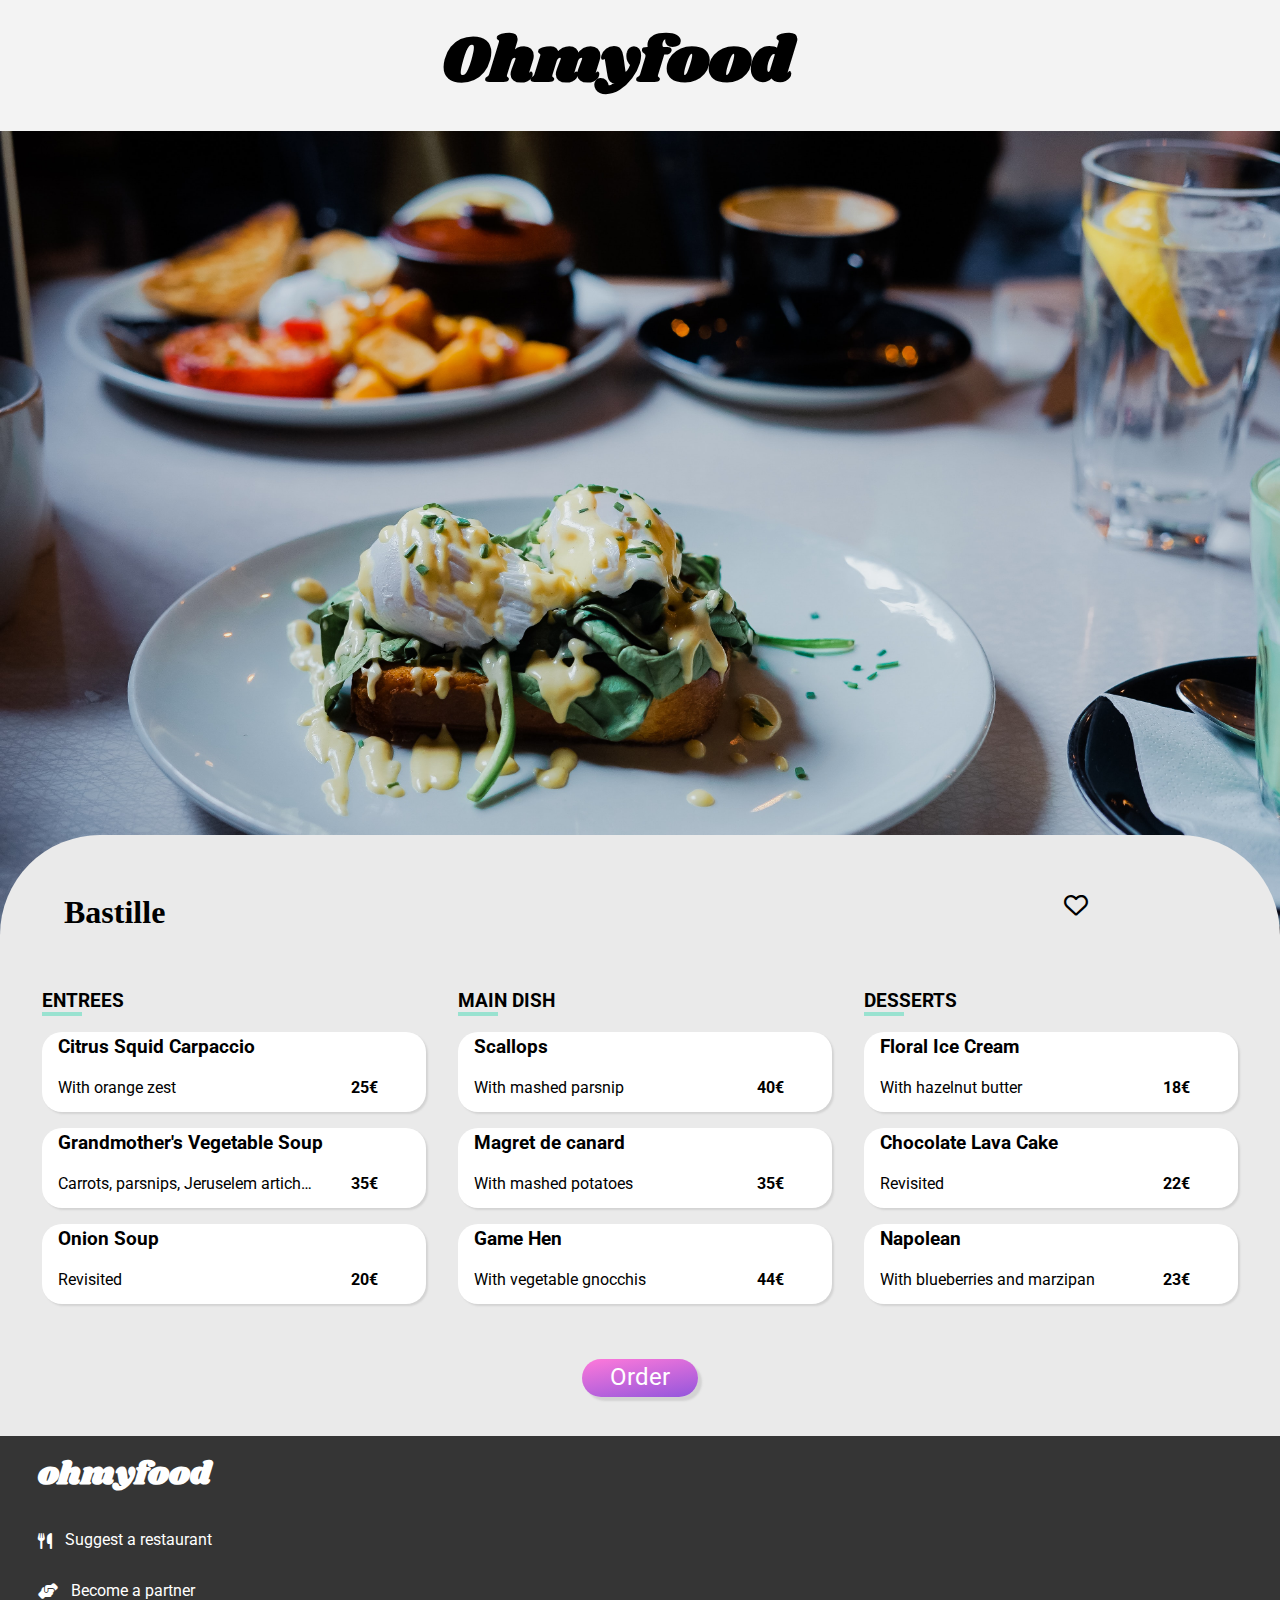
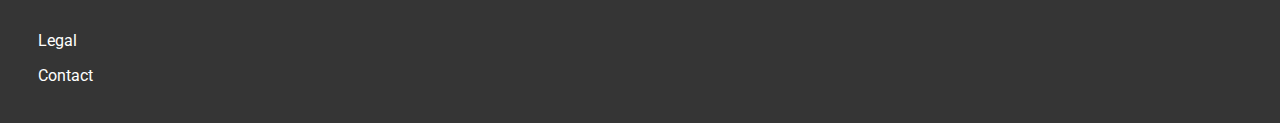
==== commit c171ce38: "fixed minor errors" ====
--- a/restaurants/bastille.html
+++ b/restaurants/bastille.html
@@ -27,12 +27,12 @@
     <!--html for restaurant wesite header-->
     <header>
         <div id="header-restaurants">
-            <h1>
+            <div>
                 <a class="header-restaurants__link" href="../index.html">
-                    <i class="fas fa-arrow-left"></i>
-                    <h1 class="header-restaurants__link_logo">Ohmyfood</h1>
+                    <i class="fas fa-arrow-left"></i> 
+                    <h1 class="header-restaurants__link_logo">Ohmyfood</h1>      
                 </a>
-            </h1>
+            </div>
         </div>
     </header>
     <!--html for restaurant-main-section-->
--- a/css/styles.css
+++ b/css/styles.css
@@ -316,6 +316,10 @@
     font-size: large;
     padding: 15px;
   }
+  body #main-section #description-website .explore-btn .explore-btn__title {
+    text-decoration: none;
+    color: white;
+  }
   body #main-section #website-methodology {
     display: block;
     list-style: none;
@@ -636,6 +640,10 @@
     border: none;
     font-size: large;
     padding: 15px;
+  }
+  body #main-section #description-website .explore-btn .explore-btn__title {
+    text-decoration: none;
+    color: white;
   }
   body #main-section #website-methodology {
     display: flex;
